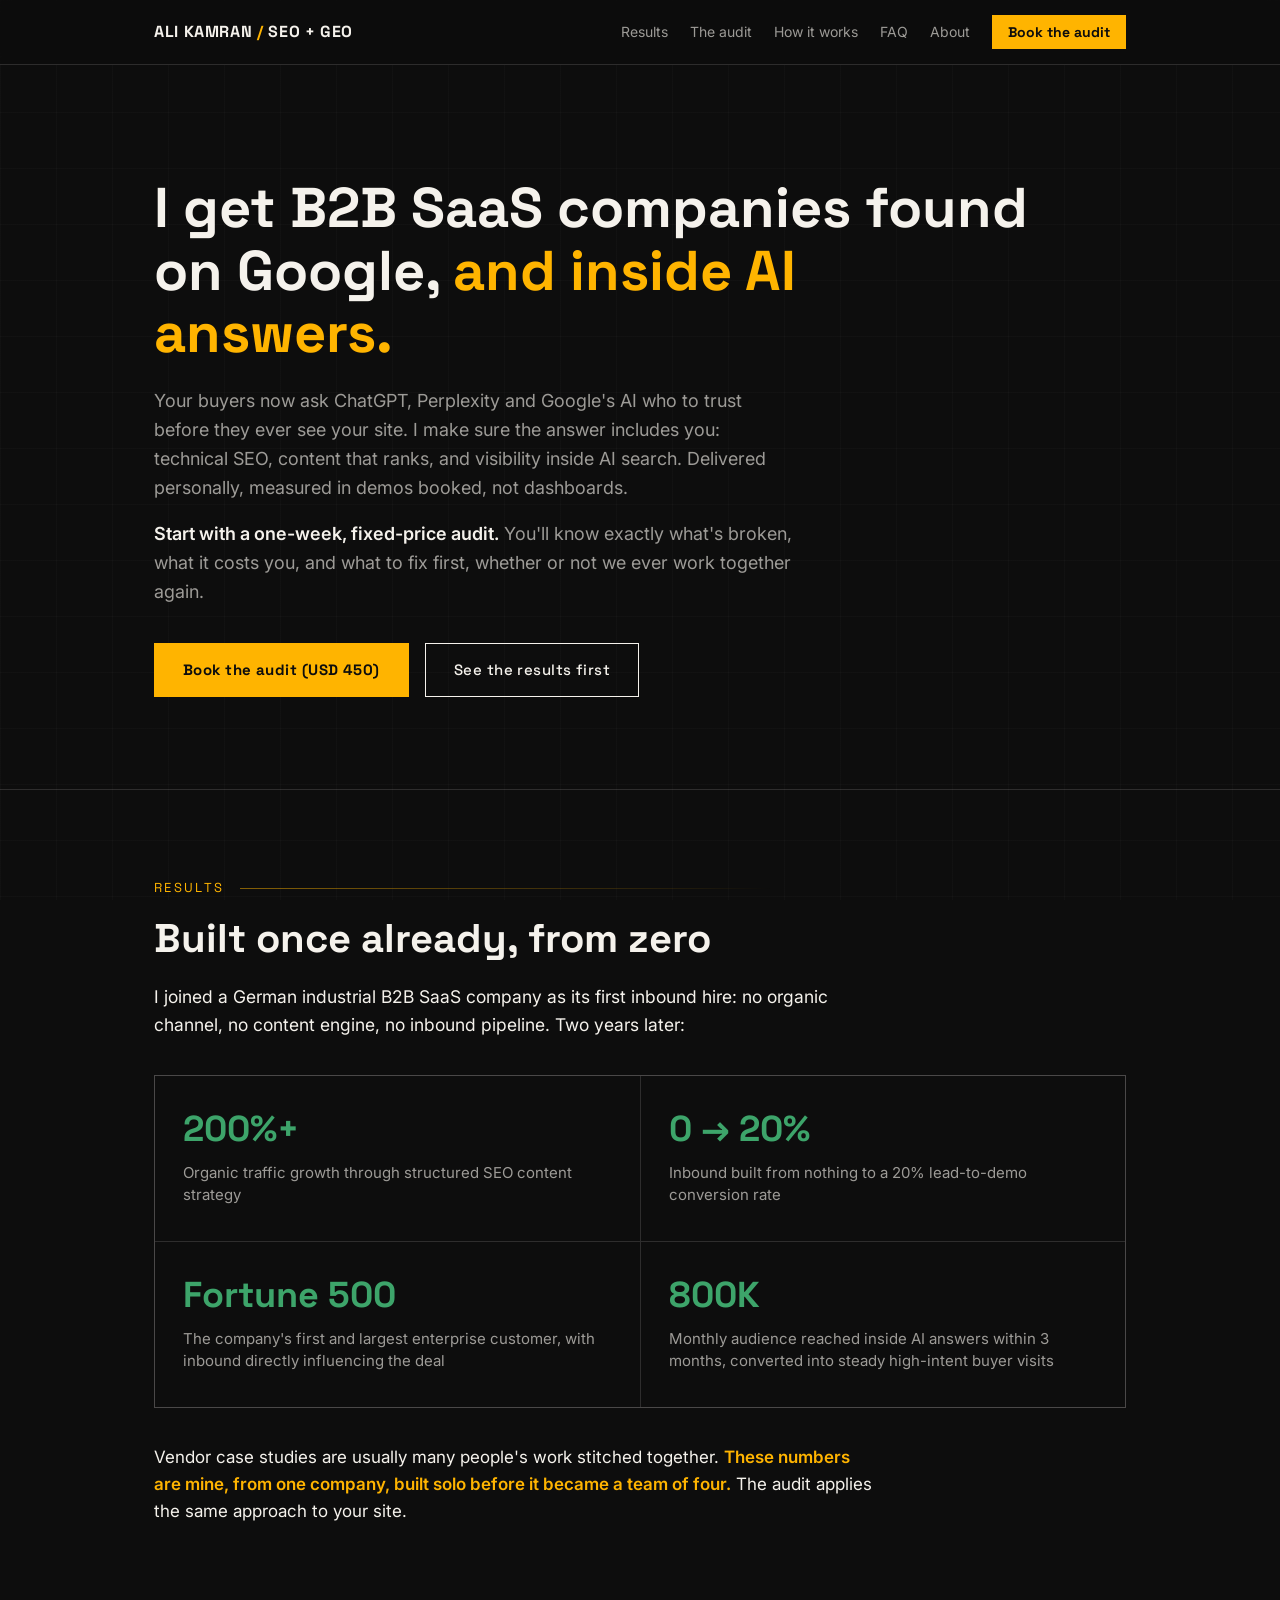
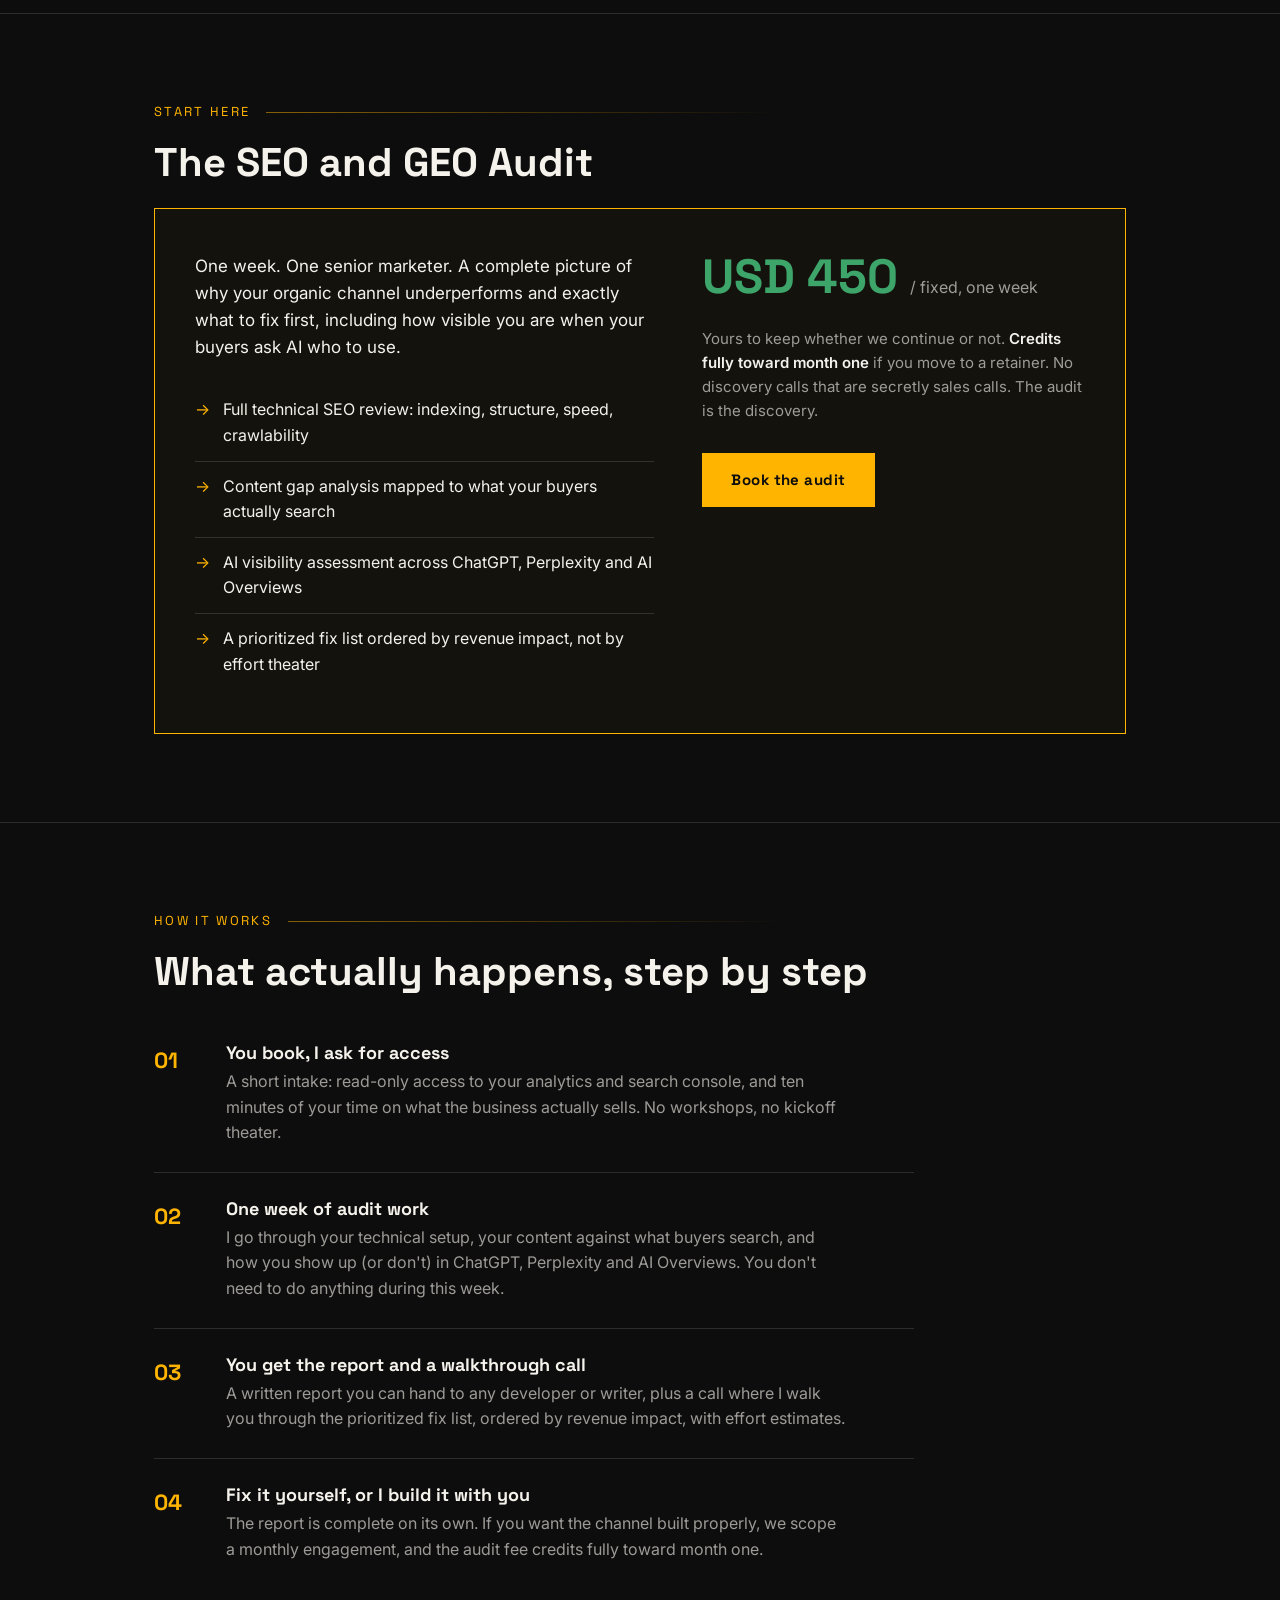
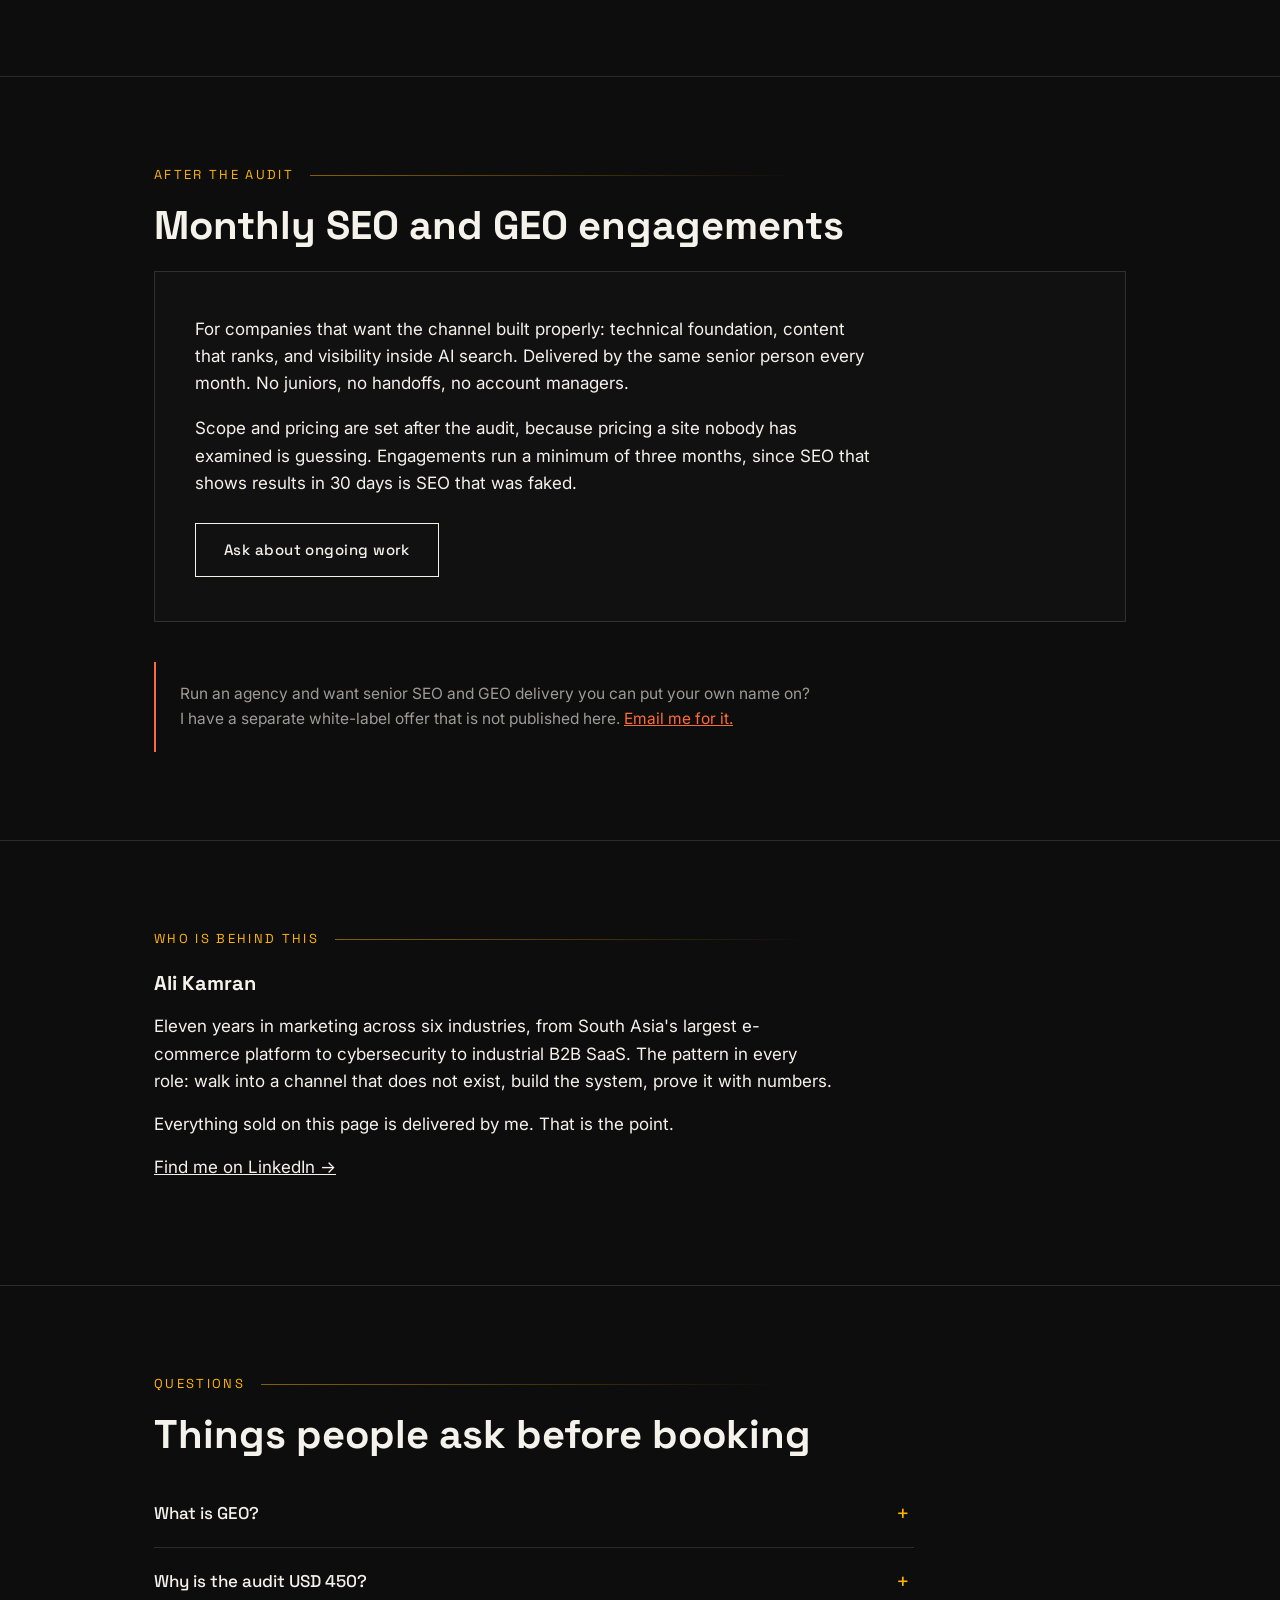
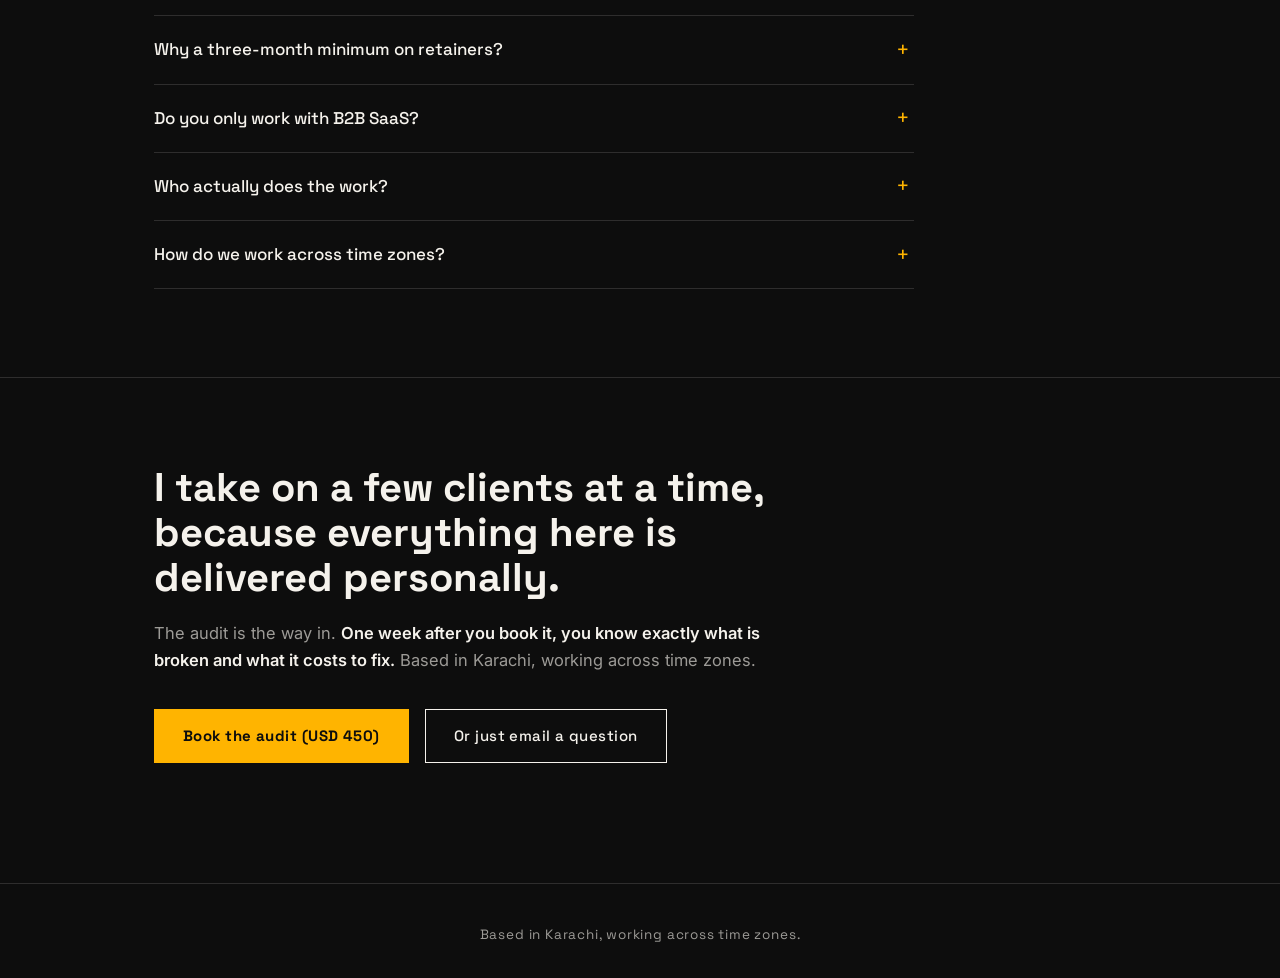
==== index.html @ 59d7b86e "Point canonical URLs, sitemap, and robots.txt to ali-kamran.com Custom domain is now live on Netlify" ====
<!DOCTYPE html>
<html lang="en">
<head>
<meta charset="UTF-8">
<meta name="viewport" content="width=device-width, initial-scale=1.0">
<title>Ali Kamran | SEO & AI Search Visibility for B2B SaaS</title>
<meta name="description" content="Senior SEO and GEO consultant for B2B SaaS. Start with a fixed-price, one-week audit of your organic channel and AI-search visibility.">
<link rel="canonical" href="https://ali-kamran.com/">
<meta property="og:title" content="Ali Kamran | SEO & AI Search Visibility for B2B SaaS">
<meta property="og:description" content="SEO that ends in demos, not dashboards. Start with a fixed-price one-week audit of your organic channel and AI-search visibility.">
<meta property="og:type" content="website">
<meta property="og:url" content="https://ali-kamran.com/">
<!-- OG IMAGE: create a real 1200x630 image, host it, then uncomment
<meta property="og:image" content="https://ali-kamran.com/og-image.png">
<meta name="twitter:card" content="summary_large_image">
-->
<link rel="icon" href="data:image/svg+xml,%3Csvg xmlns='http://www.w3.org/2000/svg' viewBox='0 0 100 100'%3E%3Crect width='100' height='100' fill='%230d0d0d'/%3E%3Ctext x='50' y='68' font-family='Arial, sans-serif' font-size='52' font-weight='700' fill='%23ffb400' text-anchor='middle'%3EAK%3C/text%3E%3C/svg%3E">
<link rel="preconnect" href="https://fonts.googleapis.com">
<link rel="preconnect" href="https://fonts.gstatic.com" crossorigin>
<link href="https://fonts.googleapis.com/css2?family=Space+Grotesk:wght@400;500;700&family=Inter:wght@400;500;600&display=swap" rel="stylesheet">
<link rel="stylesheet" href="styles.css">
<script async src="https://www.googletagmanager.com/gtag/js?id=G-4B6W08Q974"></script>
<script>
  window.dataLayer = window.dataLayer || [];
  function gtag(){dataLayer.push(arguments);}
  gtag('js', new Date());
  gtag('config', 'G-4B6W08Q974');
</script>
<script type="application/ld+json">
{
  "@context": "https://schema.org",
  "@graph": [
    {
      "@type": "Person",
      "name": "Ali Kamran",
      "url": "https://ali-kamran.com/",
      "jobTitle": "SEO and GEO Consultant",
      "email": "mailto:ali.kamran035@gmail.com",
      "sameAs": ["https://www.linkedin.com/in/ali-kamran-/"],
      "address": {"@type": "PostalAddress", "addressLocality": "Karachi", "addressCountry": "PK"}
    },
    {
      "@type": "Service",
      "name": "SEO and GEO Audit",
      "url": "https://ali-kamran.com/#audit",
      "provider": {"@type": "Person", "name": "Ali Kamran"},
      "description": "One-week fixed-price audit covering technical SEO, content gaps, and AI-search visibility across ChatGPT, Perplexity and Google AI Overviews.",
      "offers": {"@type": "Offer", "price": "450", "priceCurrency": "USD"}
    },
    {
      "@type": "FAQPage",
      "mainEntity": [
        {
          "@type": "Question",
          "name": "What is GEO?",
          "acceptedAnswer": {"@type": "Answer", "text": "GEO (Generative Engine Optimization) is the practice of making your company visible and cited when buyers ask AI tools like ChatGPT, Perplexity, and Google AI Overviews for recommendations. It overlaps with SEO but has its own ranking factors: how your content is structured, where you are mentioned, and whether AI systems treat your site as a source worth citing."}
        },
        {
          "@type": "Question",
          "name": "Why does the audit cost 450 US dollars?",
          "acceptedAnswer": {"@type": "Answer", "text": "It is priced so the decision is easy, not so the work is shallow. It is a full week of senior work, the findings are yours to keep either way, and the fee credits fully toward your first month if you continue into a retainer."}
        },
        {
          "@type": "Question",
          "name": "Why is there a three-month minimum on retainers?",
          "acceptedAnswer": {"@type": "Answer", "text": "Because honest SEO takes that long to show real movement. Anyone promising ranking results in 30 days is measuring something that does not matter or faking something that does."}
        },
        {
          "@type": "Question",
          "name": "Do you only work with B2B SaaS?",
          "acceptedAnswer": {"@type": "Answer", "text": "B2B SaaS is the main lane because that is where the proof is, but the approach works for any growing business whose buyers research before they buy. If your customers search or ask AI before choosing, this applies to you."}
        },
        {
          "@type": "Question",
          "name": "Who actually does the work?",
          "acceptedAnswer": {"@type": "Answer", "text": "Ali Kamran, personally. No juniors, no handoffs, no account managers. That is the reason capacity is limited to a few clients at a time."}
        },
        {
          "@type": "Question",
          "name": "How do we work across time zones?",
          "acceptedAnswer": {"@type": "Answer", "text": "From Karachi, mostly async: written updates you can read on your schedule, plus scheduled calls in your working hours. Clients in Europe and North America both get real overlap."}
        }
      ]
    }
  ]
}
</script>
</head>
<body>
<header>
  <div class="wrap nav">
    <a class="brand" href="#top">ALI KAMRAN <span>/</span> SEO + GEO</a>
    <ul class="nav-links">
      <li><a href="#results">Results</a></li>
      <li><a href="#audit">The audit</a></li>
      <li><a href="#process">How it works</a></li>
      <li><a href="#faq">FAQ</a></li>
      <li><a href="#about">About</a></li>
      <li class="nav-cta-item"><a class="nav-cta" href="https://calendly.com/ali-kamran035/30min" target="_blank" rel="noopener">Book the audit</a></li>
    </ul>
  </div>
</header>

<main id="top">

  <!-- HERO -->
  <section class="hero">
    <div class="wrap">
      <h1>I get B2B SaaS companies found on Google, <em>and inside AI answers.</em></h1>
      <p class="lede">Your buyers now ask ChatGPT, Perplexity and Google's AI who to trust before they ever see your site. I make sure the answer includes you: technical SEO, content that ranks, and visibility inside AI search. Delivered personally, measured in demos booked, not dashboards.</p>
      <p class="lede"><b>Start with a one-week, fixed-price audit.</b> You'll know exactly what's broken, what it costs you, and what to fix first, whether or not we ever work together again.</p>
      <div class="cta-row">
        <a class="btn gold" href="https://calendly.com/ali-kamran035/30min" target="_blank" rel="noopener">Book the audit (USD 450)</a>
        <a class="btn ghost" href="#results">See the results first</a>
      </div>
    </div>
  </section>

  <!-- RESULTS / PROOF -->
  <section id="results" class="results">
    <div class="wrap">
      <div class="sec-label">Results</div>
      <h2 class="sec-title">Built once already, from zero</h2>
      <!-- PROOF: when confirmed you can name the company, replace "a German industrial B2B SaaS company" with the actual name -->
      <p class="context">I joined a German industrial B2B SaaS company as its first inbound hire: no organic channel, no content engine, no inbound pipeline. Two years later:</p>
      <div class="stats">
        <div class="stat"><div class="n">200%+</div><div class="l">Organic traffic growth through structured SEO content strategy</div></div>
        <div class="stat"><div class="n">0 → 20%</div><div class="l">Inbound built from nothing to a 20% lead-to-demo conversion rate</div></div>
        <div class="stat"><div class="n">Fortune 500</div><div class="l">The company's first and largest enterprise customer, with inbound directly influencing the deal</div></div>
        <div class="stat"><div class="n">800K</div><div class="l">Monthly audience reached inside AI answers within 3 months, converted into steady high-intent buyer visits</div></div>
      </div>
      <!-- PROOF: add anonymized analytics screenshots here when ready, e.g.
      <figure><img src="img/organic-growth.png" alt="Anonymized organic traffic chart showing growth over two years" loading="lazy"><figcaption>Organic sessions, 24 months (anonymized)</figcaption></figure>
      -->
      <p class="kicker">Vendor case studies are usually many people's work stitched together. <strong>These numbers are mine, from one company, built solo before it became a team of four.</strong> The audit applies the same approach to your site.</p>
    </div>
  </section>

  <!-- THE AUDIT -->
  <section id="audit">
    <div class="wrap">
      <div class="sec-label">Start here</div>
      <h2 class="sec-title">The SEO and GEO Audit</h2>
      <div class="audit-card">
        <div class="audit-grid">
          <div>
            <p>One week. One senior marketer. A complete picture of why your organic channel underperforms and exactly what to fix first, including how visible you are when your buyers ask AI who to use.</p>
            <ul class="audit-list">
              <li>Full technical SEO review: indexing, structure, speed, crawlability</li>
              <li>Content gap analysis mapped to what your buyers actually search</li>
              <li>AI visibility assessment across ChatGPT, Perplexity and AI Overviews</li>
              <li>A prioritized fix list ordered by revenue impact, not by effort theater</li>
            </ul>
          </div>
          <div>
            <div class="price">USD 450 <small>/ fixed, one week</small></div>
            <p class="audit-meta">Yours to keep whether we continue or not. <b>Credits fully toward month one</b> if you move to a retainer. No discovery calls that are secretly sales calls. The audit is the discovery.</p>
            <div class="audit-cta">
              <a class="btn gold" href="https://calendly.com/ali-kamran035/30min" target="_blank" rel="noopener">Book the audit</a>
            </div>
          </div>
        </div>
      </div>
    </div>
  </section>

  <!-- HOW IT WORKS -->
  <section id="process">
    <div class="wrap">
      <div class="sec-label">How it works</div>
      <h2 class="sec-title">What actually happens, step by step</h2>
      <ol class="steps">
        <li>
          <h3>You book, I ask for access</h3>
          <p>A short intake: read-only access to your analytics and search console, and ten minutes of your time on what the business actually sells. No workshops, no kickoff theater.</p>
        </li>
        <li>
          <h3>One week of audit work</h3>
          <p>I go through your technical setup, your content against what buyers search, and how you show up (or don't) in ChatGPT, Perplexity and AI Overviews. You don't need to do anything during this week.</p>
        </li>
        <li>
          <h3>You get the report and a walkthrough call</h3>
          <p>A written report you can hand to any developer or writer, plus a call where I walk you through the prioritized fix list, ordered by revenue impact, with effort estimates.</p>
        </li>
        <li>
          <h3>Fix it yourself, or I build it with you</h3>
          <p>The report is complete on its own. If you want the channel built properly, we scope a monthly engagement, and the audit fee credits fully toward month one.</p>
        </li>
      </ol>
    </div>
  </section>

  <!-- ONGOING WORK -->
  <section id="retainers" class="retainer">
    <div class="wrap">
      <div class="sec-label">After the audit</div>
      <h2 class="sec-title">Monthly SEO and GEO engagements</h2>
      <div class="work-card">
        <p>For companies that want the channel built properly: technical foundation, content that ranks, and visibility inside AI search. Delivered by the same senior person every month. No juniors, no handoffs, no account managers.</p>
        <p>Scope and pricing are set after the audit, because pricing a site nobody has examined is guessing. Engagements run a minimum of three months, since SEO that shows results in 30 days is SEO that was faked.</p>
        <div class="cta-row">
          <a class="btn ghost" href="mailto:ali.kamran035@gmail.com?subject=Ongoing%20SEO%20and%20GEO%20work">Ask about ongoing work</a>
        </div>
      </div>
      <div class="agency-note">
        Run an agency and want senior SEO and GEO delivery you can put your own name on? I have a separate white-label offer that is not published here. <a href="mailto:ali.kamran035@gmail.com?subject=White%20label%20SEO%20delivery">Email me for it.</a>
      </div>
    </div>
  </section>

  <!-- TESTIMONIALS: uncomment and fill with REAL quotes from your LinkedIn recommendations.
       Do not paraphrase — copy the actual words and attribute with name, role, company.
  <section id="testimonials">
    <div class="wrap">
      <div class="sec-label">What colleagues say</div>
      <h2 class="sec-title">On the record</h2>
      <div class="quotes">
        <div class="quote">
          <blockquote>"QUOTE TEXT HERE"</blockquote>
          <cite><b>Full Name</b> — Role, Company</cite>
        </div>
      </div>
    </div>
  </section>
  -->

  <!-- ABOUT -->
  <section id="about" class="who">
    <div class="wrap">
      <div class="sec-label">Who is behind this</div>
      <div class="name">Ali Kamran</div>
      <p>Eleven years in marketing across six industries, from South Asia's largest e-commerce platform to cybersecurity to industrial B2B SaaS. The pattern in every role: walk into a channel that does not exist, build the system, prove it with numbers.</p>
      <p>Everything sold on this page is delivered by me. That is the point.</p>
      <p><a href="https://www.linkedin.com/in/ali-kamran-/" target="_blank" rel="noopener">Find me on LinkedIn →</a></p>
    </div>
  </section>

  <!-- FAQ -->
  <section id="faq">
    <div class="wrap">
      <div class="sec-label">Questions</div>
      <h2 class="sec-title">Things people ask before booking</h2>
      <div class="faq">
        <details>
          <summary>What is GEO?</summary>
          <div class="answer">Generative Engine Optimization: making your company visible and cited when buyers ask AI tools (ChatGPT, Perplexity, Google AI Overviews) for recommendations. It overlaps with SEO but has its own rules: how your content is structured, where you're mentioned, and whether AI systems treat your site as a source worth citing.</div>
        </details>
        <details>
          <summary>Why is the audit USD 450?</summary>
          <div class="answer">It's priced so the decision is easy, not so the work is shallow. It's a full week of senior work, the findings are yours to keep either way, and <b>the fee credits fully toward month one</b> if you continue into a retainer. Think of it as paid discovery that replaces the sales call.</div>
        </details>
        <details>
          <summary>Why a three-month minimum on retainers?</summary>
          <div class="answer">Because honest SEO takes that long to show real movement. Anyone promising ranking results in 30 days is measuring something that doesn't matter or faking something that does.</div>
        </details>
        <details>
          <summary>Do you only work with B2B SaaS?</summary>
          <div class="answer">SaaS is the main lane because that's where the proof is, but the approach works for any growing business whose customers research before they buy. If your buyers search or ask AI before choosing, this applies to you.</div>
        </details>
        <details>
          <summary>Who actually does the work?</summary>
          <div class="answer">Me, personally. No juniors, no handoffs, no account managers. That's also why capacity is limited to a few clients at a time.</div>
        </details>
        <details>
          <summary>How do we work across time zones?</summary>
          <div class="answer">From Karachi, mostly async: written updates you read on your schedule, plus calls booked in your working hours. Clients in Europe and North America both get real overlap.</div>
        </details>
      </div>
    </div>
  </section>

  <!-- CONTACT -->
  <section id="contact" class="contact">
    <div class="wrap">
      <h2>I take on a few clients at a time, because everything here is delivered personally.</h2>
      <p class="status">The audit is the way in. <b>One week after you book it, you know exactly what is broken and what it costs to fix.</b> Based in Karachi, working across time zones.</p>
      <div class="cta-row">
        <a class="btn gold" href="https://calendly.com/ali-kamran035/30min" target="_blank" rel="noopener">Book the audit (USD 450)</a>
        <a class="btn ghost" href="mailto:ali.kamran035@gmail.com?subject=Question%20before%20booking">Or just email a question</a>
      </div>
    </div>
  </section>

</main>

<footer>
  <div class="wrap">
    <div class="foot-line">Based in Karachi, working across time zones.</div>
  </div>
</footer>
</body>
</html>
---- styles.css ----
:root{
  --ink:#0D0D0D;
  --paper:#F5F2EC;
  --gold:#FFB400;
  --green-bright:#3DA46A;
  --orange:#FF6B35;
  --line:rgba(245,242,236,0.14);
  --dim:rgba(245,242,236,0.62);
  --maxw:1020px;
}
*{margin:0;padding:0;box-sizing:border-box;}
html{scroll-behavior:smooth;}
@media (prefers-reduced-motion: reduce){
  html{scroll-behavior:auto;}
  *,*::before,*::after{animation:none!important;transition:none!important;}
}
body{
  background:var(--ink);
  color:var(--paper);
  font-family:'Inter',system-ui,sans-serif;
  font-size:17px;
  line-height:1.6;
  -webkit-font-smoothing:antialiased;
}
body::before{
  content:"";
  position:fixed;inset:0;
  background-image:
    linear-gradient(rgba(245,242,236,0.025) 1px, transparent 1px),
    linear-gradient(90deg, rgba(245,242,236,0.025) 1px, transparent 1px);
  background-size:56px 56px;
  pointer-events:none;
  z-index:0;
}
main{position:relative;z-index:1;}
h1,h2,h3{font-family:'Space Grotesk',sans-serif;line-height:1.12;}
a{color:inherit;}
a:focus-visible,button:focus-visible{outline:2px solid var(--gold);outline-offset:3px;}
.wrap{max-width:var(--maxw);margin:0 auto;padding:0 24px;}
section{padding:88px 0;border-top:1px solid var(--line);}

.sec-label{
  font-family:'Space Grotesk',sans-serif;
  font-size:13px;letter-spacing:0.18em;text-transform:uppercase;
  color:var(--gold);
  display:flex;align-items:center;gap:16px;
  margin-bottom:18px;
}
.sec-label::after{content:"";height:1px;flex:1;background:linear-gradient(90deg,var(--gold),transparent 60%);opacity:0.5;}
.sec-title{font-size:clamp(28px,4.2vw,40px);font-weight:700;margin-bottom:22px;}

header{
  position:sticky;top:0;z-index:10;
  background:rgba(13,13,13,0.88);
  backdrop-filter:blur(8px);
  border-bottom:1px solid var(--line);
}
.nav{display:flex;justify-content:space-between;align-items:center;height:64px;gap:16px;}
.brand{font-family:'Space Grotesk',sans-serif;font-weight:700;font-size:16px;letter-spacing:0.04em;text-decoration:none;white-space:nowrap;}
.brand span{color:var(--gold);}
.nav-links{display:flex;gap:22px;list-style:none;align-items:center;}
.nav-links a{font-size:14px;color:var(--dim);text-decoration:none;transition:color .15s;}
.nav-links a:hover{color:var(--paper);}
.nav-links a.nav-cta{
  font-family:'Space Grotesk',sans-serif;font-weight:700;
  color:var(--ink);background:var(--gold);
  padding:8px 16px;
}
.nav-links a.nav-cta:hover{background:#ffc433;color:var(--ink);}
@media(max-width:820px){.nav-links li:not(.nav-cta-item){display:none;}}
@media(max-width:480px){
  .brand{font-size:13px;}
  .nav-links a.nav-cta{padding:8px 12px;font-size:14px;}
  .wrap{padding:0 18px;}
}

.hero{padding:112px 0 92px;border-top:none;}
.hero h1{
  font-size:clamp(34px,5.6vw,56px);
  font-weight:700;
  max-width:880px;
  margin-bottom:22px;
}
.hero h1 em{font-style:normal;color:var(--gold);}
.hero p.lede{max-width:640px;color:var(--dim);font-size:18px;margin-bottom:18px;}
.hero p.lede b{color:var(--paper);font-weight:600;}
.hero .cta-row{margin-top:36px;}
.cta-row{display:flex;gap:16px;flex-wrap:wrap;align-items:center;}
.cta-note{font-size:14px;color:var(--dim);}
.btn{
  font-family:'Space Grotesk',sans-serif;
  font-size:15px;font-weight:500;letter-spacing:0.03em;
  padding:14px 28px;text-decoration:none;
  border:1px solid var(--paper);
  transition:all .15s;
  display:inline-block;
}
.btn.gold{background:var(--gold);border-color:var(--gold);color:var(--ink);font-weight:700;}
.btn.gold:hover{background:#ffc433;border-color:#ffc433;}
.btn.ghost:hover{border-color:var(--gold);color:var(--gold);}

/* Results */
.results .context{max-width:720px;font-size:17.5px;margin-bottom:8px;}
.stats{display:grid;grid-template-columns:repeat(2,1fr);gap:1px;background:var(--line);border:1px solid var(--line);margin:36px 0;}
@media(max-width:640px){.stats{grid-template-columns:1fr;}}
.stat{background:var(--ink);padding:34px 28px;}
.stat .n{font-family:'Space Grotesk',sans-serif;font-size:clamp(26px,3.6vw,36px);font-weight:700;color:var(--green-bright);line-height:1.1;}
.stat .l{margin-top:12px;color:var(--dim);font-size:15px;line-height:1.5;}
.results .kicker{max-width:720px;}
.results .kicker strong{color:var(--gold);font-weight:600;}

/* Audit offer */
.audit-card{
  border:1px solid var(--gold);
  padding:44px 40px;
  background:rgba(255,180,0,0.03);
}
@media(max-width:600px){.audit-card{padding:32px 24px;}}
.audit-card .price{
  font-family:'Space Grotesk',sans-serif;
  font-size:clamp(34px,5vw,48px);font-weight:700;color:var(--green-bright);
  line-height:1;
}
.audit-card .price small{font-size:16px;color:var(--dim);font-weight:400;font-family:'Inter',sans-serif;}
.audit-grid{display:grid;grid-template-columns:1.2fr 1fr;gap:48px;align-items:start;}
@media(max-width:800px){.audit-grid{grid-template-columns:1fr;}}
.audit-list{list-style:none;margin:24px 0 0;}
.audit-list li{
  padding:12px 0 12px 28px;position:relative;
  border-bottom:1px solid var(--line);
  font-size:16px;
}
.audit-list li:last-child{border-bottom:none;}
.audit-list li::before{content:"→";position:absolute;left:0;color:var(--gold);}
.audit-meta{margin-top:26px;color:var(--dim);font-size:15px;}
.audit-meta b{color:var(--paper);font-weight:600;}
.audit-cta{margin-top:30px;}

/* Process steps */
.steps{list-style:none;counter-reset:step;max-width:760px;margin-top:8px;}
.steps li{
  counter-increment:step;
  position:relative;
  padding:26px 0 26px 72px;
  border-bottom:1px solid var(--line);
}
.steps li:last-child{border-bottom:none;}
.steps li::before{
  content:counter(step,decimal-leading-zero);
  position:absolute;left:0;top:26px;
  font-family:'Space Grotesk',sans-serif;
  font-size:22px;font-weight:700;color:var(--gold);
}
.steps h3{font-size:18px;font-weight:700;margin-bottom:6px;}
.steps p{color:var(--dim);font-size:16px;max-width:620px;}

/* Retainer */
.retainer p{max-width:680px;margin-bottom:18px;}
.work-card{
  border:1px solid var(--line);
  padding:44px 40px;
  background:rgba(245,242,236,0.02);
}
@media(max-width:600px){.work-card{padding:32px 24px;}}
.work-card .cta-row{margin-top:26px;}
.agency-note{
  margin-top:40px;padding:20px 24px;
  border-left:2px solid var(--orange);
  color:var(--dim);font-size:15.5px;max-width:680px;
}
.agency-note a{color:var(--orange);}

/* Testimonials (activate when real quotes are added) */
.quotes{display:grid;gap:24px;max-width:760px;}
.quote{
  border-left:2px solid var(--gold);
  padding:8px 0 8px 24px;
}
.quote blockquote{font-size:17.5px;margin-bottom:12px;}
.quote cite{font-style:normal;color:var(--dim);font-size:15px;}
.quote cite b{color:var(--paper);font-weight:600;}

/* About */
.who p{max-width:680px;margin-bottom:16px;}
.who .name{font-family:'Space Grotesk',sans-serif;font-size:20px;font-weight:700;margin-bottom:14px;}

/* FAQ */
.faq{max-width:760px;}
.faq details{border-bottom:1px solid var(--line);}
.faq summary{
  cursor:pointer;
  font-family:'Space Grotesk',sans-serif;
  font-size:17px;font-weight:500;
  padding:20px 32px 20px 0;
  position:relative;
  list-style:none;
}
.faq summary::-webkit-details-marker{display:none;}
.faq summary::after{
  content:"+";position:absolute;right:4px;top:50%;transform:translateY(-50%);
  color:var(--gold);font-size:22px;font-weight:400;
}
.faq details[open] summary::after{content:"–";}
.faq .answer{padding:0 0 22px;color:var(--dim);font-size:16px;max-width:680px;}
.faq .answer b{color:var(--paper);font-weight:600;}

/* Contact */
.contact{padding-bottom:120px;}
.contact h2{font-size:clamp(28px,4.2vw,40px);margin-bottom:20px;max-width:700px;}
.status{color:var(--dim);font-size:16.5px;max-width:620px;margin-bottom:36px;}
.status b{color:var(--paper);font-weight:600;}

footer{border-top:1px solid var(--line);padding:40px 0 32px;}
.foot-line{
  color:var(--dim);font-size:13.5px;letter-spacing:0.06em;
  font-family:'Space Grotesk',sans-serif;
  text-align:center;
}
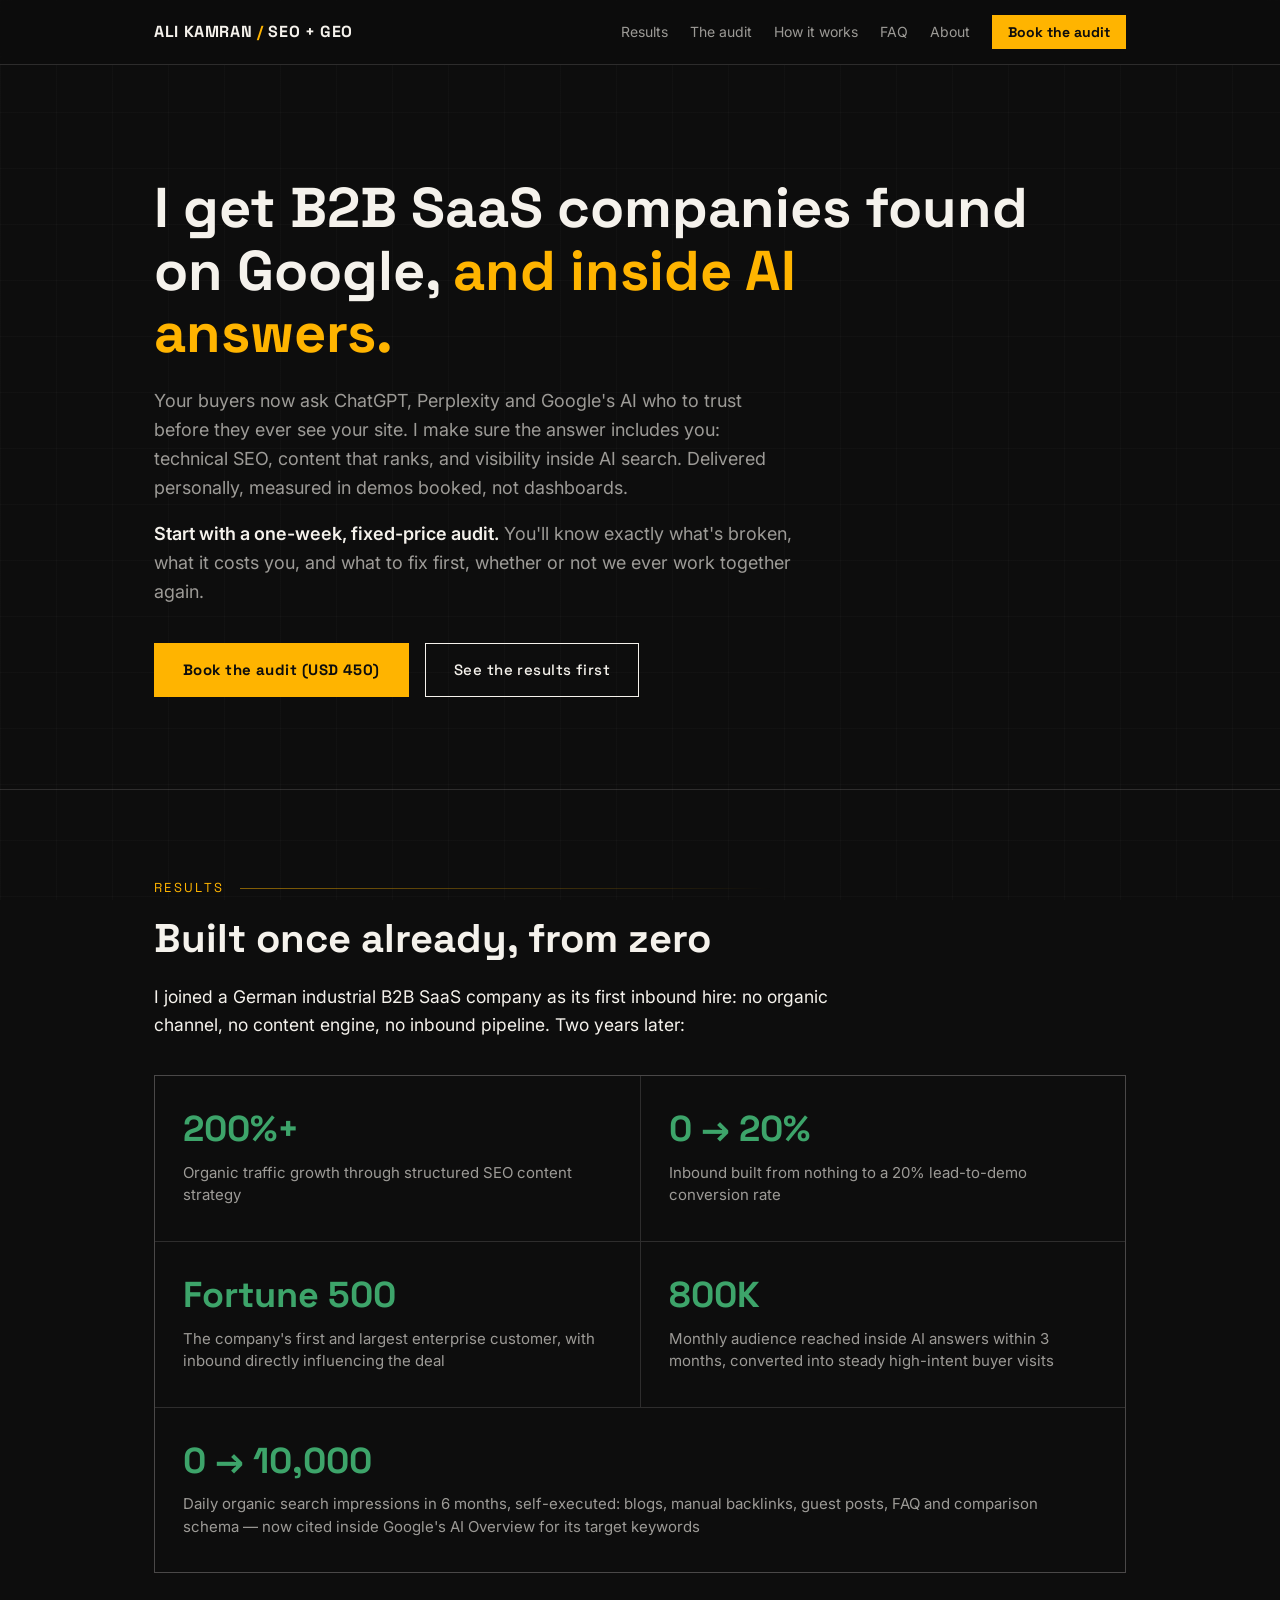
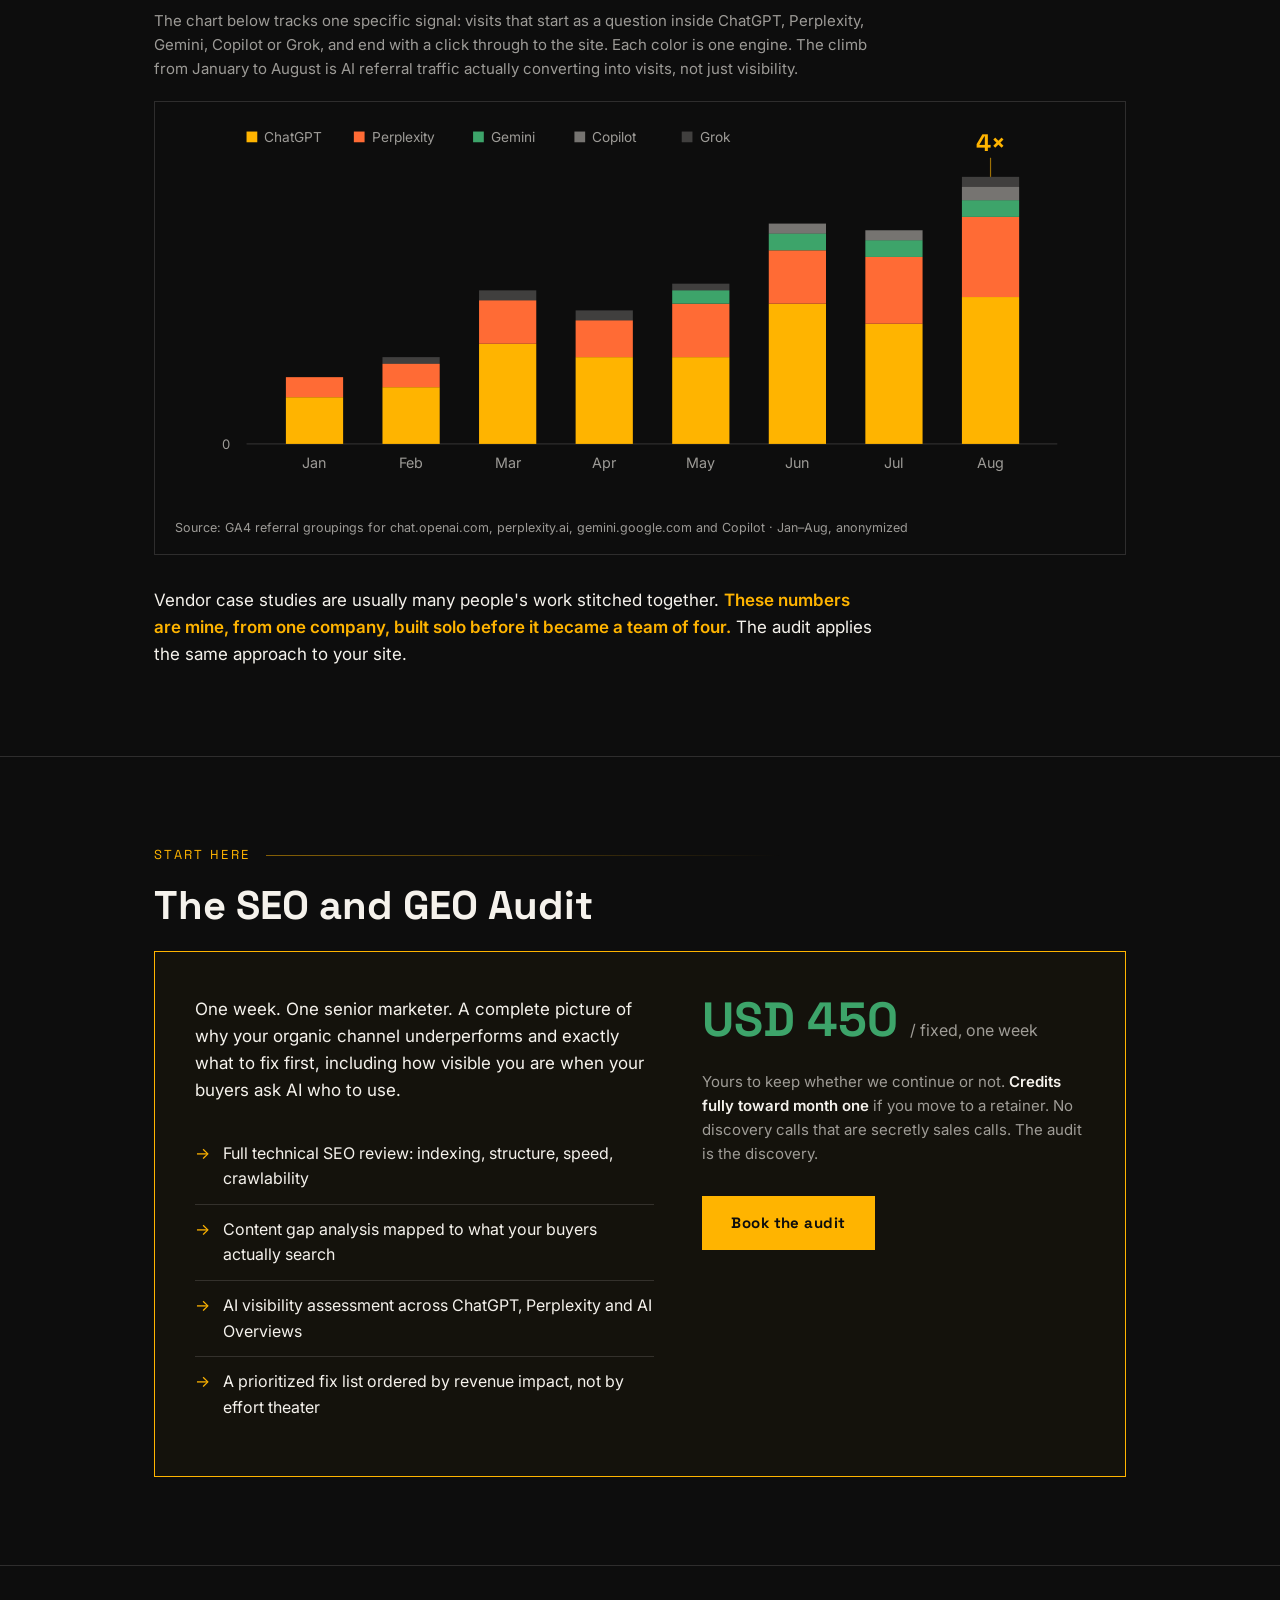
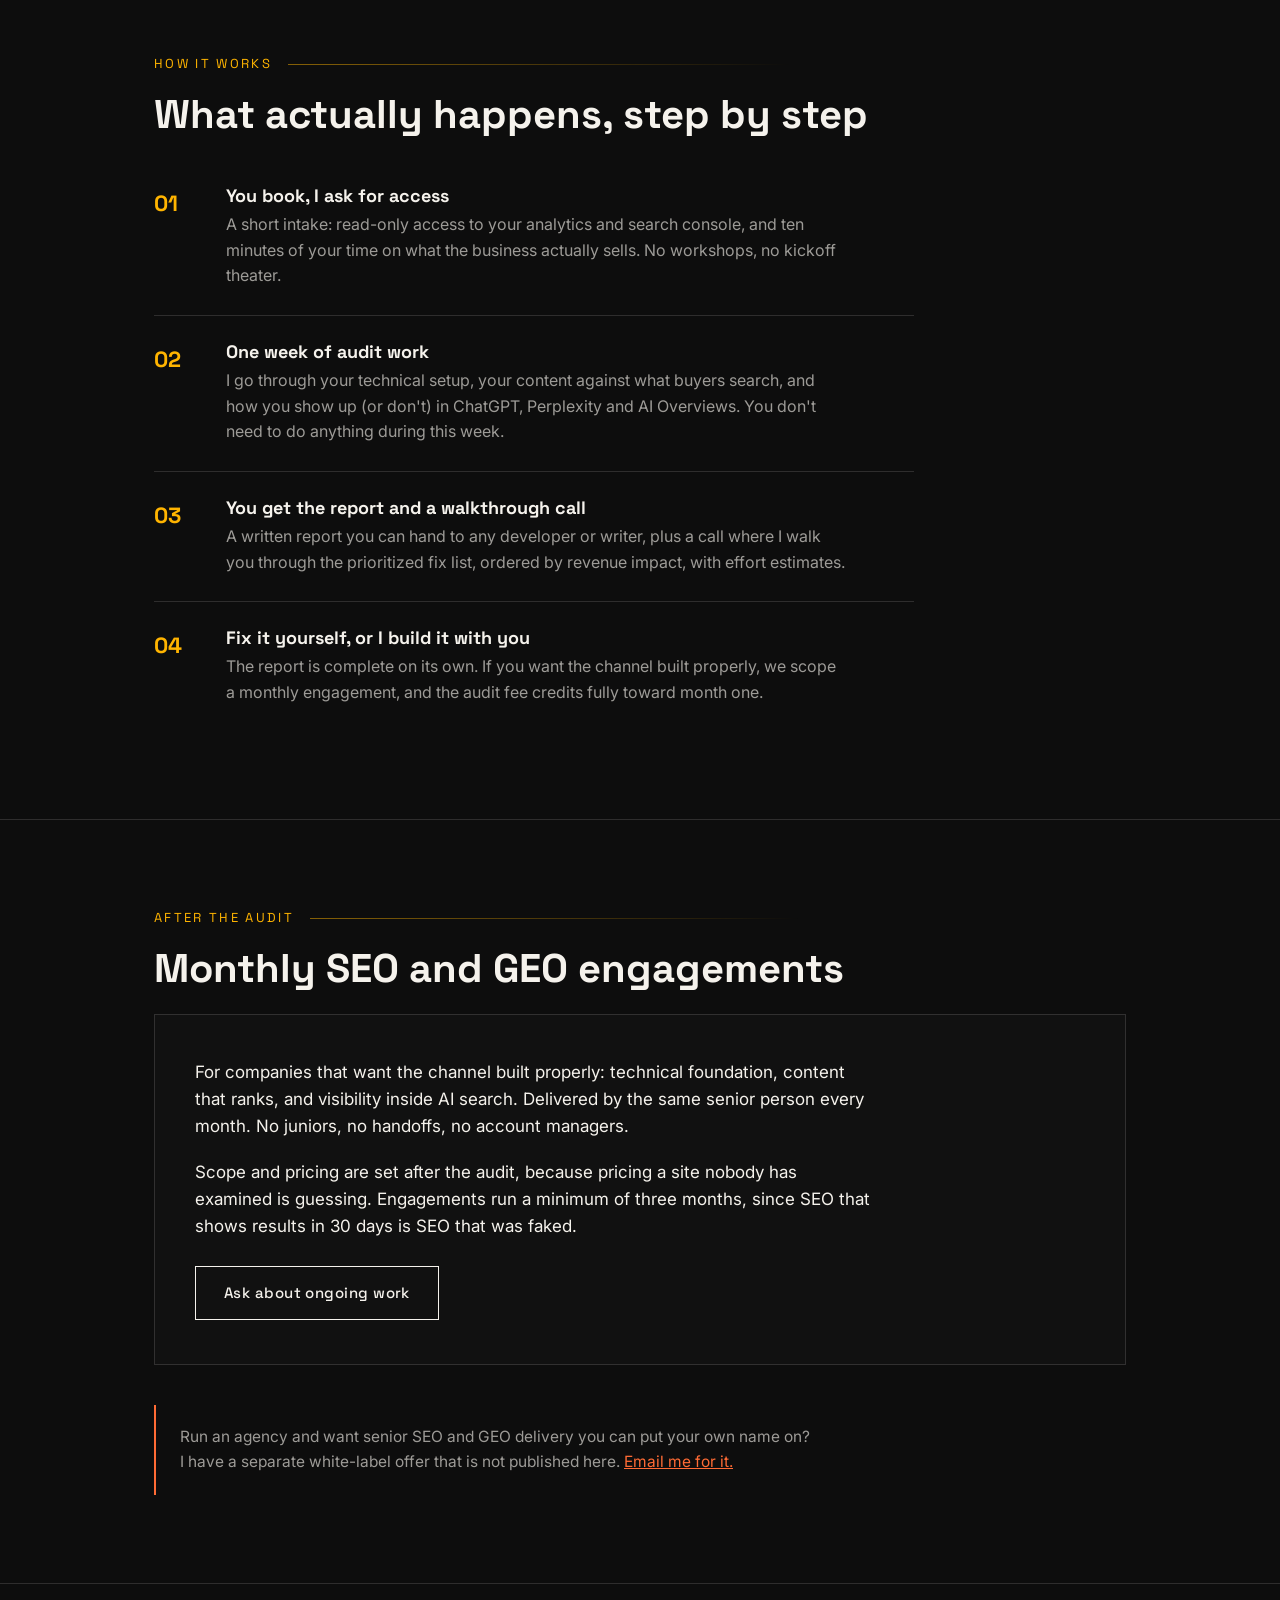
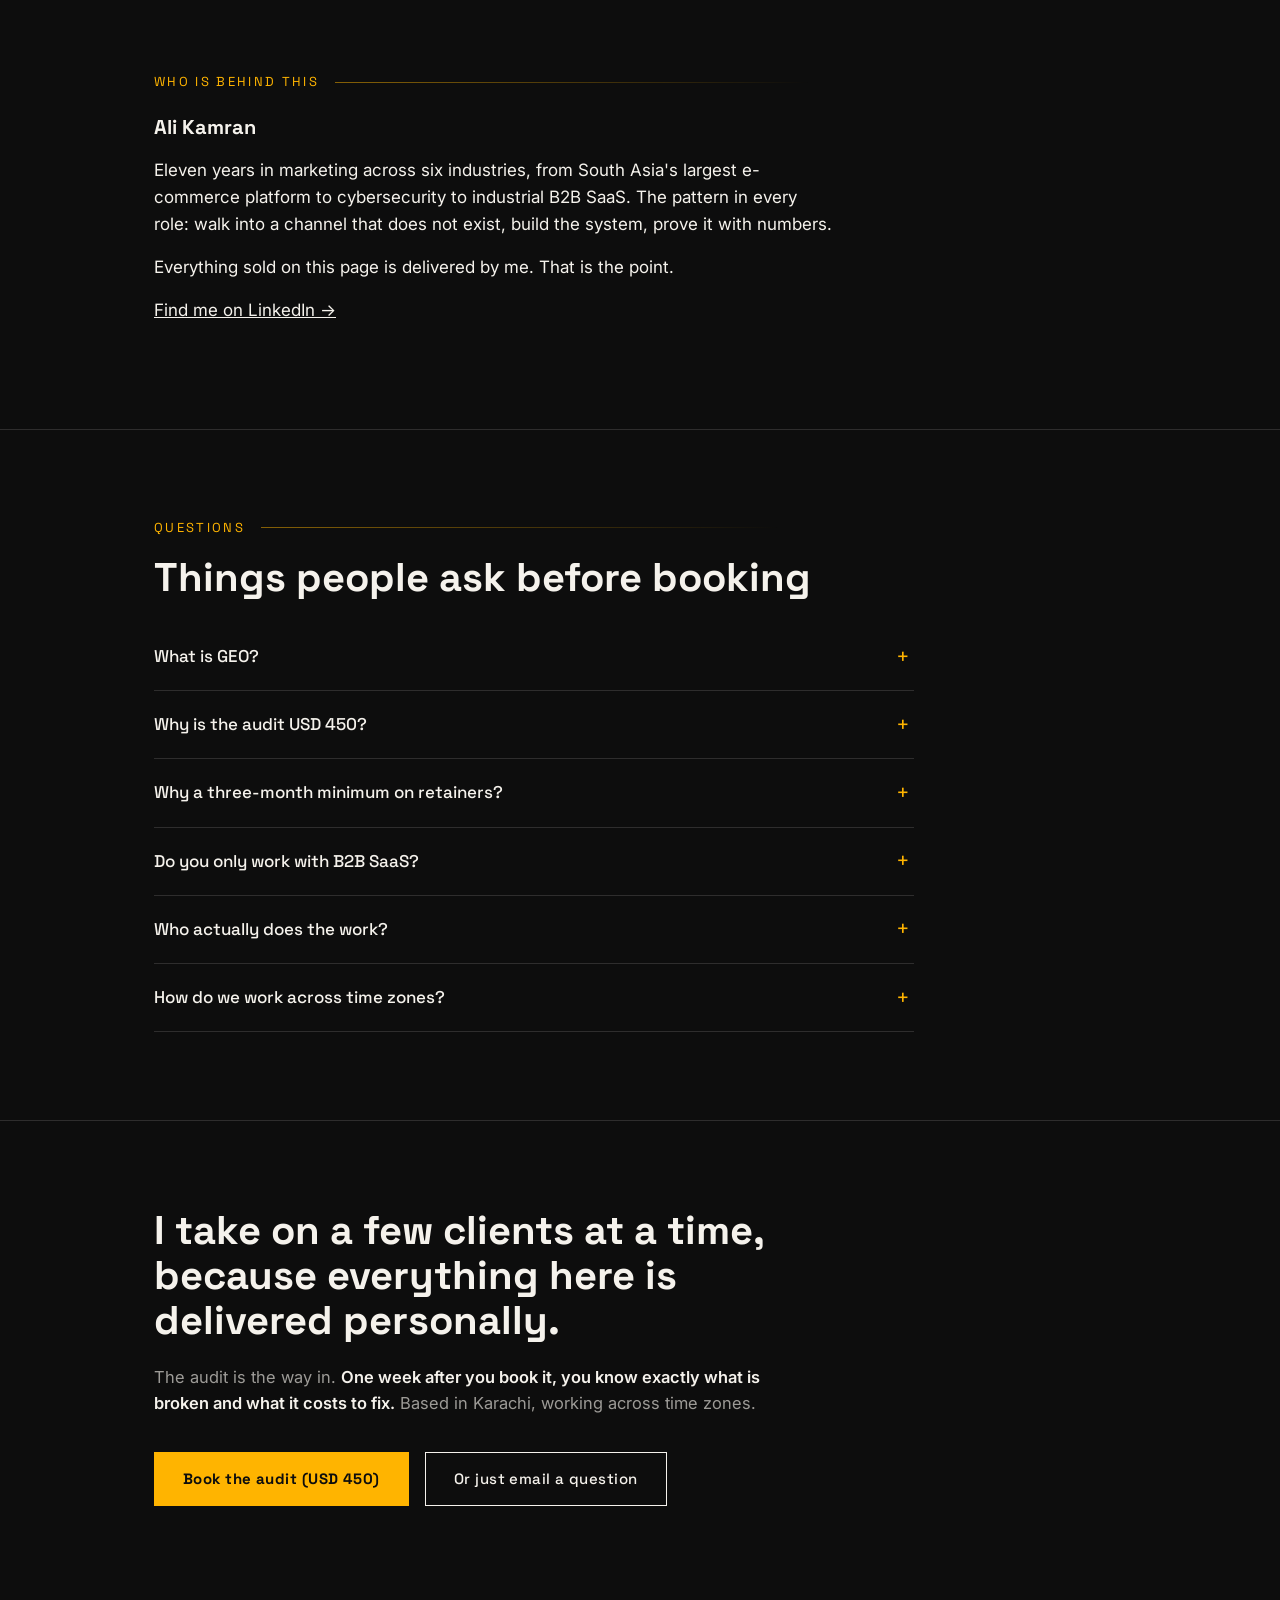
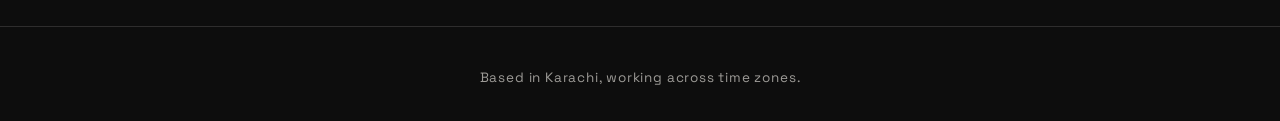
==== commit fa0f149b: "Add AI referral chart and 10K impressions stat to Results section Redraws the AI referral traffic ch" ====
--- a/index.html
+++ b/index.html
@@ -10,10 +10,11 @@
 <meta property="og:description" content="SEO that ends in demos, not dashboards. Start with a fixed-price one-week audit of your organic channel and AI-search visibility.">
 <meta property="og:type" content="website">
 <meta property="og:url" content="https://ali-kamran.com/">
-<!-- OG IMAGE: create a real 1200x630 image, host it, then uncomment
 <meta property="og:image" content="https://ali-kamran.com/og-image.png">
+<meta property="og:image:width" content="1200">
+<meta property="og:image:height" content="630">
 <meta name="twitter:card" content="summary_large_image">
--->
+<meta name="twitter:image" content="https://ali-kamran.com/og-image.png">
 <link rel="icon" href="data:image/svg+xml,%3Csvg xmlns='http://www.w3.org/2000/svg' viewBox='0 0 100 100'%3E%3Crect width='100' height='100' fill='%230d0d0d'/%3E%3Ctext x='50' y='68' font-family='Arial, sans-serif' font-size='52' font-weight='700' fill='%23ffb400' text-anchor='middle'%3EAK%3C/text%3E%3C/svg%3E">
 <link rel="preconnect" href="https://fonts.googleapis.com">
 <link rel="preconnect" href="https://fonts.gstatic.com" crossorigin>
@@ -128,10 +129,71 @@
         <div class="stat"><div class="n">0 → 20%</div><div class="l">Inbound built from nothing to a 20% lead-to-demo conversion rate</div></div>
         <div class="stat"><div class="n">Fortune 500</div><div class="l">The company's first and largest enterprise customer, with inbound directly influencing the deal</div></div>
         <div class="stat"><div class="n">800K</div><div class="l">Monthly audience reached inside AI answers within 3 months, converted into steady high-intent buyer visits</div></div>
-      </div>
-      <!-- PROOF: add anonymized analytics screenshots here when ready, e.g.
-      <figure><img src="img/organic-growth.png" alt="Anonymized organic traffic chart showing growth over two years" loading="lazy"><figcaption>Organic sessions, 24 months (anonymized)</figcaption></figure>
-      -->
+        <div class="stat stat-wide"><div class="n">0 → 10,000</div><div class="l">Daily organic search impressions in 6 months, self-executed: blogs, manual backlinks, guest posts, FAQ and comparison schema — now cited inside Google's AI Overview for its target keywords</div></div>
+      </div>
+      <p class="chart-intro">The chart below tracks one specific signal: visits that start as a question inside ChatGPT, Perplexity, Gemini, Copilot or Grok, and end with a click through to the site. Each color is one engine. The climb from January to August is AI referral traffic actually converting into visits, not just visibility.</p>
+      <figure class="proof-chart">
+        <svg viewBox="0 0 780 320" role="img" aria-labelledby="aiRefTitle aiRefDesc">
+          <title id="aiRefTitle">AI referral traffic by engine, January to August</title>
+          <desc id="aiRefDesc">Stacked bar chart showing AI referral traffic growing roughly 4x from January to August, led by ChatGPT and Perplexity, with Gemini, Copilot and Grok emerging later.</desc>
+          <line x1="60" y1="270" x2="740" y2="270" stroke="var(--line)" stroke-width="1"/>
+          <text x="46" y="274" font-family="Inter,sans-serif" font-size="11" fill="var(--dim)" text-anchor="end">0</text>
+
+          <!-- Jan -->
+          <rect x="93" y="230.8" width="48" height="39.2" fill="var(--gold)"/>
+          <rect x="93" y="214.0" width="48" height="16.8" fill="var(--orange)"/>
+          <!-- Feb -->
+          <rect x="174" y="222.4" width="48" height="47.6" fill="var(--gold)"/>
+          <rect x="174" y="202.8" width="48" height="19.6" fill="var(--orange)"/>
+          <rect x="174" y="197.2" width="48" height="5.6" fill="rgba(245,242,236,0.22)"/>
+          <!-- Mar -->
+          <rect x="255" y="186.0" width="48" height="84.0" fill="var(--gold)"/>
+          <rect x="255" y="149.6" width="48" height="36.4" fill="var(--orange)"/>
+          <rect x="255" y="141.2" width="48" height="8.4" fill="rgba(245,242,236,0.22)"/>
+          <!-- Apr -->
+          <rect x="336" y="197.2" width="48" height="72.8" fill="var(--gold)"/>
+          <rect x="336" y="166.4" width="48" height="30.8" fill="var(--orange)"/>
+          <rect x="336" y="158.0" width="48" height="8.4" fill="rgba(245,242,236,0.22)"/>
+          <!-- May -->
+          <rect x="417" y="197.2" width="48" height="72.8" fill="var(--gold)"/>
+          <rect x="417" y="152.4" width="48" height="44.8" fill="var(--orange)"/>
+          <rect x="417" y="141.2" width="48" height="11.2" fill="var(--green-bright)"/>
+          <rect x="417" y="135.6" width="48" height="5.6" fill="rgba(245,242,236,0.22)"/>
+          <!-- Jun -->
+          <rect x="498" y="152.4" width="48" height="117.6" fill="var(--gold)"/>
+          <rect x="498" y="107.6" width="48" height="44.8" fill="var(--orange)"/>
+          <rect x="498" y="93.6" width="48" height="14.0" fill="var(--green-bright)"/>
+          <rect x="498" y="85.2" width="48" height="8.4" fill="rgba(245,242,236,0.45)"/>
+          <!-- Jul -->
+          <rect x="579" y="169.2" width="48" height="100.8" fill="var(--gold)"/>
+          <rect x="579" y="113.2" width="48" height="56.0" fill="var(--orange)"/>
+          <rect x="579" y="99.2" width="48" height="14.0" fill="var(--green-bright)"/>
+          <rect x="579" y="90.8" width="48" height="8.4" fill="rgba(245,242,236,0.45)"/>
+          <!-- Aug -->
+          <rect x="660" y="146.8" width="48" height="123.2" fill="var(--gold)"/>
+          <rect x="660" y="79.6" width="48" height="67.2" fill="var(--orange)"/>
+          <rect x="660" y="65.6" width="48" height="14.0" fill="var(--green-bright)"/>
+          <rect x="660" y="54.4" width="48" height="11.2" fill="rgba(245,242,236,0.45)"/>
+          <rect x="660" y="46.0" width="48" height="8.4" fill="rgba(245,242,236,0.22)"/>
+
+          <g font-family="Inter,sans-serif" font-size="12" fill="var(--dim)" text-anchor="middle">
+            <text x="117" y="290">Jan</text><text x="198" y="290">Feb</text><text x="279" y="290">Mar</text><text x="360" y="290">Apr</text>
+            <text x="441" y="290">May</text><text x="522" y="290">Jun</text><text x="603" y="290">Jul</text><text x="684" y="290">Aug</text>
+          </g>
+
+          <line x1="684" y1="46" x2="684" y2="30" stroke="var(--gold)" stroke-width="1" opacity="0.6"/>
+          <text x="684" y="24" font-family="Space Grotesk,sans-serif" font-size="20" font-weight="700" fill="var(--gold)" text-anchor="middle">4×</text>
+
+          <g font-family="Inter,sans-serif" font-size="11.5" fill="var(--dim)">
+            <rect x="60" y="8" width="9" height="9" fill="var(--gold)"/><text x="75" y="16.5">ChatGPT</text>
+            <rect x="150" y="8" width="9" height="9" fill="var(--orange)"/><text x="165" y="16.5">Perplexity</text>
+            <rect x="250" y="8" width="9" height="9" fill="var(--green-bright)"/><text x="265" y="16.5">Gemini</text>
+            <rect x="335" y="8" width="9" height="9" fill="rgba(245,242,236,0.45)"/><text x="350" y="16.5">Copilot</text>
+            <rect x="425" y="8" width="9" height="9" fill="rgba(245,242,236,0.22)"/><text x="440" y="16.5">Grok</text>
+          </g>
+        </svg>
+        <figcaption>Source: GA4 referral groupings for chat.openai.com, perplexity.ai, gemini.google.com and Copilot &middot; Jan–Aug, anonymized</figcaption>
+      </figure>
       <p class="kicker">Vendor case studies are usually many people's work stitched together. <strong>These numbers are mine, from one company, built solo before it became a team of four.</strong> The audit applies the same approach to your site.</p>
     </div>
   </section>
--- a/styles.css
+++ b/styles.css
@@ -106,8 +106,14 @@
 .stat{background:var(--ink);padding:34px 28px;}
 .stat .n{font-family:'Space Grotesk',sans-serif;font-size:clamp(26px,3.6vw,36px);font-weight:700;color:var(--green-bright);line-height:1.1;}
 .stat .l{margin-top:12px;color:var(--dim);font-size:15px;line-height:1.5;}
+.stat-wide{grid-column:1 / -1;}
 .results .kicker{max-width:720px;}
 .results .kicker strong{color:var(--gold);font-weight:600;}
+
+.chart-intro{max-width:720px;color:var(--dim);font-size:15px;line-height:1.6;margin:0 0 20px;}
+.proof-chart{margin:0 0 32px;border:1px solid var(--line);padding:20px 20px 16px;}
+.proof-chart svg{width:100%;height:auto;display:block;}
+.proof-chart figcaption{margin-top:14px;font-size:12.5px;color:var(--dim);}
 
 /* Audit offer */
 .audit-card{
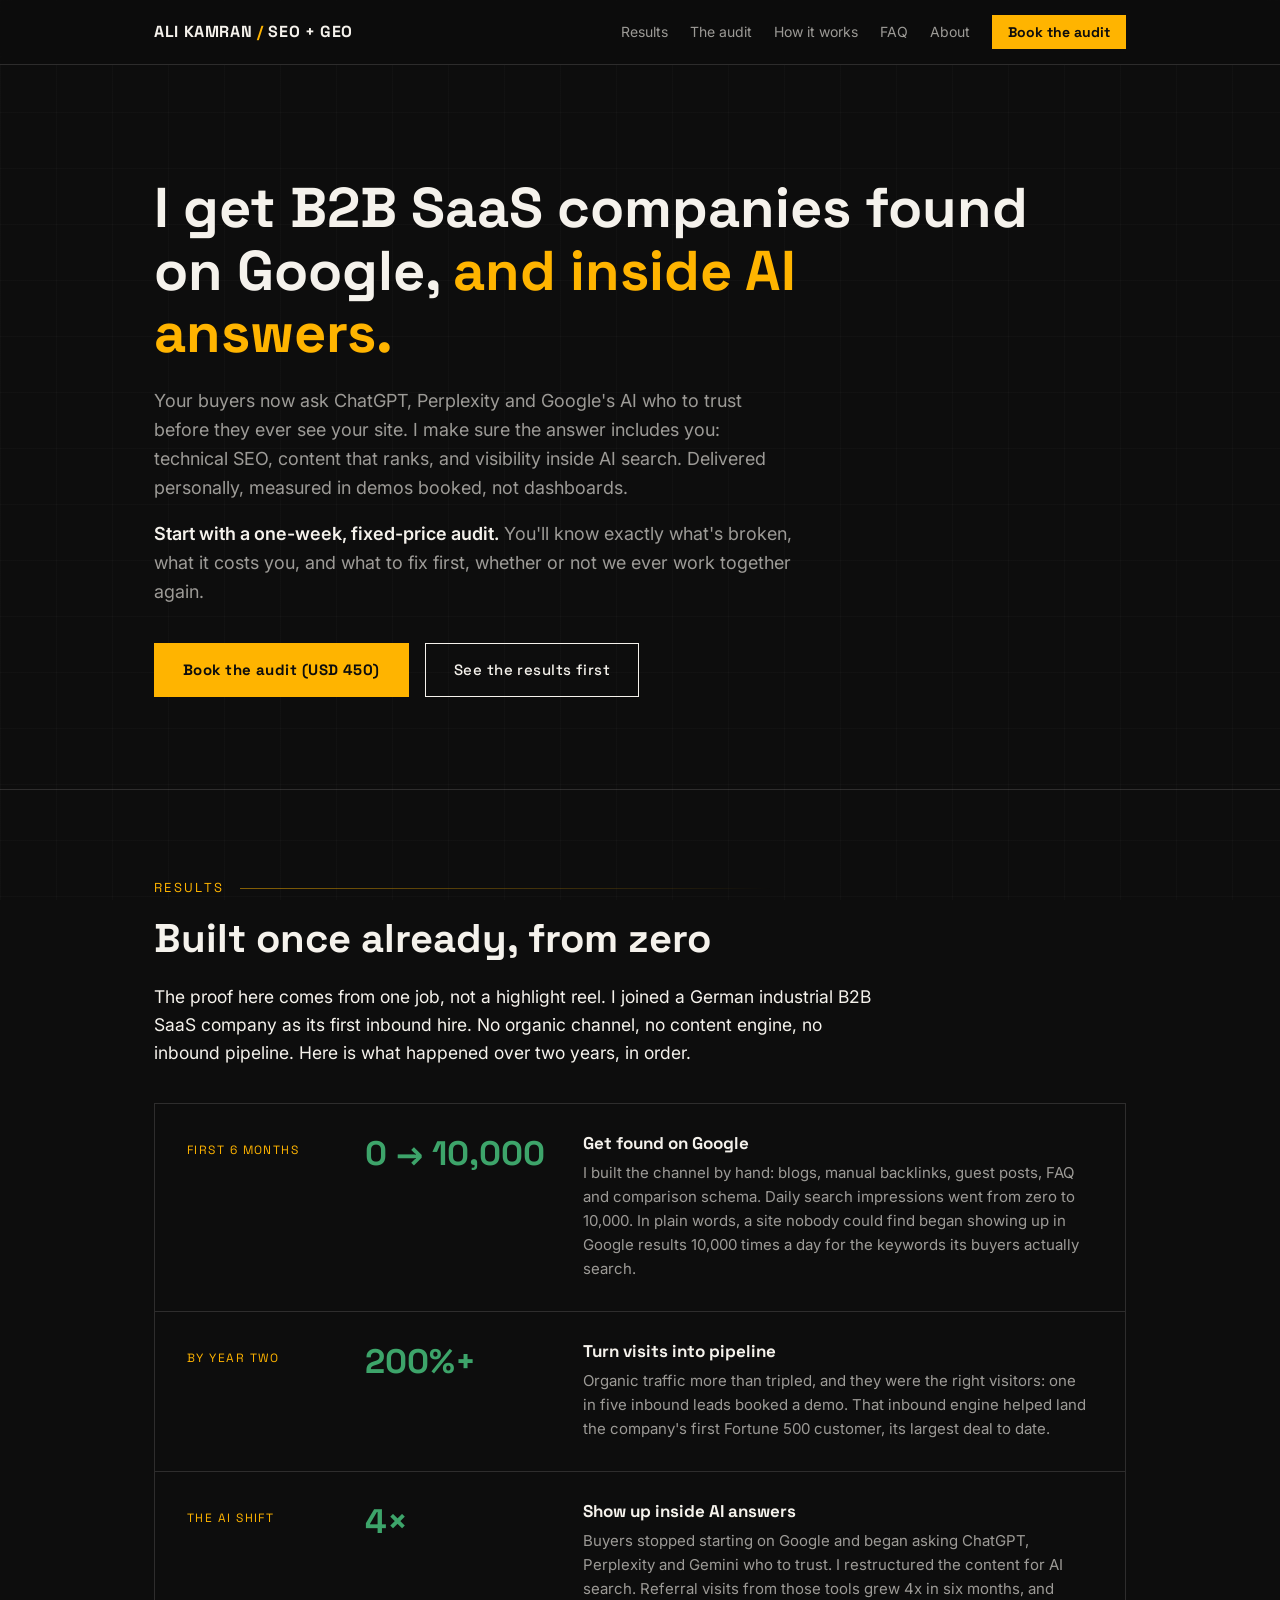
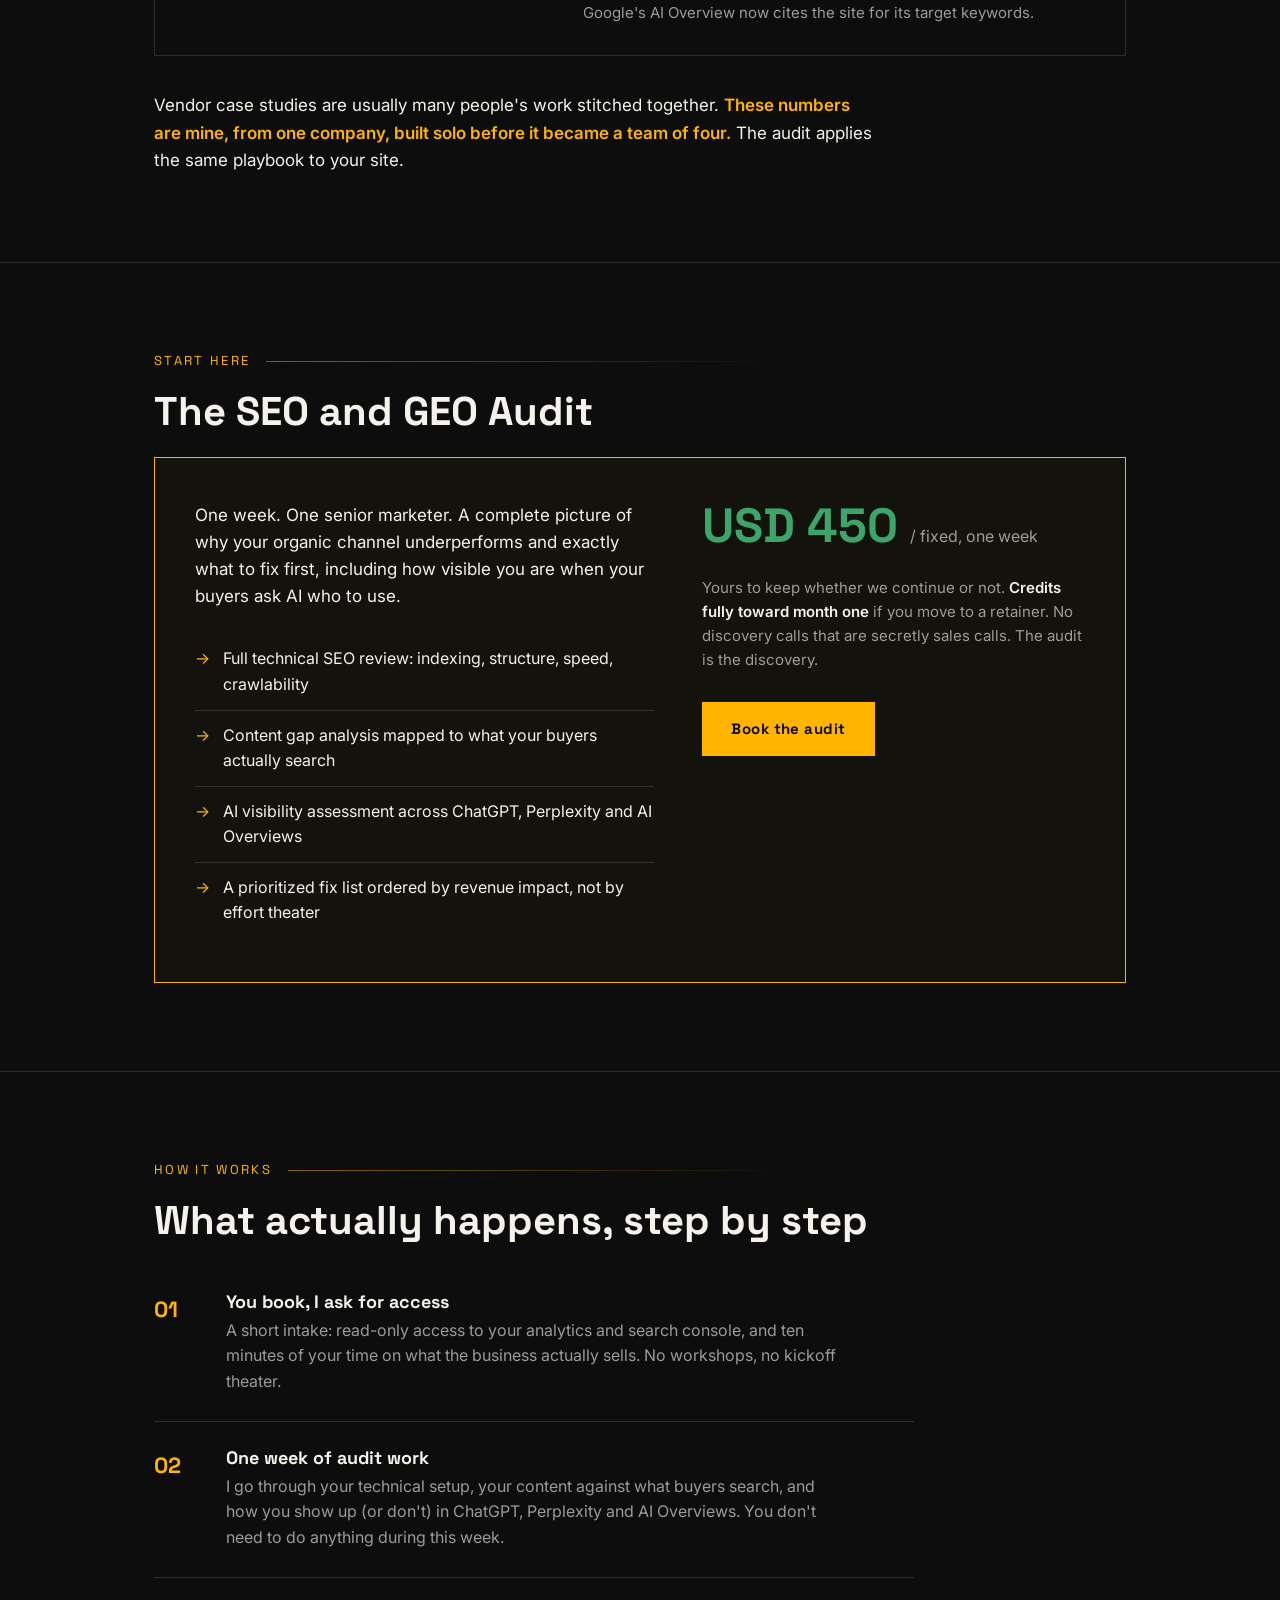
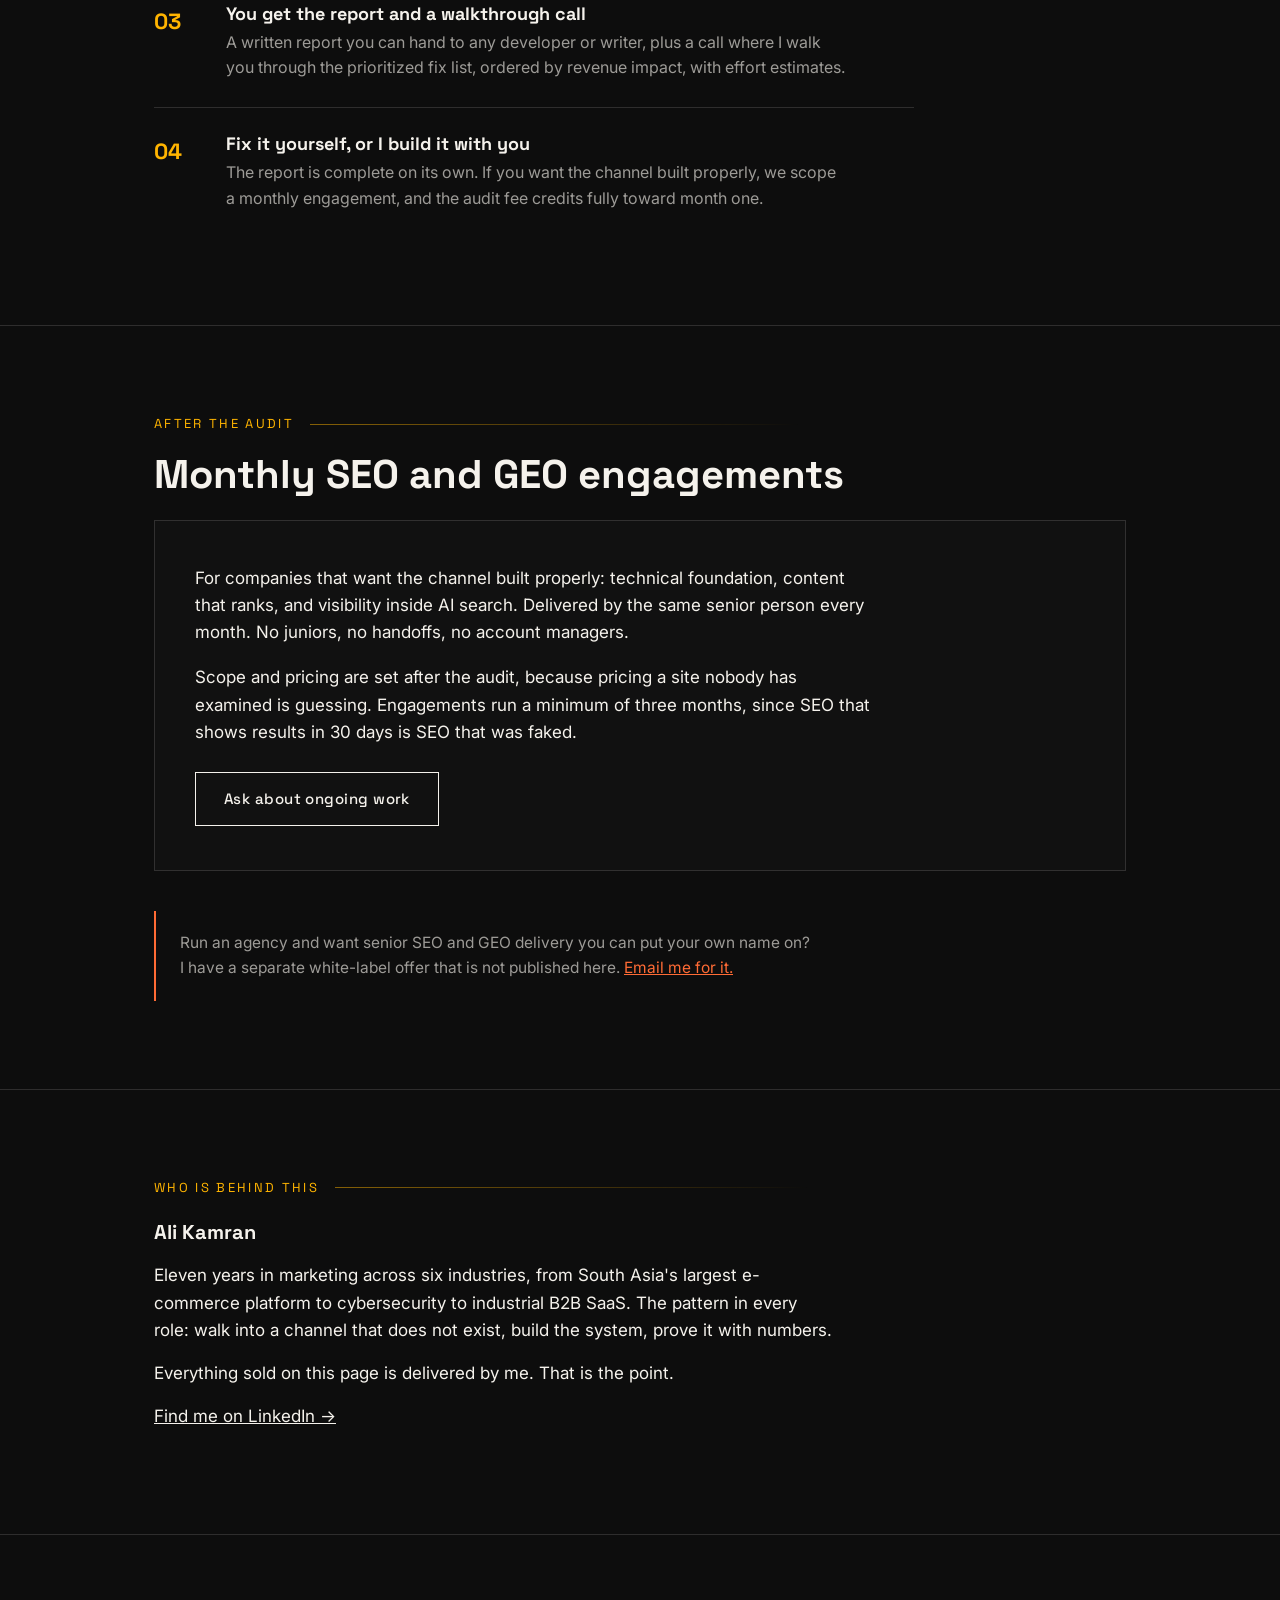
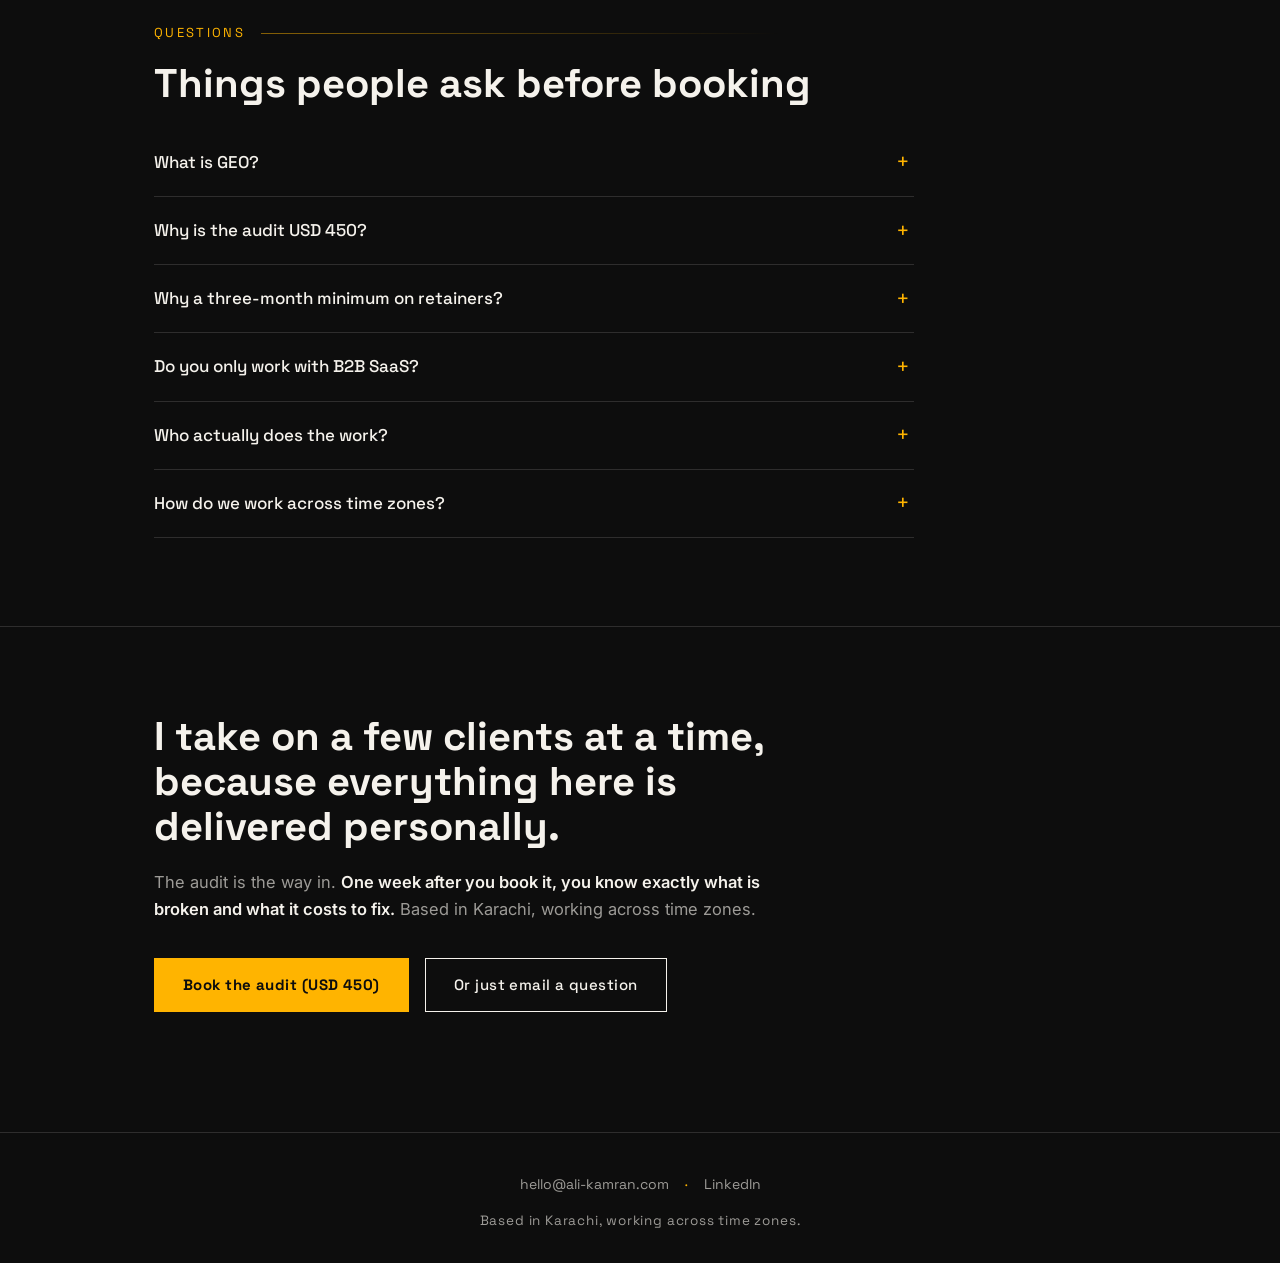
==== commit 451a0c25: "Switch contact email to hello@ali-kamran.com and simplify results section Replace the personal Gmail" ====
--- a/index.html
+++ b/index.html
@@ -36,7 +36,7 @@
       "name": "Ali Kamran",
       "url": "https://ali-kamran.com/",
       "jobTitle": "SEO and GEO Consultant",
-      "email": "mailto:ali.kamran035@gmail.com",
+      "email": "mailto:hello@ali-kamran.com",
       "sameAs": ["https://www.linkedin.com/in/ali-kamran-/"],
       "address": {"@type": "PostalAddress", "addressLocality": "Karachi", "addressCountry": "PK"}
     },
@@ -123,78 +123,36 @@
       <div class="sec-label">Results</div>
       <h2 class="sec-title">Built once already, from zero</h2>
       <!-- PROOF: when confirmed you can name the company, replace "a German industrial B2B SaaS company" with the actual name -->
-      <p class="context">I joined a German industrial B2B SaaS company as its first inbound hire: no organic channel, no content engine, no inbound pipeline. Two years later:</p>
-      <div class="stats">
-        <div class="stat"><div class="n">200%+</div><div class="l">Organic traffic growth through structured SEO content strategy</div></div>
-        <div class="stat"><div class="n">0 → 20%</div><div class="l">Inbound built from nothing to a 20% lead-to-demo conversion rate</div></div>
-        <div class="stat"><div class="n">Fortune 500</div><div class="l">The company's first and largest enterprise customer, with inbound directly influencing the deal</div></div>
-        <div class="stat"><div class="n">800K</div><div class="l">Monthly audience reached inside AI answers within 3 months, converted into steady high-intent buyer visits</div></div>
-        <div class="stat stat-wide"><div class="n">0 → 10,000</div><div class="l">Daily organic search impressions in 6 months, self-executed: blogs, manual backlinks, guest posts, FAQ and comparison schema — now cited inside Google's AI Overview for its target keywords</div></div>
-      </div>
-      <p class="chart-intro">The chart below tracks one specific signal: visits that start as a question inside ChatGPT, Perplexity, Gemini, Copilot or Grok, and end with a click through to the site. Each color is one engine. The climb from January to August is AI referral traffic actually converting into visits, not just visibility.</p>
-      <figure class="proof-chart">
-        <svg viewBox="0 0 780 320" role="img" aria-labelledby="aiRefTitle aiRefDesc">
-          <title id="aiRefTitle">AI referral traffic by engine, January to August</title>
-          <desc id="aiRefDesc">Stacked bar chart showing AI referral traffic growing roughly 4x from January to August, led by ChatGPT and Perplexity, with Gemini, Copilot and Grok emerging later.</desc>
-          <line x1="60" y1="270" x2="740" y2="270" stroke="var(--line)" stroke-width="1"/>
-          <text x="46" y="274" font-family="Inter,sans-serif" font-size="11" fill="var(--dim)" text-anchor="end">0</text>
-
-          <!-- Jan -->
-          <rect x="93" y="230.8" width="48" height="39.2" fill="var(--gold)"/>
-          <rect x="93" y="214.0" width="48" height="16.8" fill="var(--orange)"/>
-          <!-- Feb -->
-          <rect x="174" y="222.4" width="48" height="47.6" fill="var(--gold)"/>
-          <rect x="174" y="202.8" width="48" height="19.6" fill="var(--orange)"/>
-          <rect x="174" y="197.2" width="48" height="5.6" fill="rgba(245,242,236,0.22)"/>
-          <!-- Mar -->
-          <rect x="255" y="186.0" width="48" height="84.0" fill="var(--gold)"/>
-          <rect x="255" y="149.6" width="48" height="36.4" fill="var(--orange)"/>
-          <rect x="255" y="141.2" width="48" height="8.4" fill="rgba(245,242,236,0.22)"/>
-          <!-- Apr -->
-          <rect x="336" y="197.2" width="48" height="72.8" fill="var(--gold)"/>
-          <rect x="336" y="166.4" width="48" height="30.8" fill="var(--orange)"/>
-          <rect x="336" y="158.0" width="48" height="8.4" fill="rgba(245,242,236,0.22)"/>
-          <!-- May -->
-          <rect x="417" y="197.2" width="48" height="72.8" fill="var(--gold)"/>
-          <rect x="417" y="152.4" width="48" height="44.8" fill="var(--orange)"/>
-          <rect x="417" y="141.2" width="48" height="11.2" fill="var(--green-bright)"/>
-          <rect x="417" y="135.6" width="48" height="5.6" fill="rgba(245,242,236,0.22)"/>
-          <!-- Jun -->
-          <rect x="498" y="152.4" width="48" height="117.6" fill="var(--gold)"/>
-          <rect x="498" y="107.6" width="48" height="44.8" fill="var(--orange)"/>
-          <rect x="498" y="93.6" width="48" height="14.0" fill="var(--green-bright)"/>
-          <rect x="498" y="85.2" width="48" height="8.4" fill="rgba(245,242,236,0.45)"/>
-          <!-- Jul -->
-          <rect x="579" y="169.2" width="48" height="100.8" fill="var(--gold)"/>
-          <rect x="579" y="113.2" width="48" height="56.0" fill="var(--orange)"/>
-          <rect x="579" y="99.2" width="48" height="14.0" fill="var(--green-bright)"/>
-          <rect x="579" y="90.8" width="48" height="8.4" fill="rgba(245,242,236,0.45)"/>
-          <!-- Aug -->
-          <rect x="660" y="146.8" width="48" height="123.2" fill="var(--gold)"/>
-          <rect x="660" y="79.6" width="48" height="67.2" fill="var(--orange)"/>
-          <rect x="660" y="65.6" width="48" height="14.0" fill="var(--green-bright)"/>
-          <rect x="660" y="54.4" width="48" height="11.2" fill="rgba(245,242,236,0.45)"/>
-          <rect x="660" y="46.0" width="48" height="8.4" fill="rgba(245,242,236,0.22)"/>
-
-          <g font-family="Inter,sans-serif" font-size="12" fill="var(--dim)" text-anchor="middle">
-            <text x="117" y="290">Jan</text><text x="198" y="290">Feb</text><text x="279" y="290">Mar</text><text x="360" y="290">Apr</text>
-            <text x="441" y="290">May</text><text x="522" y="290">Jun</text><text x="603" y="290">Jul</text><text x="684" y="290">Aug</text>
-          </g>
-
-          <line x1="684" y1="46" x2="684" y2="30" stroke="var(--gold)" stroke-width="1" opacity="0.6"/>
-          <text x="684" y="24" font-family="Space Grotesk,sans-serif" font-size="20" font-weight="700" fill="var(--gold)" text-anchor="middle">4×</text>
-
-          <g font-family="Inter,sans-serif" font-size="11.5" fill="var(--dim)">
-            <rect x="60" y="8" width="9" height="9" fill="var(--gold)"/><text x="75" y="16.5">ChatGPT</text>
-            <rect x="150" y="8" width="9" height="9" fill="var(--orange)"/><text x="165" y="16.5">Perplexity</text>
-            <rect x="250" y="8" width="9" height="9" fill="var(--green-bright)"/><text x="265" y="16.5">Gemini</text>
-            <rect x="335" y="8" width="9" height="9" fill="rgba(245,242,236,0.45)"/><text x="350" y="16.5">Copilot</text>
-            <rect x="425" y="8" width="9" height="9" fill="rgba(245,242,236,0.22)"/><text x="440" y="16.5">Grok</text>
-          </g>
-        </svg>
-        <figcaption>Source: GA4 referral groupings for chat.openai.com, perplexity.ai, gemini.google.com and Copilot &middot; Jan–Aug, anonymized</figcaption>
-      </figure>
-      <p class="kicker">Vendor case studies are usually many people's work stitched together. <strong>These numbers are mine, from one company, built solo before it became a team of four.</strong> The audit applies the same approach to your site.</p>
+      <p class="context">The proof here comes from one job, not a highlight reel. I joined a German industrial B2B SaaS company as its first inbound hire. No organic channel, no content engine, no inbound pipeline. Here is what happened over two years, in order.</p>
+
+      <div class="arc">
+        <div class="arc-step">
+          <div class="arc-when">First 6 months</div>
+          <div class="arc-n">0 → 10,000</div>
+          <div class="arc-body">
+            <h3>Get found on Google</h3>
+            <p>I built the channel by hand: blogs, manual backlinks, guest posts, FAQ and comparison schema. Daily search impressions went from zero to 10,000. In plain words, a site nobody could find began showing up in Google results 10,000 times a day for the keywords its buyers actually search.</p>
+          </div>
+        </div>
+        <div class="arc-step">
+          <div class="arc-when">By year two</div>
+          <div class="arc-n">200%+</div>
+          <div class="arc-body">
+            <h3>Turn visits into pipeline</h3>
+            <p>Organic traffic more than tripled, and they were the right visitors: one in five inbound leads booked a demo. That inbound engine helped land the company's first Fortune 500 customer, its largest deal to date.</p>
+          </div>
+        </div>
+        <div class="arc-step">
+          <div class="arc-when">The AI shift</div>
+          <div class="arc-n">4&times;</div>
+          <div class="arc-body">
+            <h3>Show up inside AI answers</h3>
+            <p>Buyers stopped starting on Google and began asking ChatGPT, Perplexity and Gemini who to trust. I restructured the content for AI search. Referral visits from those tools grew 4x in six months, and Google's AI Overview now cites the site for its target keywords.</p>
+          </div>
+        </div>
+      </div>
+
+      <p class="kicker">Vendor case studies are usually many people's work stitched together. <strong>These numbers are mine, from one company, built solo before it became a team of four.</strong> The audit applies the same playbook to your site.</p>
     </div>
   </section>
 
@@ -261,17 +219,17 @@
         <p>For companies that want the channel built properly: technical foundation, content that ranks, and visibility inside AI search. Delivered by the same senior person every month. No juniors, no handoffs, no account managers.</p>
         <p>Scope and pricing are set after the audit, because pricing a site nobody has examined is guessing. Engagements run a minimum of three months, since SEO that shows results in 30 days is SEO that was faked.</p>
         <div class="cta-row">
-          <a class="btn ghost" href="mailto:ali.kamran035@gmail.com?subject=Ongoing%20SEO%20and%20GEO%20work">Ask about ongoing work</a>
+          <a class="btn ghost" href="mailto:hello@ali-kamran.com?subject=Ongoing%20SEO%20and%20GEO%20work">Ask about ongoing work</a>
         </div>
       </div>
       <div class="agency-note">
-        Run an agency and want senior SEO and GEO delivery you can put your own name on? I have a separate white-label offer that is not published here. <a href="mailto:ali.kamran035@gmail.com?subject=White%20label%20SEO%20delivery">Email me for it.</a>
+        Run an agency and want senior SEO and GEO delivery you can put your own name on? I have a separate white-label offer that is not published here. <a href="mailto:hello@ali-kamran.com?subject=White%20label%20SEO%20delivery">Email me for it.</a>
       </div>
     </div>
   </section>
 
   <!-- TESTIMONIALS: uncomment and fill with REAL quotes from your LinkedIn recommendations.
-       Do not paraphrase — copy the actual words and attribute with name, role, company.
+       Do not paraphrase. Copy the actual words and attribute with name, role, company.
   <section id="testimonials">
     <div class="wrap">
       <div class="sec-label">What colleagues say</div>
@@ -279,7 +237,7 @@
       <div class="quotes">
         <div class="quote">
           <blockquote>"QUOTE TEXT HERE"</blockquote>
-          <cite><b>Full Name</b> — Role, Company</cite>
+          <cite><b>Full Name</b>, Role, Company</cite>
         </div>
       </div>
     </div>
@@ -338,7 +296,7 @@
       <p class="status">The audit is the way in. <b>One week after you book it, you know exactly what is broken and what it costs to fix.</b> Based in Karachi, working across time zones.</p>
       <div class="cta-row">
         <a class="btn gold" href="https://calendly.com/ali-kamran035/30min" target="_blank" rel="noopener">Book the audit (USD 450)</a>
-        <a class="btn ghost" href="mailto:ali.kamran035@gmail.com?subject=Question%20before%20booking">Or just email a question</a>
+        <a class="btn ghost" href="mailto:hello@ali-kamran.com?subject=Question%20before%20booking">Or just email a question</a>
       </div>
     </div>
   </section>
@@ -347,6 +305,11 @@
 
 <footer>
   <div class="wrap">
+    <nav class="foot-links" aria-label="Contact">
+      <a href="mailto:hello@ali-kamran.com">hello@ali-kamran.com</a>
+      <span class="foot-sep">&middot;</span>
+      <a href="https://www.linkedin.com/in/ali-kamran-/" target="_blank" rel="noopener">LinkedIn</a>
+    </nav>
     <div class="foot-line">Based in Karachi, working across time zones.</div>
   </div>
 </footer>
--- a/styles.css
+++ b/styles.css
@@ -101,19 +101,25 @@
 
 /* Results */
 .results .context{max-width:720px;font-size:17.5px;margin-bottom:8px;}
-.stats{display:grid;grid-template-columns:repeat(2,1fr);gap:1px;background:var(--line);border:1px solid var(--line);margin:36px 0;}
-@media(max-width:640px){.stats{grid-template-columns:1fr;}}
-.stat{background:var(--ink);padding:34px 28px;}
-.stat .n{font-family:'Space Grotesk',sans-serif;font-size:clamp(26px,3.6vw,36px);font-weight:700;color:var(--green-bright);line-height:1.1;}
-.stat .l{margin-top:12px;color:var(--dim);font-size:15px;line-height:1.5;}
-.stat-wide{grid-column:1 / -1;}
+.arc{border:1px solid var(--line);margin:36px 0;}
+.arc-step{
+  display:grid;grid-template-columns:150px 190px 1fr;gap:28px;
+  padding:30px 32px;border-top:1px solid var(--line);align-items:start;
+}
+.arc-step:first-child{border-top:none;}
+.arc-when{
+  font-family:'Space Grotesk',sans-serif;font-size:12px;letter-spacing:0.12em;
+  text-transform:uppercase;color:var(--gold);padding-top:7px;
+}
+.arc-n{
+  font-family:'Space Grotesk',sans-serif;font-weight:700;
+  font-size:clamp(26px,3.4vw,34px);color:var(--green-bright);line-height:1.15;
+}
+.arc-body h3{font-size:17px;margin-bottom:8px;}
+.arc-body p{color:var(--dim);font-size:15px;line-height:1.6;max-width:56ch;}
+@media(max-width:760px){.arc-step{grid-template-columns:1fr;gap:10px;padding:26px 24px;}}
 .results .kicker{max-width:720px;}
 .results .kicker strong{color:var(--gold);font-weight:600;}
-
-.chart-intro{max-width:720px;color:var(--dim);font-size:15px;line-height:1.6;margin:0 0 20px;}
-.proof-chart{margin:0 0 32px;border:1px solid var(--line);padding:20px 20px 16px;}
-.proof-chart svg{width:100%;height:auto;display:block;}
-.proof-chart figcaption{margin-top:14px;font-size:12.5px;color:var(--dim);}
 
 /* Audit offer */
 .audit-card{
@@ -217,6 +223,13 @@
 .status b{color:var(--paper);font-weight:600;}
 
 footer{border-top:1px solid var(--line);padding:40px 0 32px;}
+.foot-links{
+  text-align:center;margin-bottom:14px;
+  font-family:'Space Grotesk',sans-serif;font-size:14px;
+}
+.foot-links a{color:var(--dim);text-decoration:none;transition:color .15s;}
+.foot-links a:hover{color:var(--gold);}
+.foot-sep{color:var(--gold);margin:0 12px;}
 .foot-line{
   color:var(--dim);font-size:13.5px;letter-spacing:0.06em;
   font-family:'Space Grotesk',sans-serif;
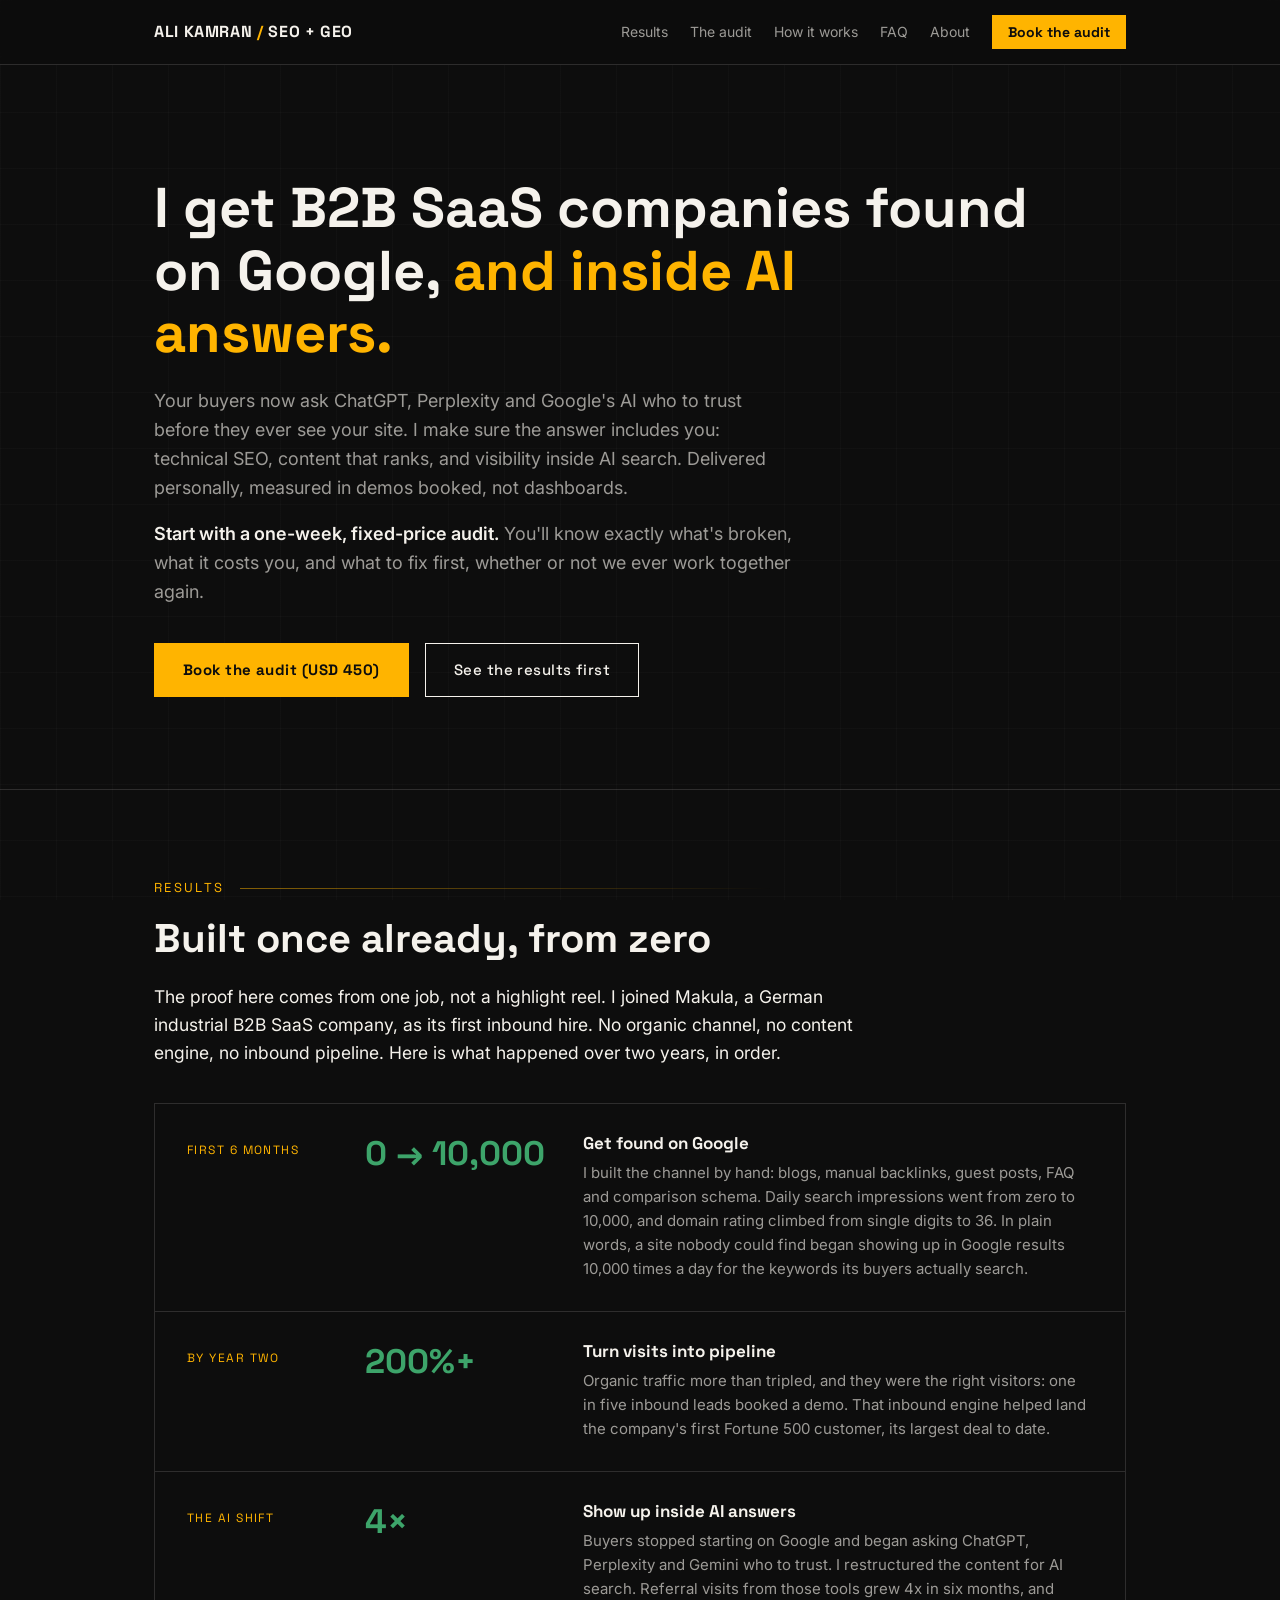
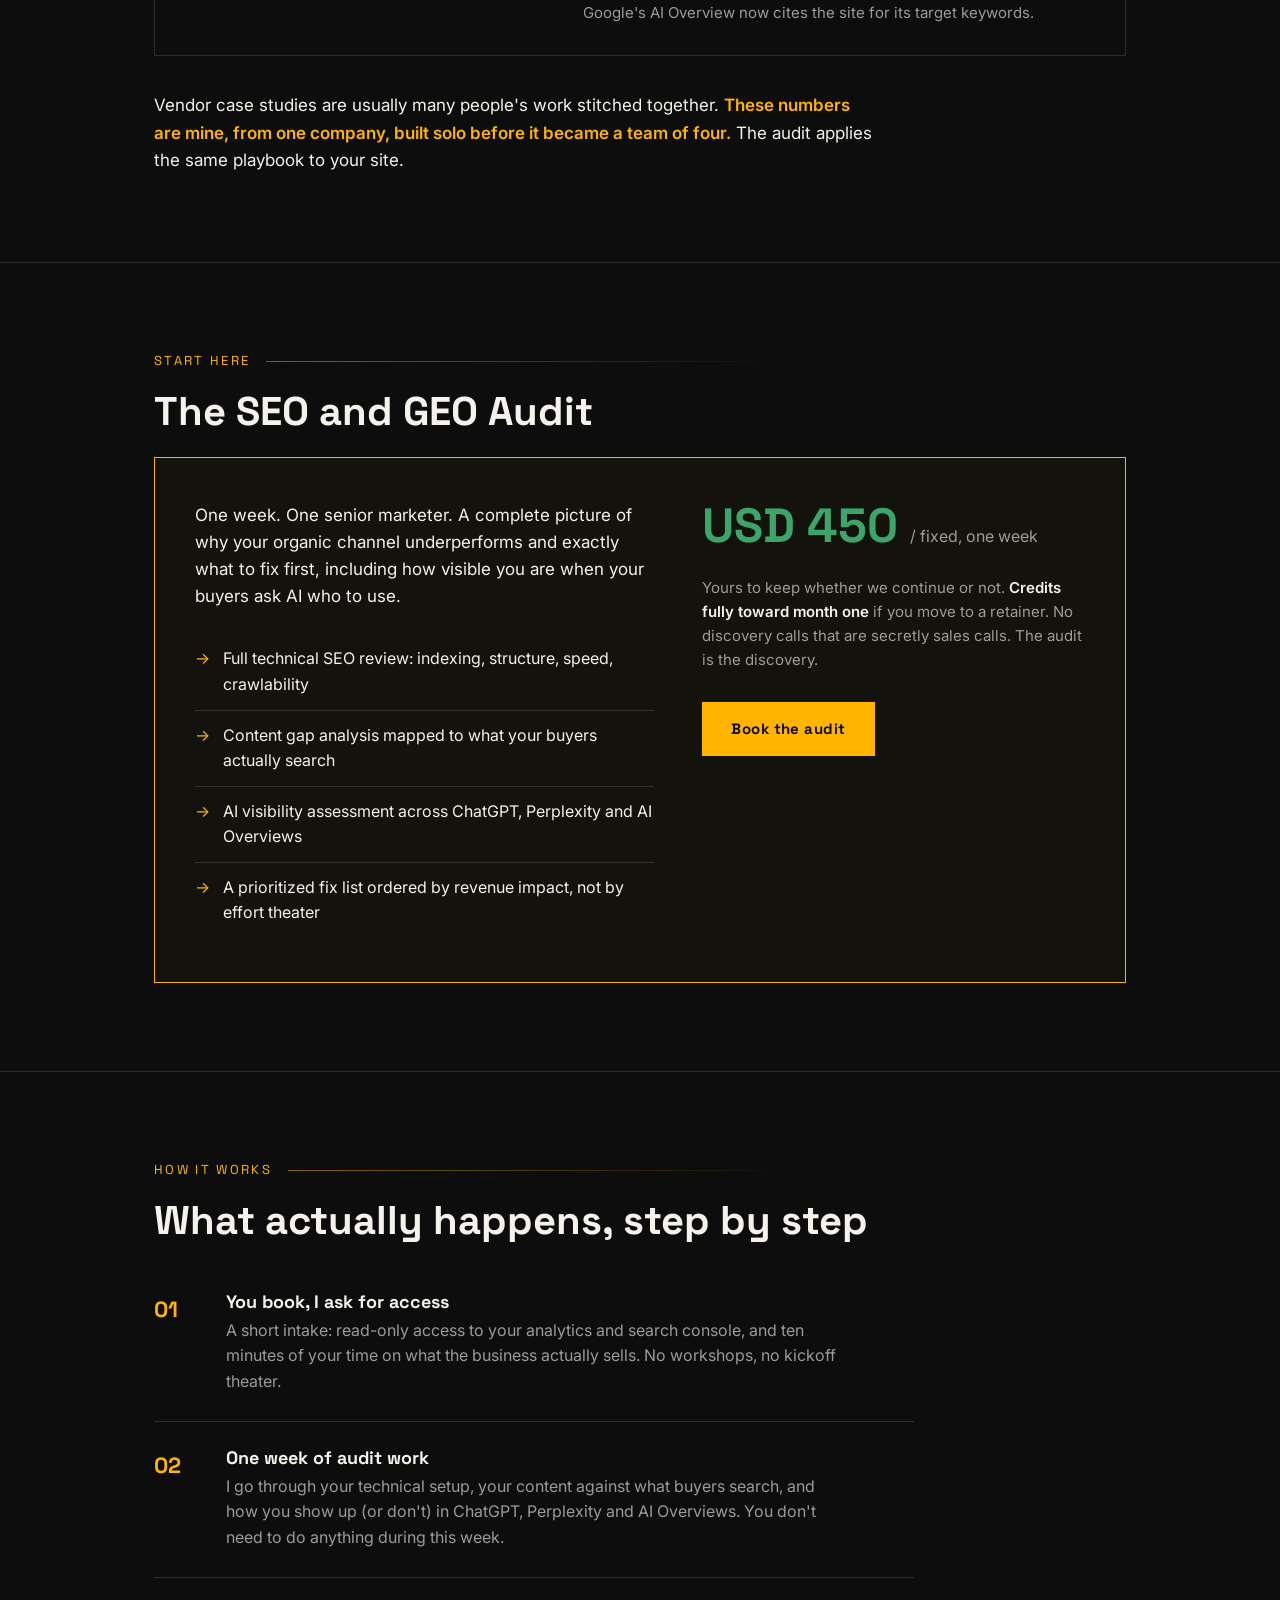
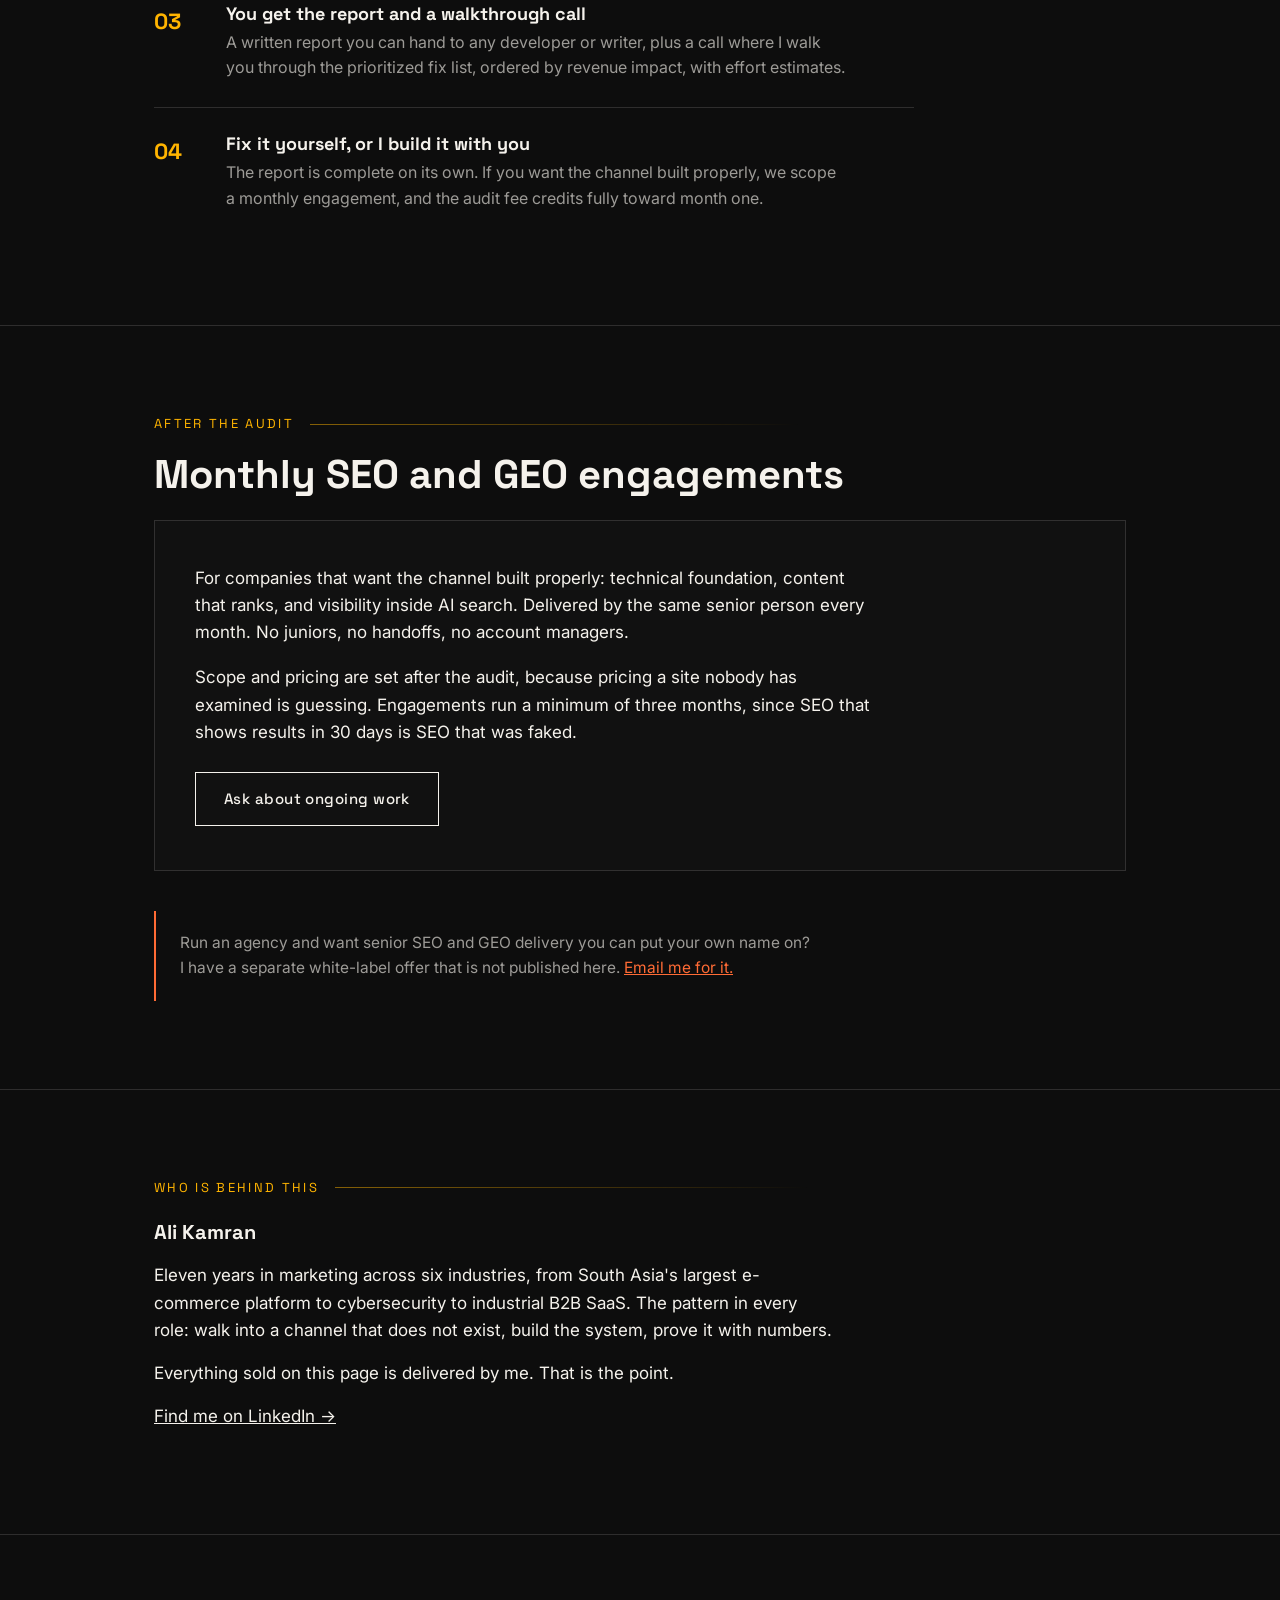
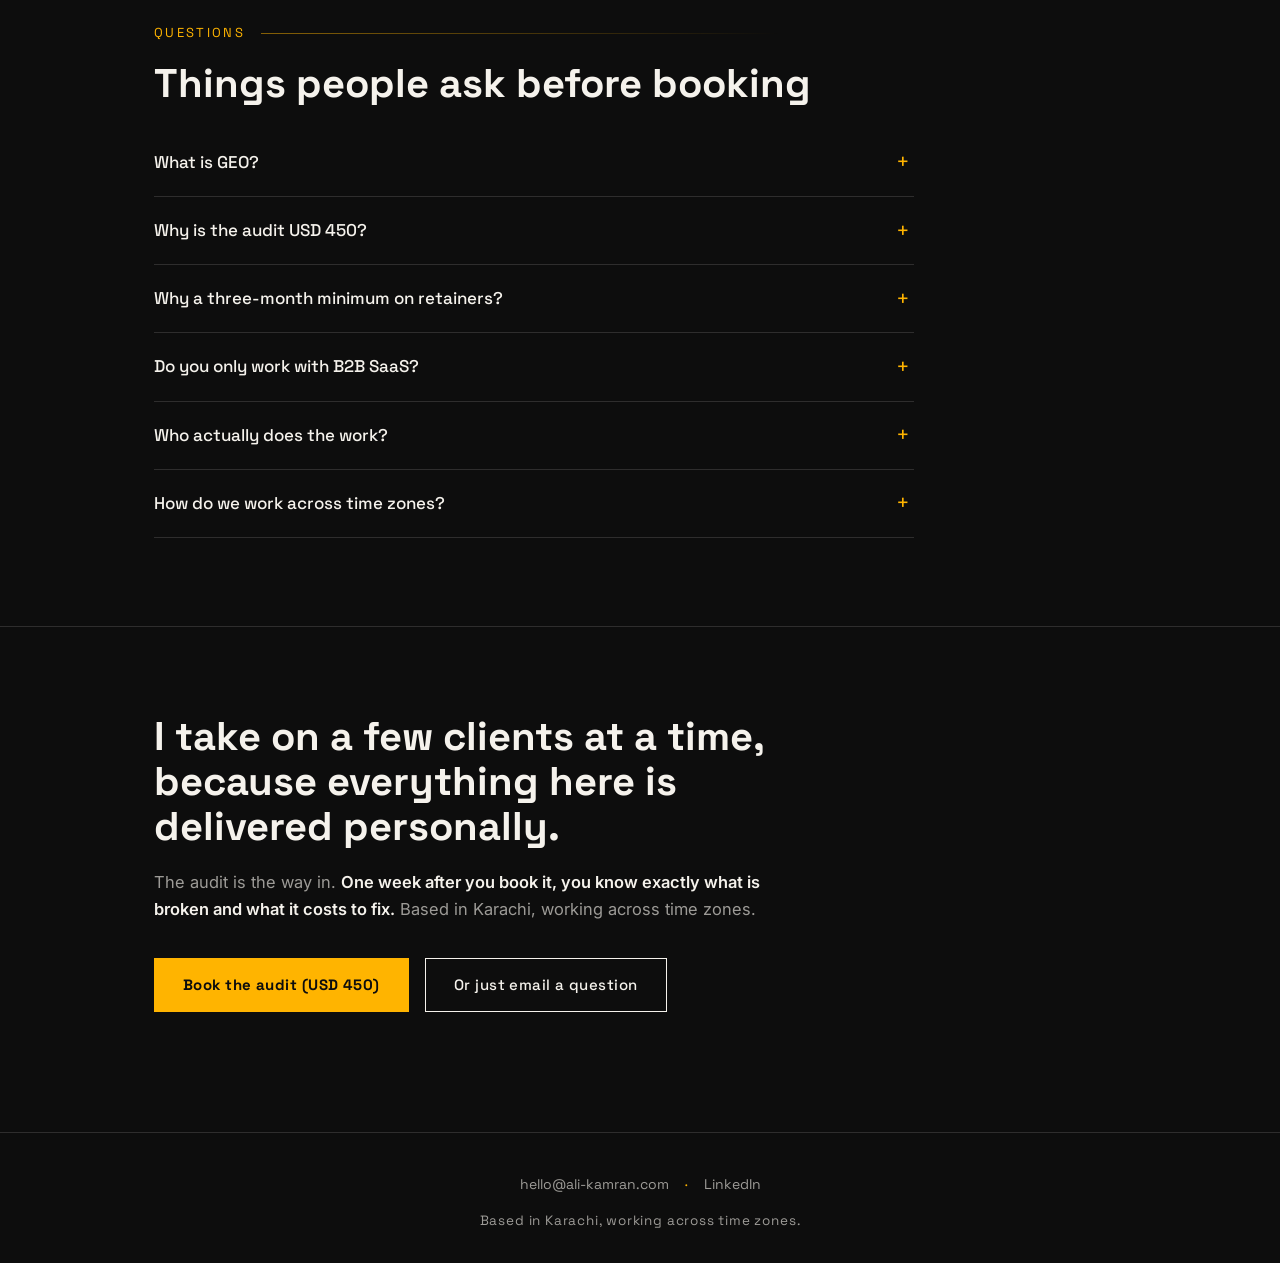
==== commit 92ee989b: "Add Microsoft Clarity tracking script and reveal Makula case study name Co-Authored-By: Claude Sonne" ====
--- a/index.html
+++ b/index.html
@@ -1,6 +1,13 @@
 <!DOCTYPE html>
 <html lang="en">
 <head>
+<script type="text/javascript">
+    (function(c,l,a,r,i,t,y){
+        c[a]=c[a]||function(){(c[a].q=c[a].q||[]).push(arguments)};
+        t=l.createElement(r);t.async=1;t.src="https://www.clarity.ms/tag/"+i;
+        y=l.getElementsByTagName(r)[0];y.parentNode.insertBefore(t,y);
+    })(window, document, "clarity", "script", "xpgxrgj1ap");
+</script>
 <meta charset="UTF-8">
 <meta name="viewport" content="width=device-width, initial-scale=1.0">
 <title>Ali Kamran | SEO & AI Search Visibility for B2B SaaS</title>
@@ -122,8 +129,7 @@
     <div class="wrap">
       <div class="sec-label">Results</div>
       <h2 class="sec-title">Built once already, from zero</h2>
-      <!-- PROOF: when confirmed you can name the company, replace "a German industrial B2B SaaS company" with the actual name -->
-      <p class="context">The proof here comes from one job, not a highlight reel. I joined a German industrial B2B SaaS company as its first inbound hire. No organic channel, no content engine, no inbound pipeline. Here is what happened over two years, in order.</p>
+      <p class="context">The proof here comes from one job, not a highlight reel. I joined Makula, a German industrial B2B SaaS company, as its first inbound hire. No organic channel, no content engine, no inbound pipeline. Here is what happened over two years, in order.</p>
 
       <div class="arc">
         <div class="arc-step">
@@ -131,7 +137,7 @@
           <div class="arc-n">0 → 10,000</div>
           <div class="arc-body">
             <h3>Get found on Google</h3>
-            <p>I built the channel by hand: blogs, manual backlinks, guest posts, FAQ and comparison schema. Daily search impressions went from zero to 10,000. In plain words, a site nobody could find began showing up in Google results 10,000 times a day for the keywords its buyers actually search.</p>
+            <p>I built the channel by hand: blogs, manual backlinks, guest posts, FAQ and comparison schema. Daily search impressions went from zero to 10,000, and domain rating climbed from single digits to 36. In plain words, a site nobody could find began showing up in Google results 10,000 times a day for the keywords its buyers actually search.</p>
           </div>
         </div>
         <div class="arc-step">
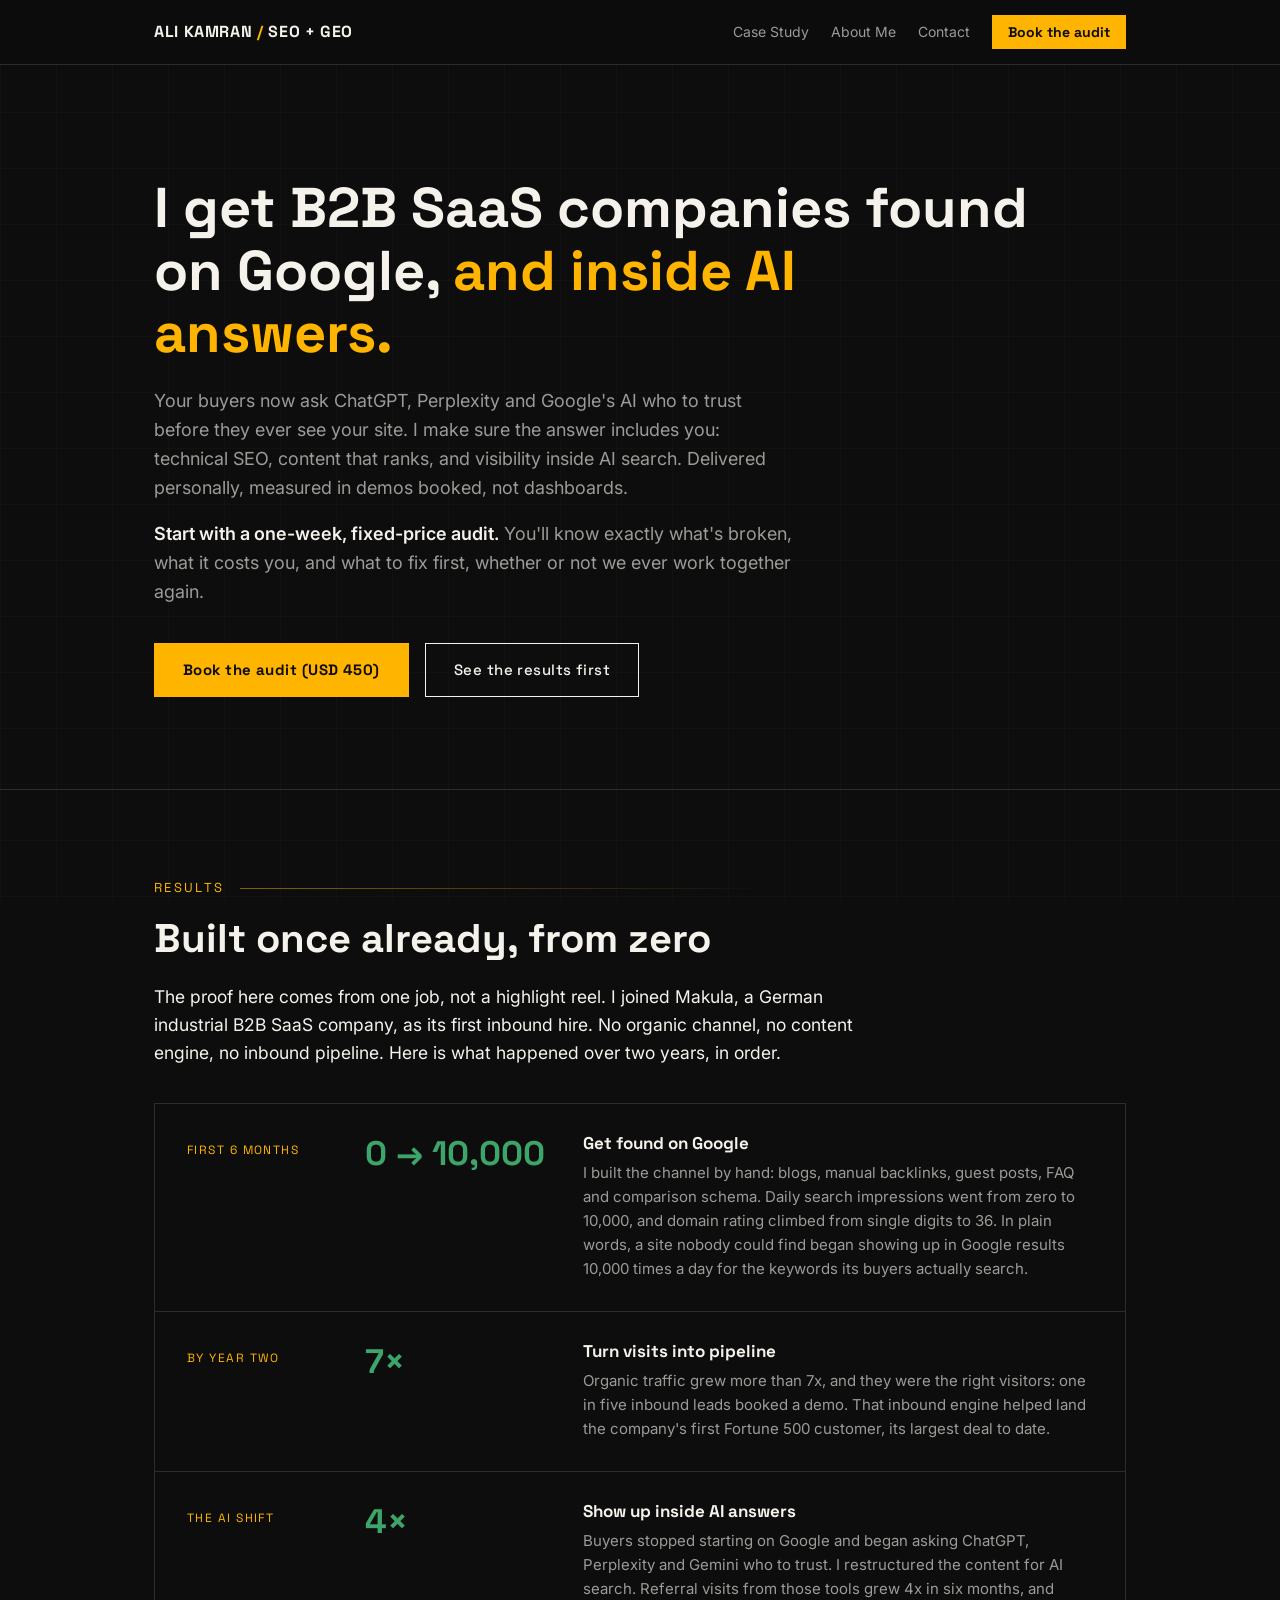
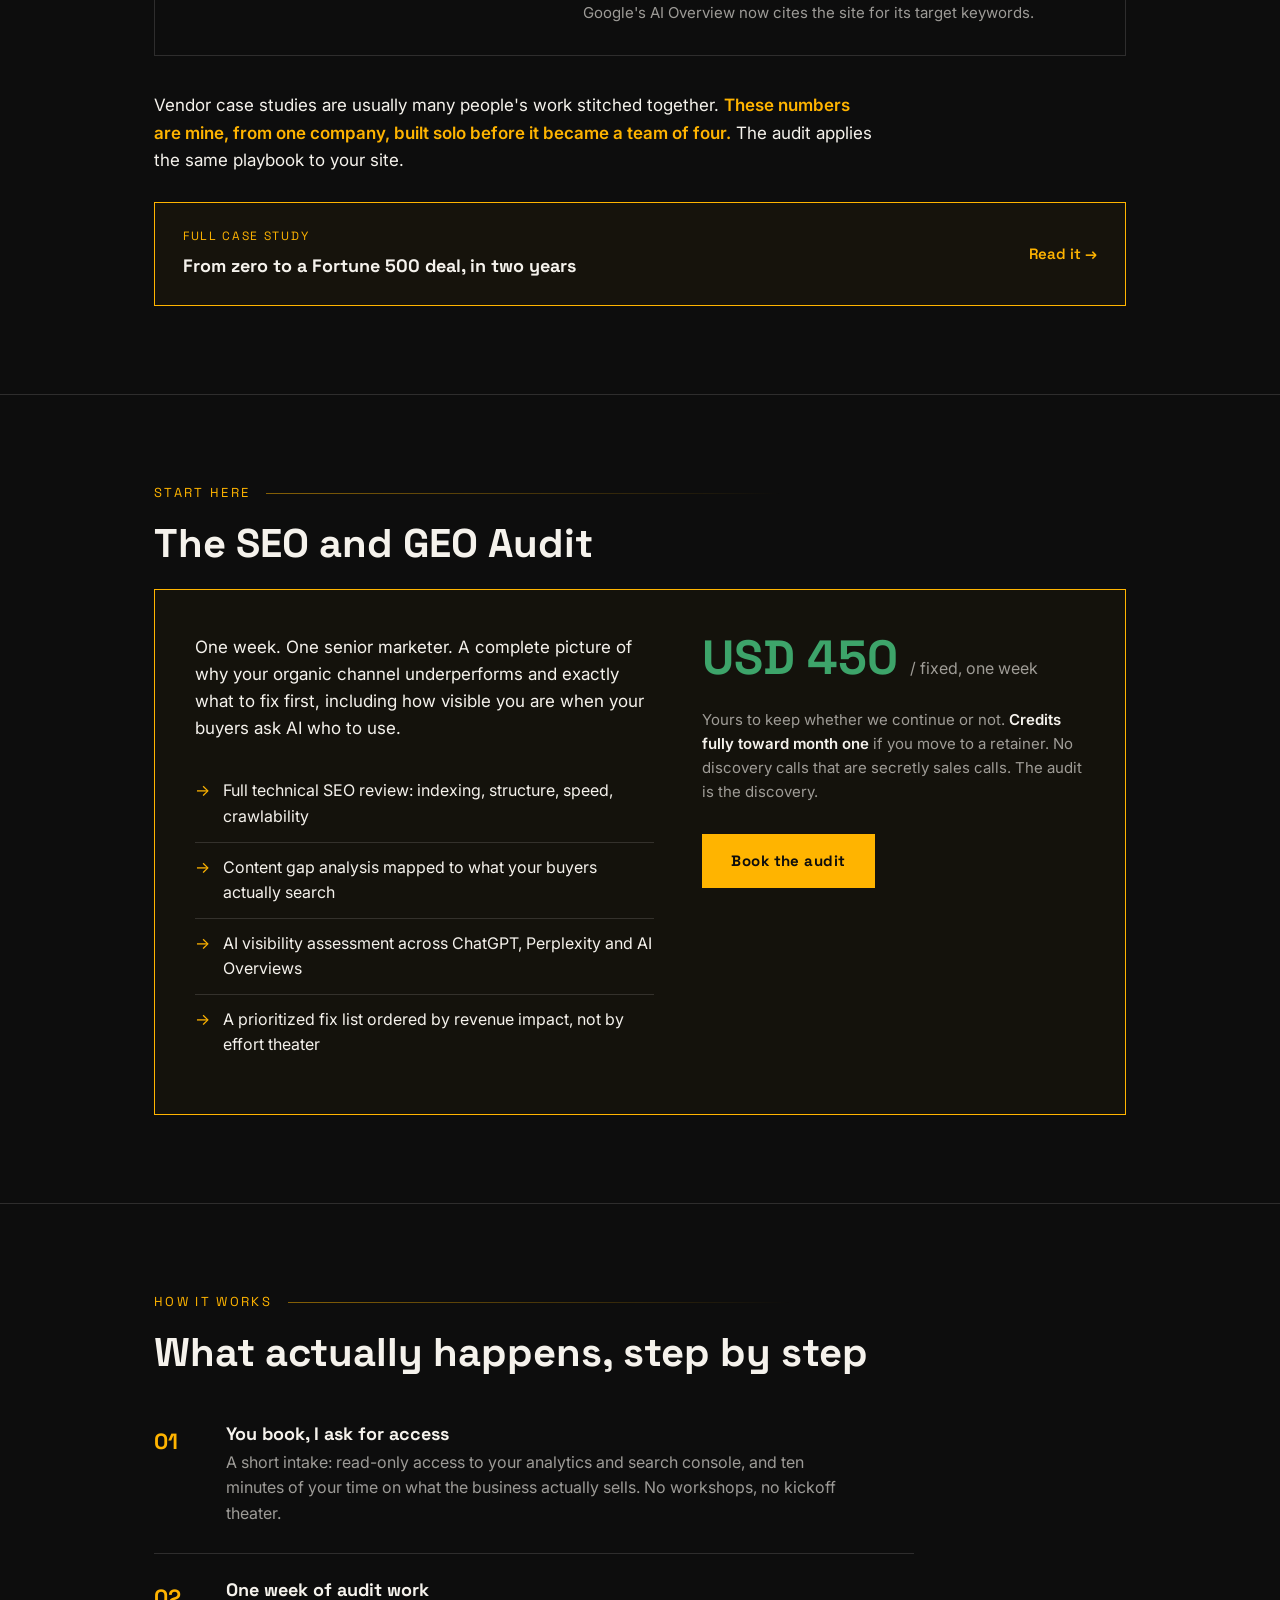
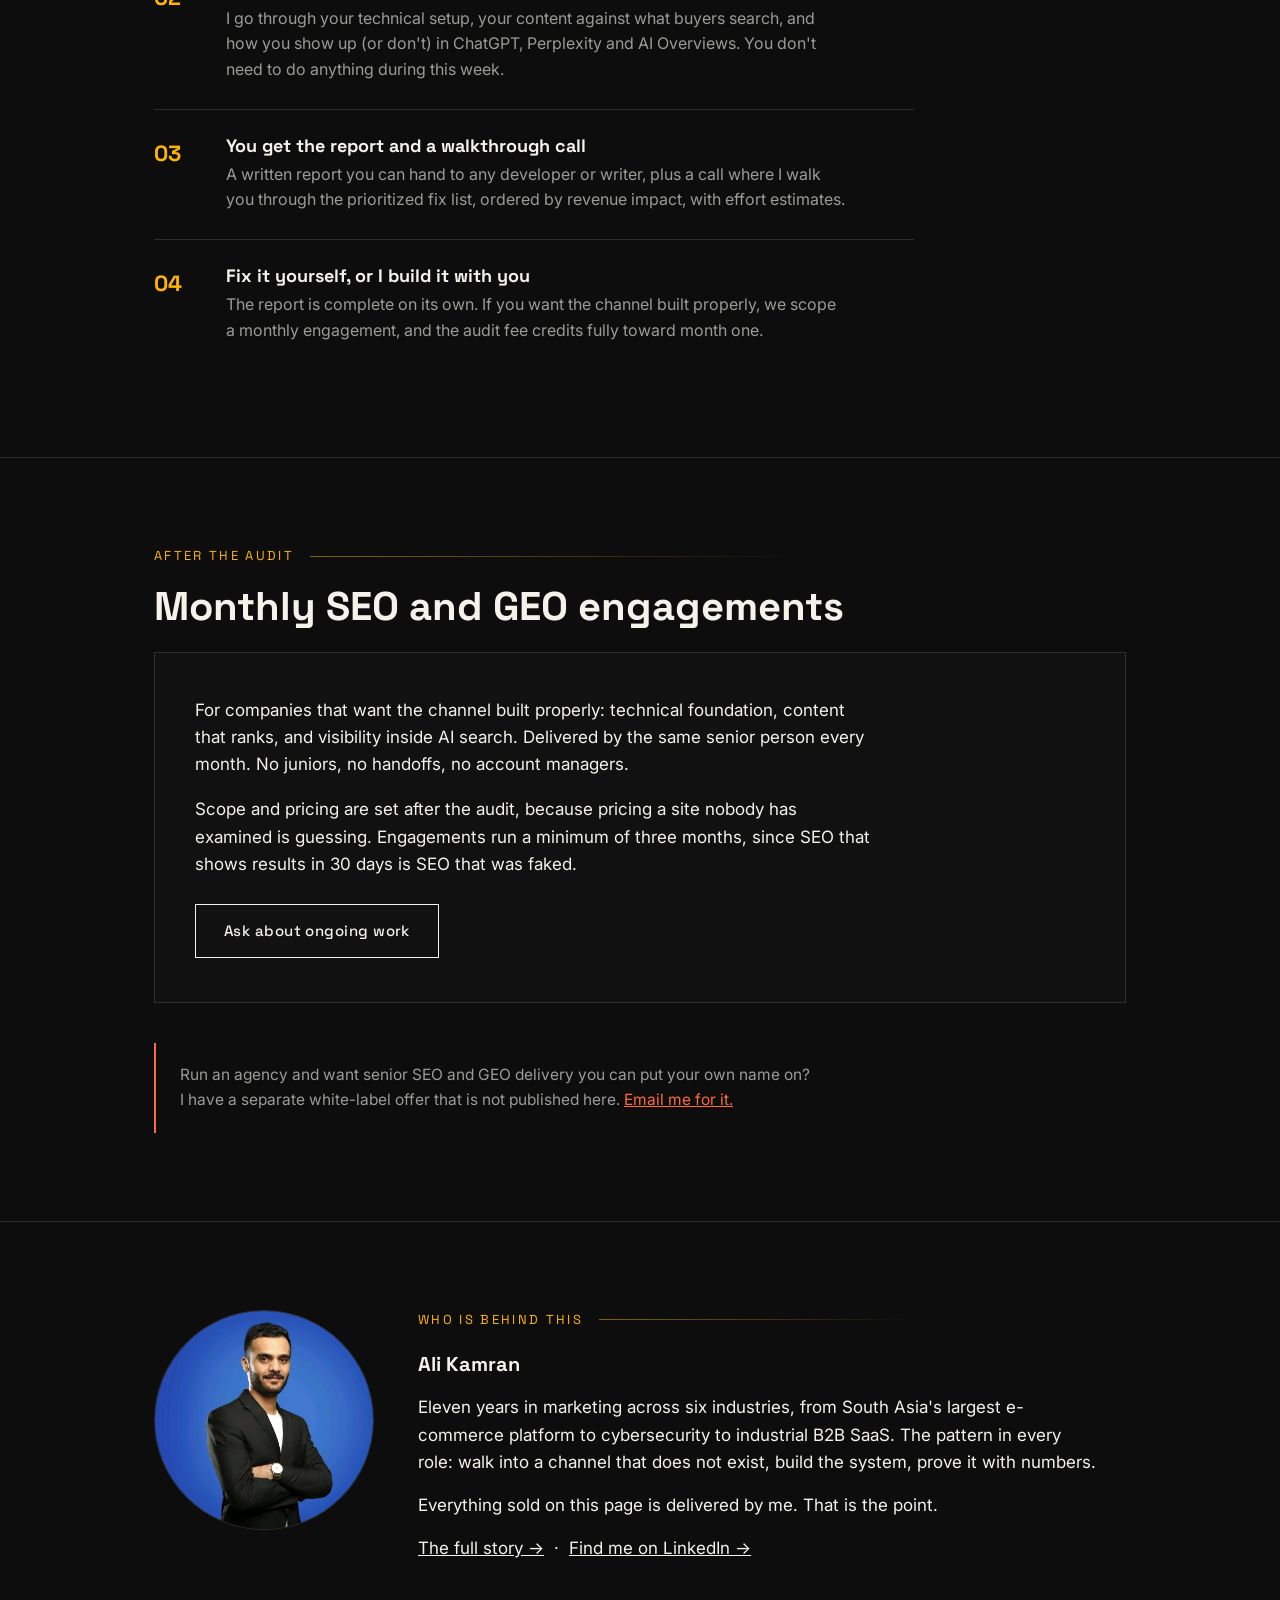
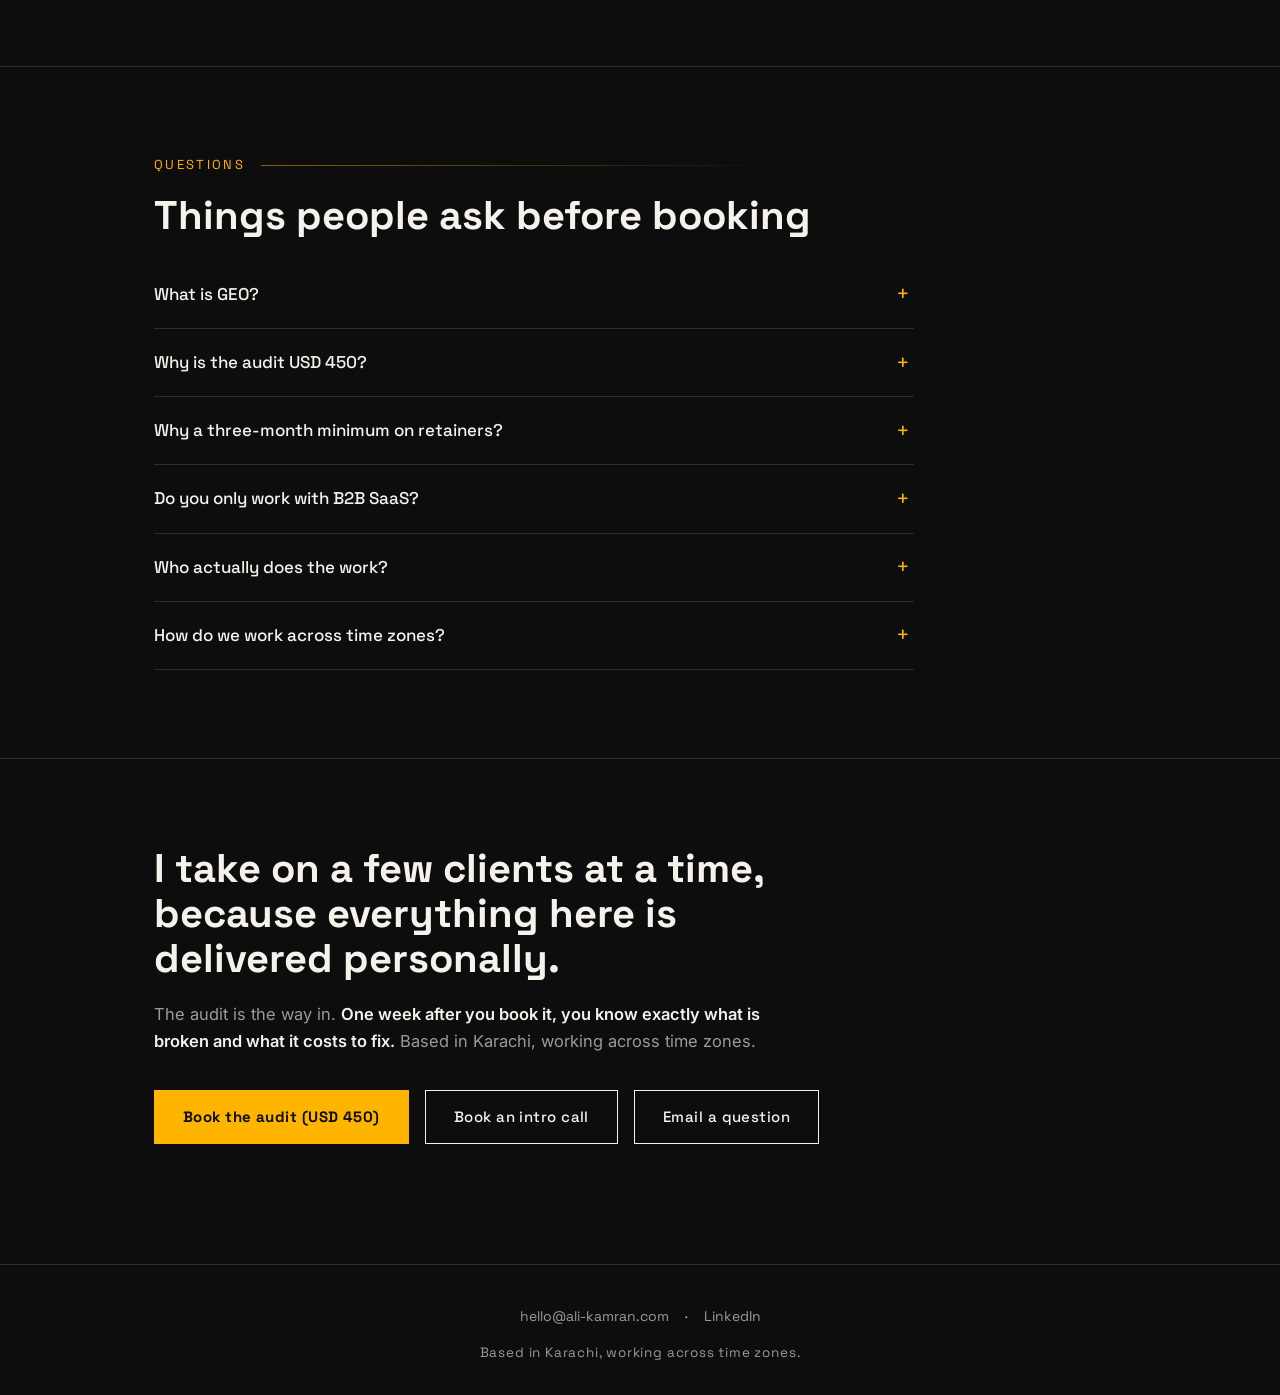
==== commit 2960ce6c: "Add About and case study pages, headshot, and homepage nav/CTA updates Adds a full About page (Daraz" ====
--- a/index.html
+++ b/index.html
@@ -44,6 +44,7 @@
       "url": "https://ali-kamran.com/",
       "jobTitle": "SEO and GEO Consultant",
       "email": "mailto:hello@ali-kamran.com",
+      "image": "https://ali-kamran.com/headshot.jpeg",
       "sameAs": ["https://www.linkedin.com/in/ali-kamran-/"],
       "address": {"@type": "PostalAddress", "addressLocality": "Karachi", "addressCountry": "PK"}
     },
@@ -99,11 +100,9 @@
   <div class="wrap nav">
     <a class="brand" href="#top">ALI KAMRAN <span>/</span> SEO + GEO</a>
     <ul class="nav-links">
-      <li><a href="#results">Results</a></li>
-      <li><a href="#audit">The audit</a></li>
-      <li><a href="#process">How it works</a></li>
-      <li><a href="#faq">FAQ</a></li>
-      <li><a href="#about">About</a></li>
+      <li><a href="case-study.html">Case Study</a></li>
+      <li><a href="about.html">About Me</a></li>
+      <li><a href="#contact">Contact</a></li>
       <li class="nav-cta-item"><a class="nav-cta" href="https://calendly.com/ali-kamran035/30min" target="_blank" rel="noopener">Book the audit</a></li>
     </ul>
   </div>
@@ -142,10 +141,10 @@
         </div>
         <div class="arc-step">
           <div class="arc-when">By year two</div>
-          <div class="arc-n">200%+</div>
+          <div class="arc-n">7&times;</div>
           <div class="arc-body">
             <h3>Turn visits into pipeline</h3>
-            <p>Organic traffic more than tripled, and they were the right visitors: one in five inbound leads booked a demo. That inbound engine helped land the company's first Fortune 500 customer, its largest deal to date.</p>
+            <p>Organic traffic grew more than 7x, and they were the right visitors: one in five inbound leads booked a demo. That inbound engine helped land the company's first Fortune 500 customer, its largest deal to date.</p>
           </div>
         </div>
         <div class="arc-step">
@@ -159,6 +158,13 @@
       </div>
 
       <p class="kicker">Vendor case studies are usually many people's work stitched together. <strong>These numbers are mine, from one company, built solo before it became a team of four.</strong> The audit applies the same playbook to your site.</p>
+      <a class="case-box" href="case-study.html">
+        <div>
+          <div class="case-box-label">Full case study</div>
+          <div class="case-box-title">From zero to a Fortune 500 deal, in two years</div>
+        </div>
+        <span class="case-box-arrow">Read it &rarr;</span>
+      </a>
     </div>
   </section>
 
@@ -252,12 +258,15 @@
 
   <!-- ABOUT -->
   <section id="about" class="who">
-    <div class="wrap">
-      <div class="sec-label">Who is behind this</div>
-      <div class="name">Ali Kamran</div>
-      <p>Eleven years in marketing across six industries, from South Asia's largest e-commerce platform to cybersecurity to industrial B2B SaaS. The pattern in every role: walk into a channel that does not exist, build the system, prove it with numbers.</p>
-      <p>Everything sold on this page is delivered by me. That is the point.</p>
-      <p><a href="https://www.linkedin.com/in/ali-kamran-/" target="_blank" rel="noopener">Find me on LinkedIn →</a></p>
+    <div class="wrap who-grid">
+      <img class="who-photo" src="headshot.jpeg" alt="Ali Kamran, SEO and GEO consultant" width="220" height="220" loading="lazy">
+      <div>
+        <div class="sec-label">Who is behind this</div>
+        <div class="name">Ali Kamran</div>
+        <p>Eleven years in marketing across six industries, from South Asia's largest e-commerce platform to cybersecurity to industrial B2B SaaS. The pattern in every role: walk into a channel that does not exist, build the system, prove it with numbers.</p>
+        <p>Everything sold on this page is delivered by me. That is the point.</p>
+        <p><a href="about.html">The full story →</a> &nbsp;·&nbsp; <a href="https://www.linkedin.com/in/ali-kamran-/" target="_blank" rel="noopener">Find me on LinkedIn →</a></p>
+      </div>
     </div>
   </section>
 
@@ -302,7 +311,8 @@
       <p class="status">The audit is the way in. <b>One week after you book it, you know exactly what is broken and what it costs to fix.</b> Based in Karachi, working across time zones.</p>
       <div class="cta-row">
         <a class="btn gold" href="https://calendly.com/ali-kamran035/30min" target="_blank" rel="noopener">Book the audit (USD 450)</a>
-        <a class="btn ghost" href="mailto:hello@ali-kamran.com?subject=Question%20before%20booking">Or just email a question</a>
+        <a class="btn ghost" href="https://calendly.com/ali-kamran035/30min" target="_blank" rel="noopener">Book an intro call</a>
+        <a class="btn ghost" href="mailto:hello@ali-kamran.com?subject=Question%20before%20booking">Email a question</a>
       </div>
     </div>
   </section>
--- a/styles.css
+++ b/styles.css
@@ -120,6 +120,25 @@
 @media(max-width:760px){.arc-step{grid-template-columns:1fr;gap:10px;padding:26px 24px;}}
 .results .kicker{max-width:720px;}
 .results .kicker strong{color:var(--gold);font-weight:600;}
+.case-box{
+  display:flex;align-items:center;justify-content:space-between;gap:24px;
+  margin-top:28px;padding:24px 28px;
+  border:1px solid var(--gold);background:rgba(255,180,0,0.04);
+  text-decoration:none;transition:background .15s;
+}
+.case-box:hover{background:rgba(255,180,0,0.09);}
+.case-box-label{
+  font-family:'Space Grotesk',sans-serif;font-size:12px;letter-spacing:0.14em;
+  text-transform:uppercase;color:var(--gold);margin-bottom:6px;
+}
+.case-box-title{font-family:'Space Grotesk',sans-serif;font-weight:700;font-size:18px;color:var(--paper);}
+.case-box-arrow{
+  font-family:'Space Grotesk',sans-serif;font-weight:600;font-size:15px;
+  color:var(--gold);white-space:nowrap;
+}
+@media(max-width:560px){
+  .case-box{flex-direction:column;align-items:flex-start;gap:14px;}
+}
 
 /* Audit offer */
 .audit-card{
@@ -195,6 +214,12 @@
 /* About */
 .who p{max-width:680px;margin-bottom:16px;}
 .who .name{font-family:'Space Grotesk',sans-serif;font-size:20px;font-weight:700;margin-bottom:14px;}
+.who-grid{display:grid;grid-template-columns:220px 1fr;gap:44px;align-items:start;}
+.who-photo{width:220px;height:220px;object-fit:cover;border:1px solid var(--line);border-radius:50%;filter:grayscale(0.15);}
+@media(max-width:700px){
+  .who-grid{grid-template-columns:1fr;gap:24px;}
+  .who-photo{width:140px;height:140px;}
+}
 
 /* FAQ */
 .faq{max-width:760px;}
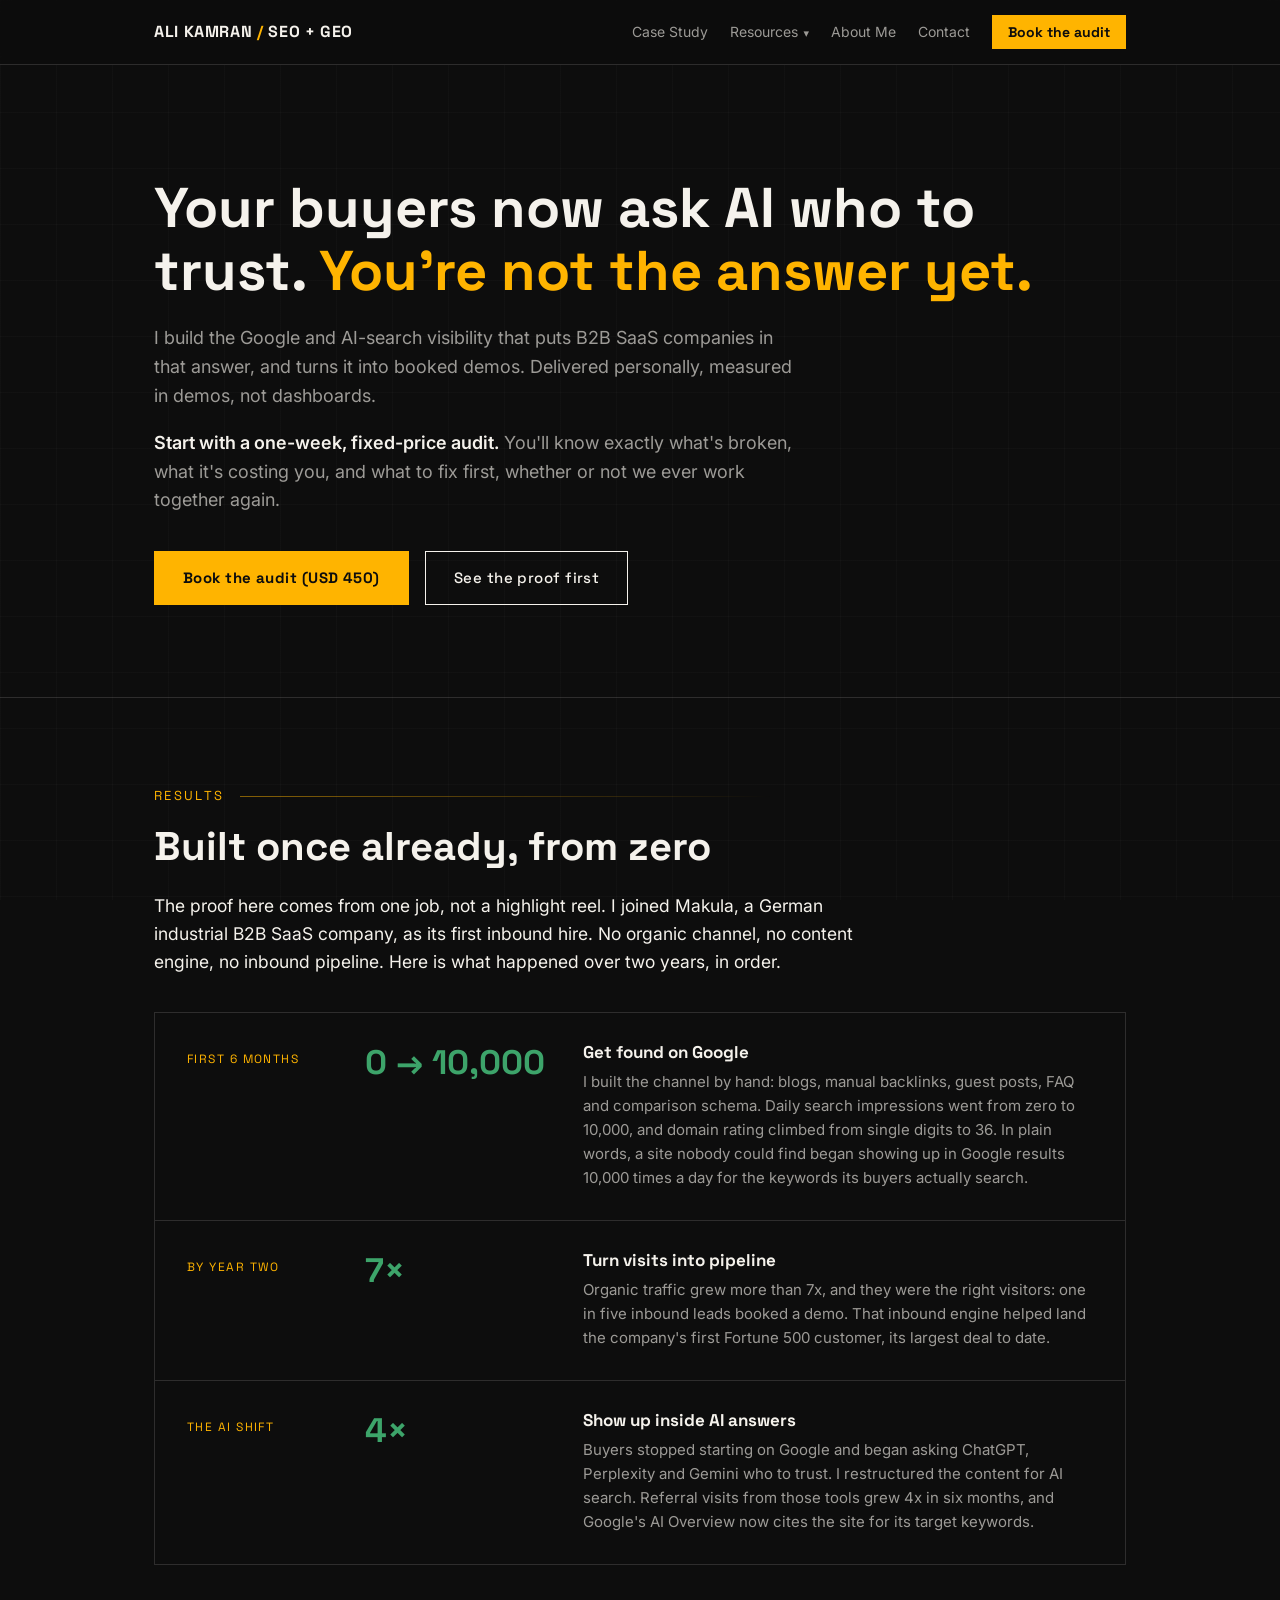
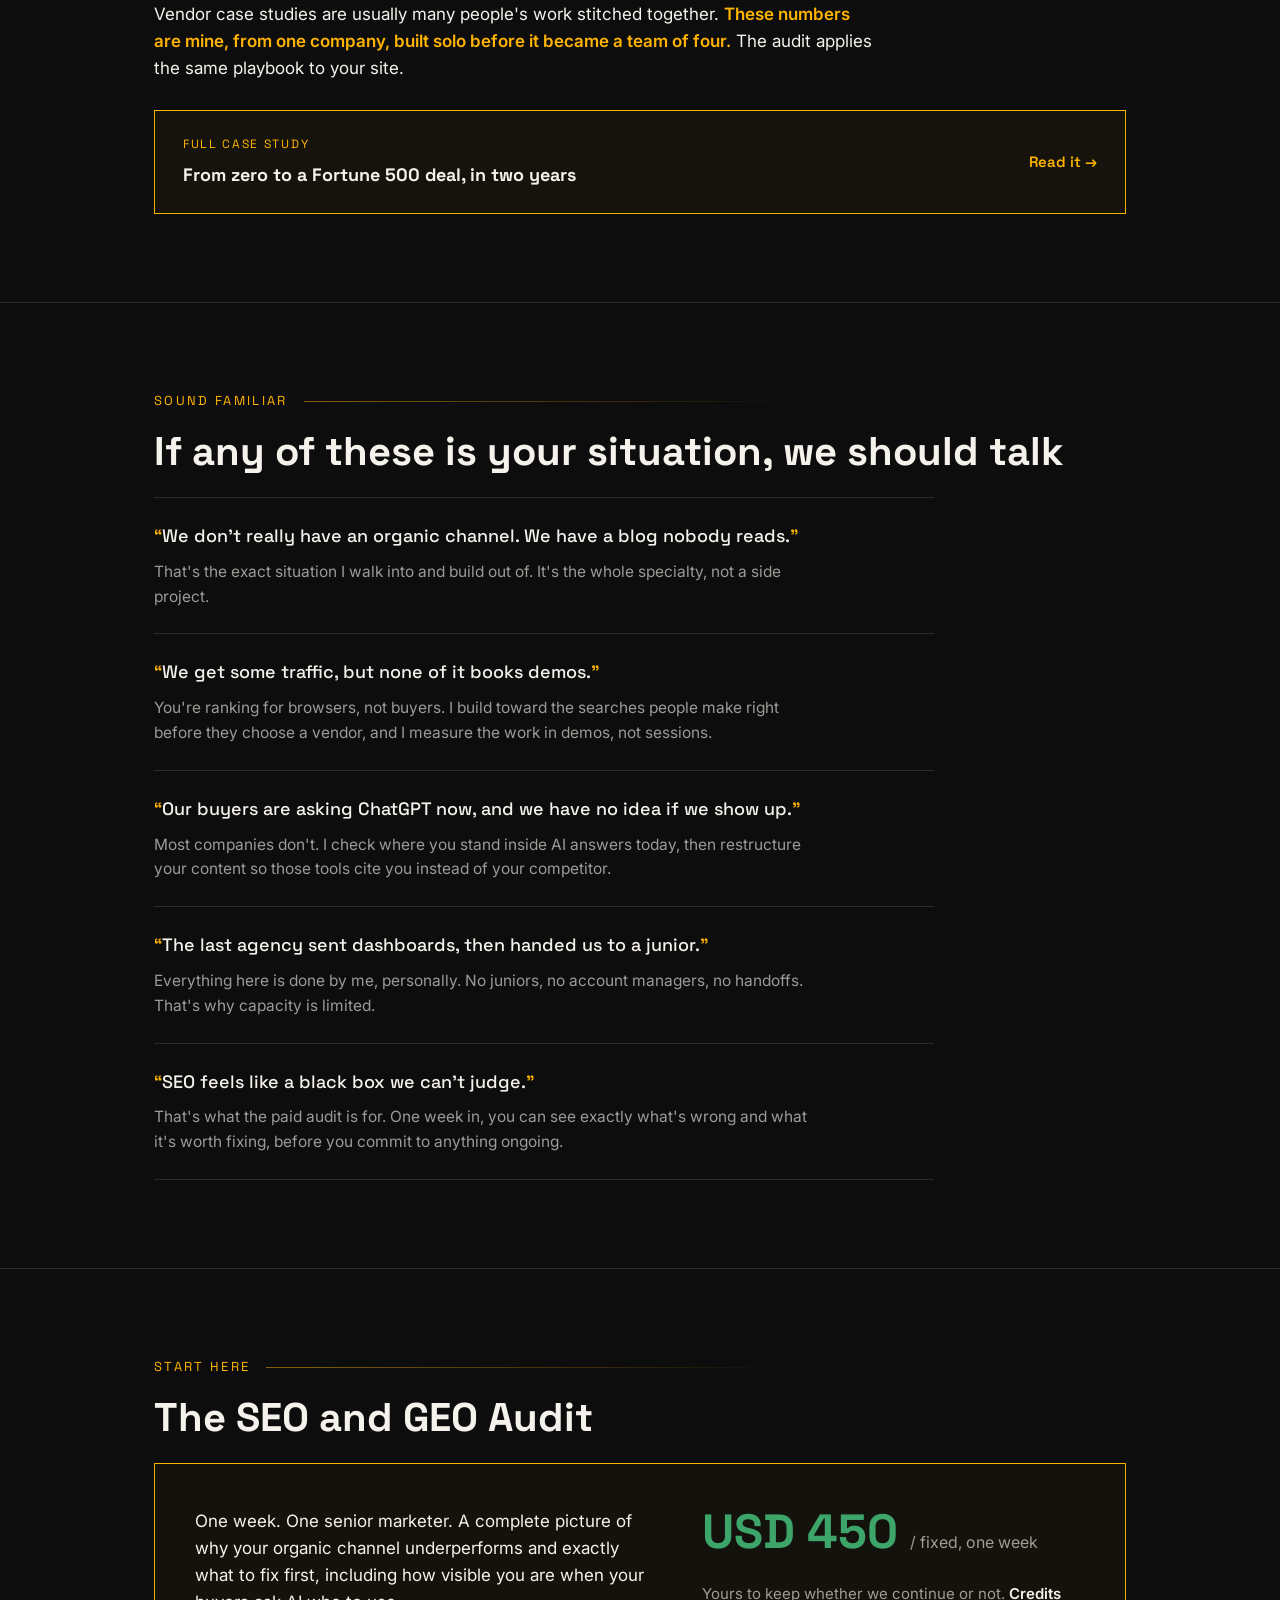
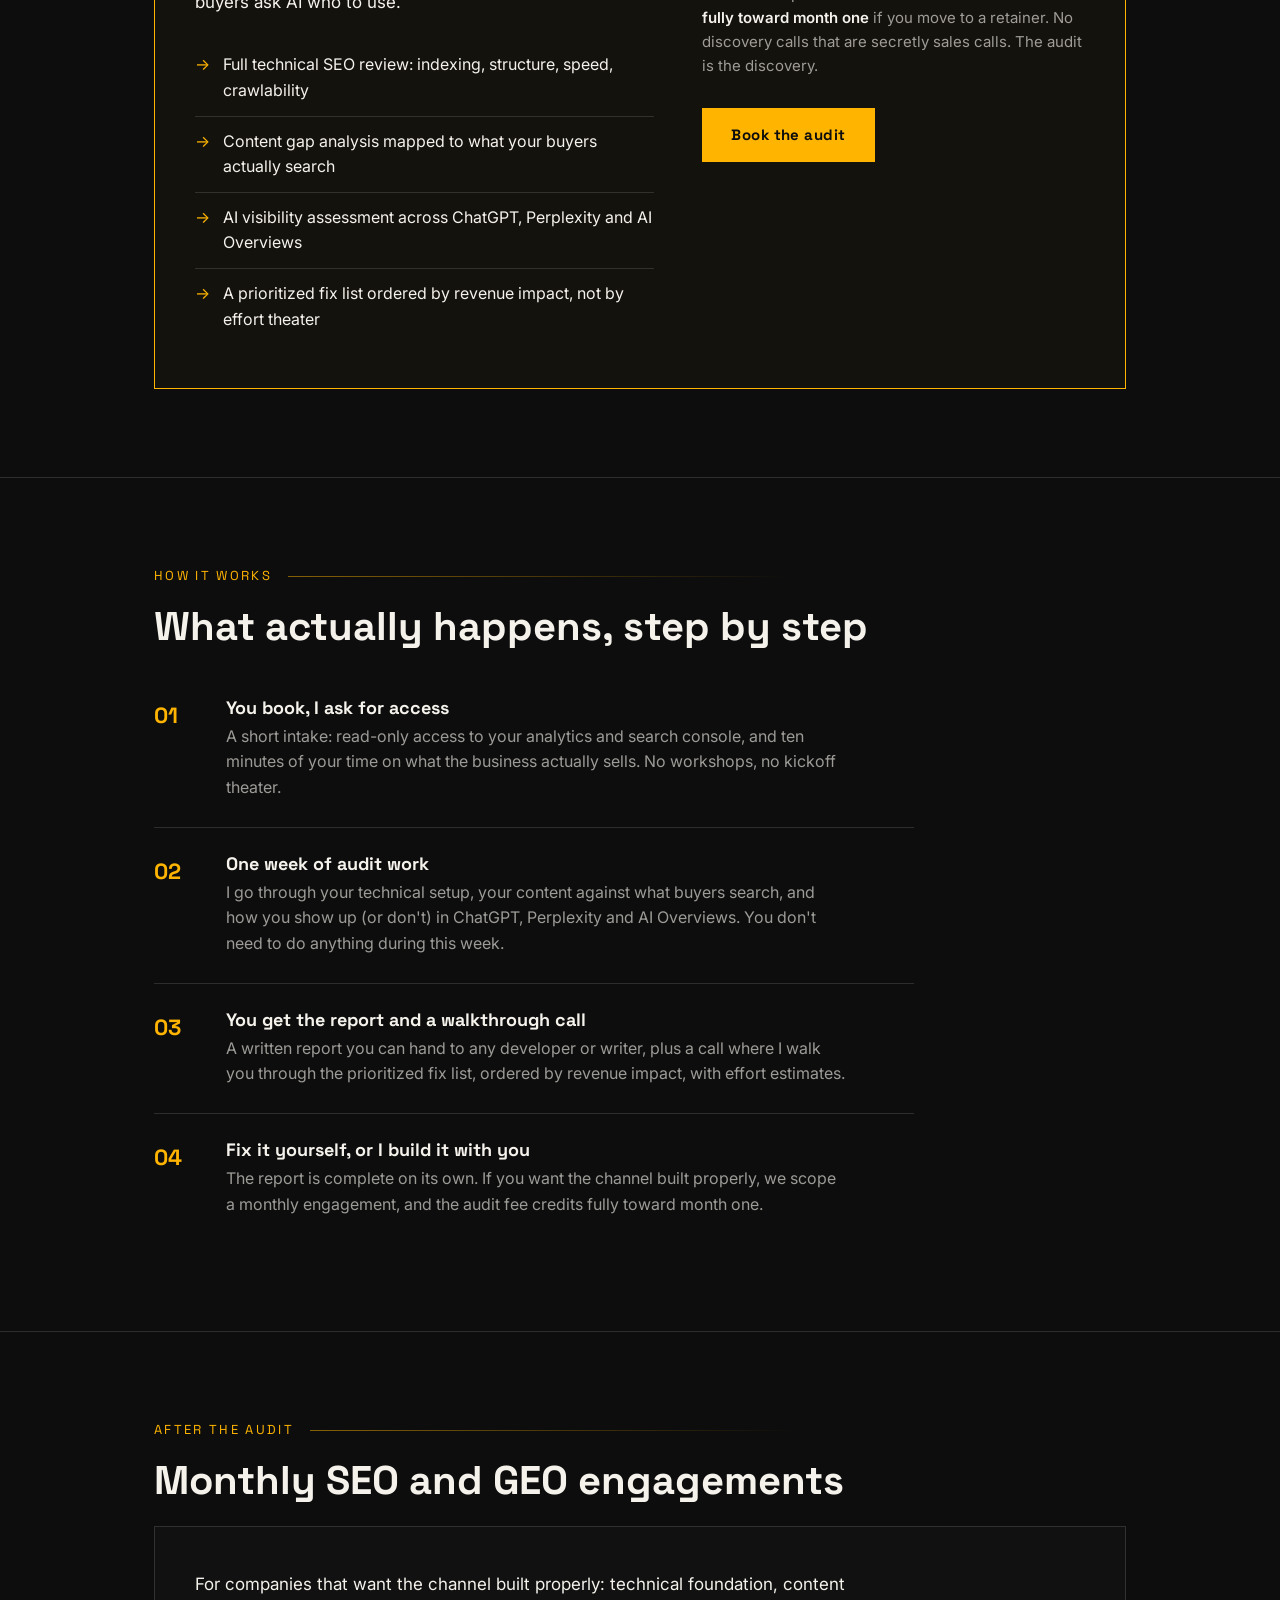
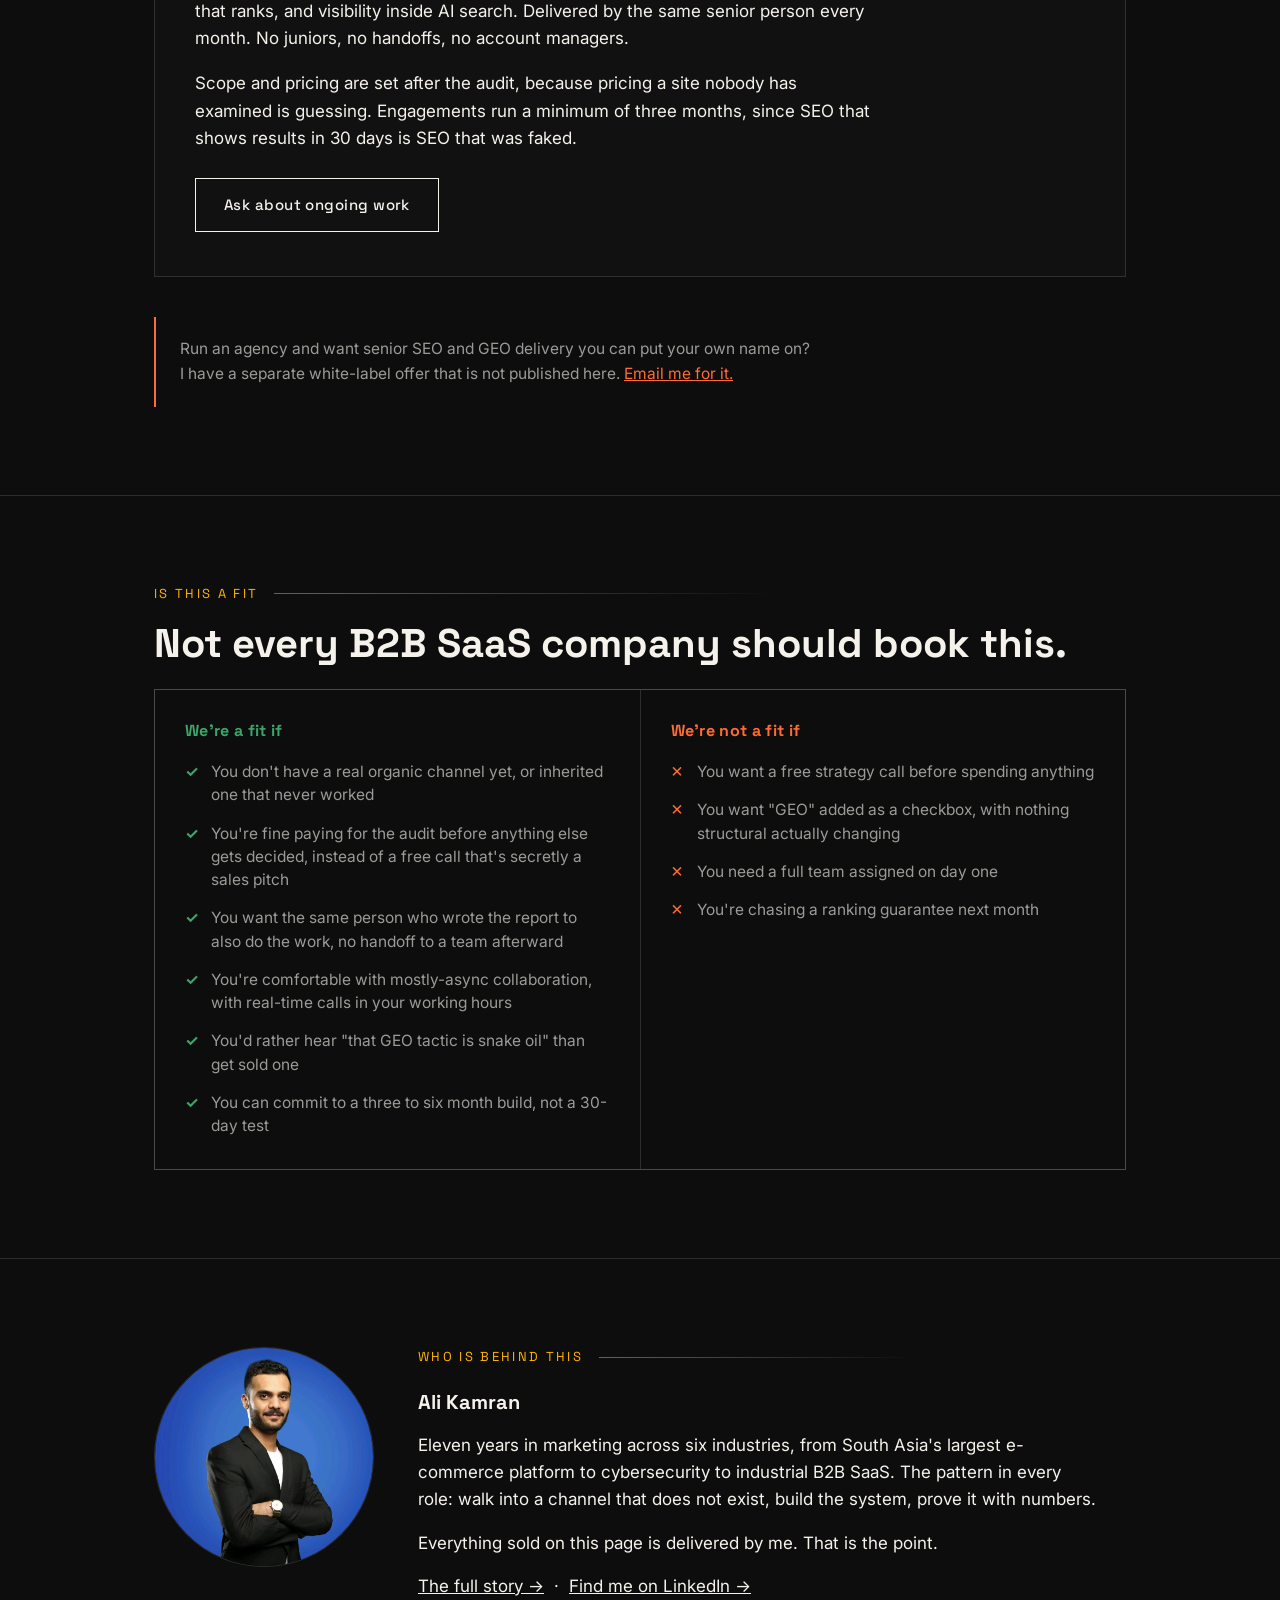
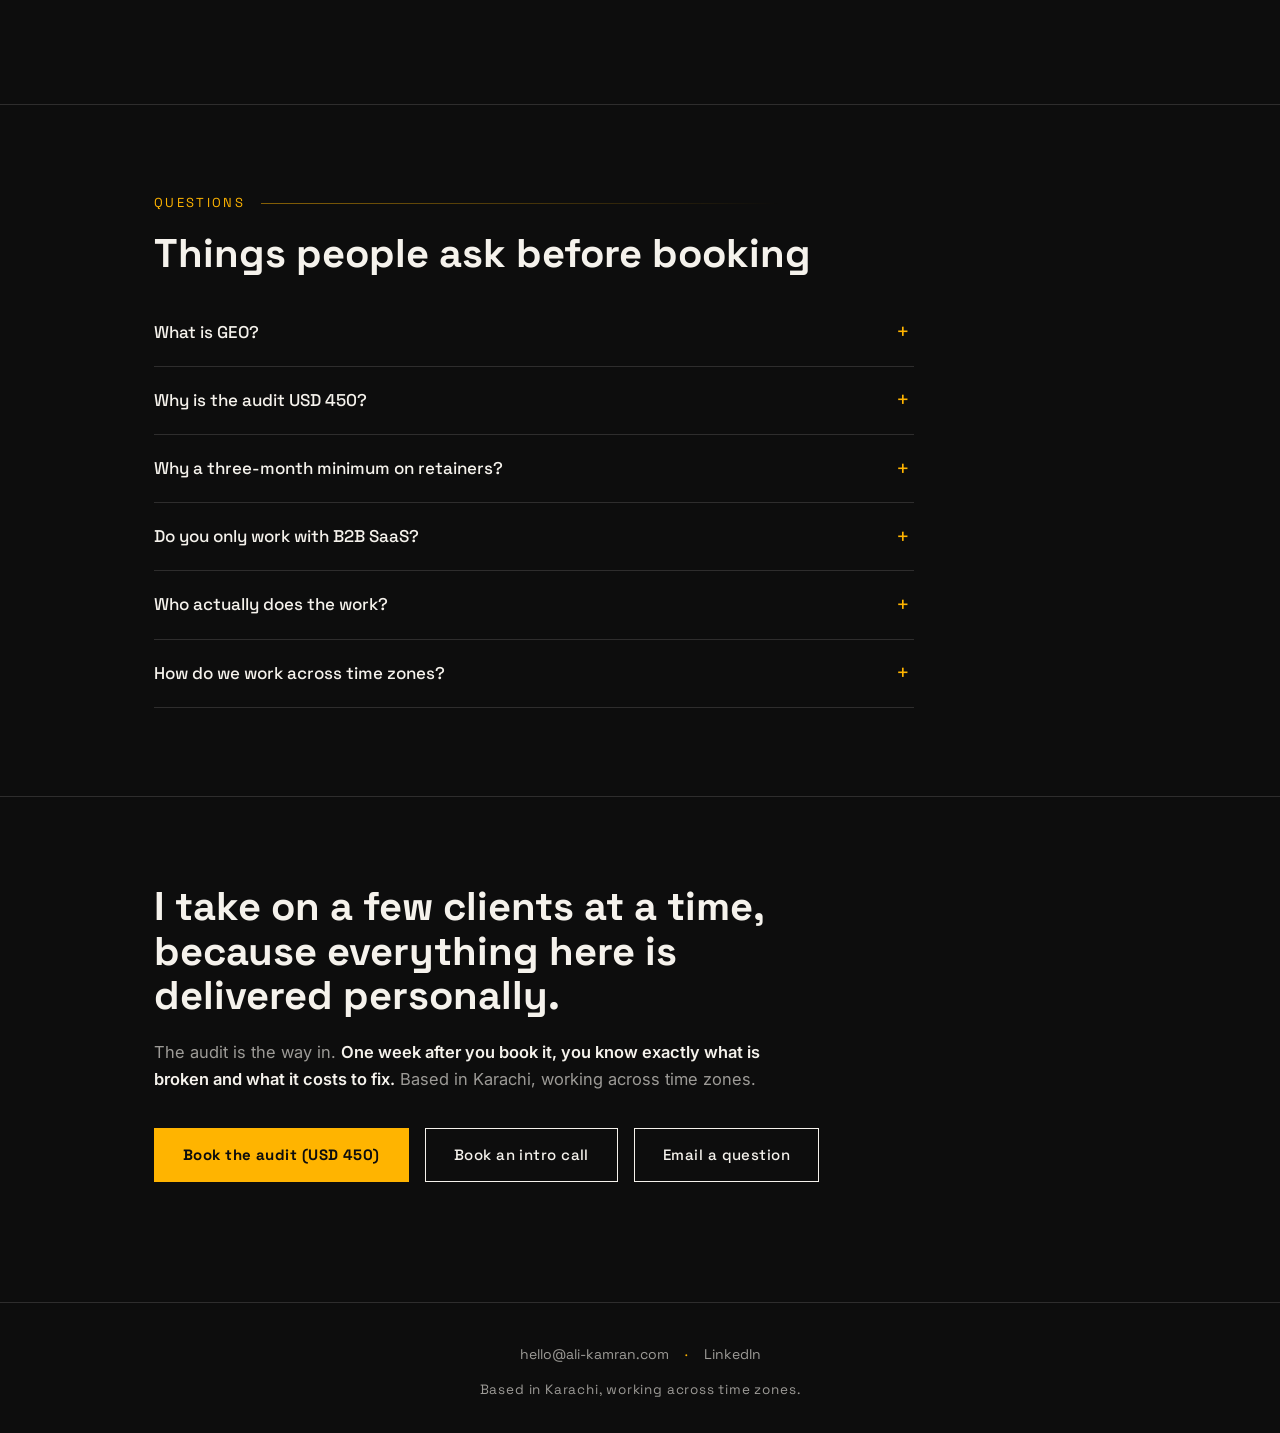
==== commit e680dca0: "Add Resources section (Blog + Guides), rework homepage/about/case-study positioning - New homepage h" ====
--- a/index.html
+++ b/index.html
@@ -99,12 +99,22 @@
 <header>
   <div class="wrap nav">
     <a class="brand" href="#top">ALI KAMRAN <span>/</span> SEO + GEO</a>
-    <ul class="nav-links">
+    <ul class="nav-links" id="navLinks">
       <li><a href="case-study.html">Case Study</a></li>
+      <li class="has-dropdown">
+        <a href="blog.html">Resources</a>
+        <ul class="dropdown">
+          <li><a href="blog.html">Blog</a></li>
+          <li><a href="guides.html">Guides</a></li>
+        </ul>
+      </li>
       <li><a href="about.html">About Me</a></li>
       <li><a href="#contact">Contact</a></li>
       <li class="nav-cta-item"><a class="nav-cta" href="https://calendly.com/ali-kamran035/30min" target="_blank" rel="noopener">Book the audit</a></li>
     </ul>
+    <button class="nav-toggle" id="navToggle" aria-label="Toggle navigation" aria-expanded="false" aria-controls="navLinks">
+      <span></span><span></span><span></span>
+    </button>
   </div>
 </header>
 
@@ -113,12 +123,12 @@
   <!-- HERO -->
   <section class="hero">
     <div class="wrap">
-      <h1>I get B2B SaaS companies found on Google, <em>and inside AI answers.</em></h1>
-      <p class="lede">Your buyers now ask ChatGPT, Perplexity and Google's AI who to trust before they ever see your site. I make sure the answer includes you: technical SEO, content that ranks, and visibility inside AI search. Delivered personally, measured in demos booked, not dashboards.</p>
-      <p class="lede"><b>Start with a one-week, fixed-price audit.</b> You'll know exactly what's broken, what it costs you, and what to fix first, whether or not we ever work together again.</p>
+      <h1>Your buyers now ask AI who to trust. <em>You're not the answer yet.</em></h1>
+      <p class="lede">I build the Google and AI-search visibility that puts B2B SaaS companies in that answer, and turns it into booked demos. Delivered personally, measured in demos, not dashboards.</p>
+      <p class="lede"><b>Start with a one-week, fixed-price audit.</b> You'll know exactly what's broken, what it's costing you, and what to fix first, whether or not we ever work together again.</p>
       <div class="cta-row">
         <a class="btn gold" href="https://calendly.com/ali-kamran035/30min" target="_blank" rel="noopener">Book the audit (USD 450)</a>
-        <a class="btn ghost" href="#results">See the results first</a>
+        <a class="btn ghost" href="#results">See the proof first</a>
       </div>
     </div>
   </section>
@@ -165,6 +175,36 @@
         </div>
         <span class="case-box-arrow">Read it &rarr;</span>
       </a>
+    </div>
+  </section>
+
+  <!-- SOUND FAMILIAR -->
+  <section id="familiar">
+    <div class="wrap">
+      <div class="sec-label">Sound familiar</div>
+      <h2 class="sec-title">If any of these is your situation, we should talk</h2>
+      <div class="pains">
+        <div class="pain">
+          <div class="pain-q">We don't really have an organic channel. We have a blog nobody reads.</div>
+          <div class="pain-a">That's the exact situation I walk into and build out of. It's the whole specialty, not a side project.</div>
+        </div>
+        <div class="pain">
+          <div class="pain-q">We get some traffic, but none of it books demos.</div>
+          <div class="pain-a">You're ranking for browsers, not buyers. I build toward the searches people make right before they choose a vendor, and I measure the work in demos, not sessions.</div>
+        </div>
+        <div class="pain">
+          <div class="pain-q">Our buyers are asking ChatGPT now, and we have no idea if we show up.</div>
+          <div class="pain-a">Most companies don't. I check where you stand inside AI answers today, then restructure your content so those tools cite you instead of your competitor.</div>
+        </div>
+        <div class="pain">
+          <div class="pain-q">The last agency sent dashboards, then handed us to a junior.</div>
+          <div class="pain-a">Everything here is done by me, personally. No juniors, no account managers, no handoffs. That's why capacity is limited.</div>
+        </div>
+        <div class="pain">
+          <div class="pain-q">SEO feels like a black box we can't judge.</div>
+          <div class="pain-a">That's what the paid audit is for. One week in, you can see exactly what's wrong and what it's worth fixing, before you commit to anything ongoing.</div>
+        </div>
+      </div>
     </div>
   </section>
 
@@ -240,6 +280,36 @@
     </div>
   </section>
 
+  <!-- FIT / NOT A FIT -->
+  <section id="fit">
+    <div class="wrap">
+      <div class="sec-label">Is this a fit</div>
+      <h2 class="sec-title">Not every B2B SaaS company should book this.</h2>
+      <div class="fit-grid">
+        <div class="fit-col good">
+          <h3>We're a fit if</h3>
+          <ul class="fit-list">
+            <li>You don't have a real organic channel yet, or inherited one that never worked</li>
+            <li>You're fine paying for the audit before anything else gets decided, instead of a free call that's secretly a sales pitch</li>
+            <li>You want the same person who wrote the report to also do the work, no handoff to a team afterward</li>
+            <li>You're comfortable with mostly-async collaboration, with real-time calls in your working hours</li>
+            <li>You'd rather hear "that GEO tactic is snake oil" than get sold one</li>
+            <li>You can commit to a three to six month build, not a 30-day test</li>
+          </ul>
+        </div>
+        <div class="fit-col bad">
+          <h3>We're not a fit if</h3>
+          <ul class="fit-list">
+            <li>You want a free strategy call before spending anything</li>
+            <li>You want "GEO" added as a checkbox, with nothing structural actually changing</li>
+            <li>You need a full team assigned on day one</li>
+            <li>You're chasing a ranking guarantee next month</li>
+          </ul>
+        </div>
+      </div>
+    </div>
+  </section>
+
   <!-- TESTIMONIALS: uncomment and fill with REAL quotes from your LinkedIn recommendations.
        Do not paraphrase. Copy the actual words and attribute with name, role, company.
   <section id="testimonials">
@@ -278,7 +348,7 @@
       <div class="faq">
         <details>
           <summary>What is GEO?</summary>
-          <div class="answer">Generative Engine Optimization: making your company visible and cited when buyers ask AI tools (ChatGPT, Perplexity, Google AI Overviews) for recommendations. It overlaps with SEO but has its own rules: how your content is structured, where you're mentioned, and whether AI systems treat your site as a source worth citing.</div>
+          <div class="answer">Generative Engine Optimization: making your company visible and cited when buyers ask AI tools (ChatGPT, Perplexity, Google AI Overviews) for recommendations. Here's the honest version most people won't tell you: Google's own guidance says there's no secret markup or magic file for this. Showing up in AI answers is mostly the fundamentals done properly, structured so AI systems can lift your answer cleanly and trust the source. I do that, and I tell you plainly what actually moves the needle and what's just hype.</div>
         </details>
         <details>
           <summary>Why is the audit USD 450?</summary>
@@ -329,5 +399,6 @@
     <div class="foot-line">Based in Karachi, working across time zones.</div>
   </div>
 </footer>
+<script src="nav.js" defer></script>
 </body>
 </html>
--- a/styles.css
+++ b/styles.css
@@ -67,11 +67,57 @@
   padding:8px 16px;
 }
 .nav-links a.nav-cta:hover{background:#ffc433;color:var(--ink);}
-@media(max-width:820px){.nav-links li:not(.nav-cta-item){display:none;}}
+.nav-links li.has-dropdown{position:relative;}
+.nav-links li.has-dropdown > a::after{content:"\25BE";margin-left:5px;font-size:11px;color:var(--dim);}
+.nav-links li.has-dropdown:hover > a::after,
+.nav-links li.has-dropdown:focus-within > a::after{color:var(--gold);}
+.dropdown{
+  display:none;position:absolute;top:100%;left:0;margin-top:0;
+  min-width:170px;background:var(--ink);border:1px solid var(--line);
+  list-style:none;padding:14px 0 6px;z-index:20;
+}
+.nav-links li.has-dropdown:hover .dropdown,
+.nav-links li.has-dropdown:focus-within .dropdown{display:block;}
+.dropdown a{display:block;padding:11px 18px;font-size:14px;white-space:nowrap;}
+.dropdown a:hover{color:var(--gold);background:rgba(255,180,0,0.04);}
+
+.nav-toggle{
+  display:none;flex-direction:column;justify-content:center;gap:5px;
+  width:36px;height:36px;background:none;border:none;cursor:pointer;padding:0;flex-shrink:0;
+}
+.nav-toggle span{display:block;width:100%;height:2px;background:var(--paper);transition:transform .2s ease, opacity .2s ease;}
+.nav-toggle[aria-expanded="true"] span:nth-child(1){transform:translateY(7px) rotate(45deg);}
+.nav-toggle[aria-expanded="true"] span:nth-child(2){opacity:0;}
+.nav-toggle[aria-expanded="true"] span:nth-child(3){transform:translateY(-7px) rotate(-45deg);}
+
+@media(max-width:820px){
+  .nav-toggle{display:flex;}
+  .nav-links li:not(.nav-cta-item){display:none;}
+
+  .nav-links.open{
+    display:flex;flex-direction:column;align-items:stretch;gap:0;
+    position:fixed;top:64px;left:0;right:0;
+    background:var(--ink);border-bottom:1px solid var(--line);
+    padding:4px 24px 20px;max-height:calc(100vh - 64px);overflow-y:auto;z-index:9;
+  }
+  .nav-links.open li{display:block;width:100%;}
+  .nav-links.open li a{display:block;padding:16px 0;font-size:16px;border-bottom:1px solid var(--line);}
+  .nav-links.open li.nav-cta-item{border:none;margin-top:10px;}
+  .nav-links.open li.nav-cta-item a.nav-cta{
+    display:inline-block;border-bottom:none;padding:12px 22px;font-size:15px;
+  }
+  .nav-links.open li.has-dropdown > a::after{display:none;}
+  .nav-links.open .dropdown{
+    display:block;position:static;margin-top:0;border:none;background:none;padding:0 0 8px 18px;
+  }
+  .nav-links.open .dropdown a{padding:12px 0;font-size:15px;border-bottom:1px solid var(--line);color:var(--dim);}
+}
 @media(max-width:480px){
-  .brand{font-size:13px;}
-  .nav-links a.nav-cta{padding:8px 12px;font-size:14px;}
-  .wrap{padding:0 18px;}
+  .brand{font-size:12px;}
+  .nav{gap:10px;}
+  .nav-toggle{width:30px;height:30px;}
+  .nav-links a.nav-cta{padding:7px 10px;font-size:13px;white-space:nowrap;}
+  .wrap{padding:0 16px;}
 }
 
 .hero{padding:112px 0 92px;border-top:none;}
@@ -241,6 +287,159 @@
 .faq .answer{padding:0 0 22px;color:var(--dim);font-size:16px;max-width:680px;}
 .faq .answer b{color:var(--paper);font-weight:600;}
 
+/* Sound familiar */
+.pains{max-width:780px;margin-top:8px;}
+.pains .pain{
+  padding:24px 0;border-bottom:1px solid var(--line);
+  display:grid;gap:9px;
+}
+.pains .pain:first-child{border-top:1px solid var(--line);}
+.pains .pain-q{
+  font-family:'Space Grotesk',sans-serif;font-size:18px;font-weight:500;color:var(--paper);
+}
+.pains .pain-q::before{content:"\201C";color:var(--gold);}
+.pains .pain-q::after{content:"\201D";color:var(--gold);}
+.pains .pain-a{color:var(--dim);font-size:15.5px;max-width:660px;}
+.pains .pain-a b{color:var(--paper);font-weight:600;}
+
+/* Fit / not a fit */
+.fit-grid{
+  display:grid;grid-template-columns:1fr 1fr;gap:1px;
+  background:var(--line);border:1px solid var(--line);margin-top:8px;
+}
+.fit-col{background:var(--ink);padding:32px 30px;}
+.fit-col h3{
+  font-family:'Space Grotesk',sans-serif;font-size:16px;
+  margin-bottom:20px;letter-spacing:0.02em;
+}
+.fit-col.good h3{color:var(--green-bright);}
+.fit-col.bad h3{color:var(--orange);}
+.fit-list{list-style:none;display:grid;gap:15px;}
+.fit-list li{position:relative;padding-left:26px;color:var(--dim);font-size:15.5px;line-height:1.5;}
+.fit-col.good .fit-list li::before{content:"\2713";position:absolute;left:0;color:var(--green-bright);font-weight:700;}
+.fit-col.bad .fit-list li::before{content:"\2715";position:absolute;left:0;color:var(--orange);font-weight:700;}
+@media(max-width:700px){.fit-grid{grid-template-columns:1fr;}}
+
+/* Resources index (blog / guides listing) */
+.res-hero{padding:80px 0 48px;border-top:none;}
+.res-hero p.dek{color:var(--dim);font-size:17.5px;max-width:640px;}
+
+.res-grid{display:grid;grid-template-columns:1fr;gap:1px;background:var(--line);border:1px solid var(--line);margin-top:24px;}
+.res-card{background:var(--ink);text-decoration:none;transition:background .15s;display:flex;align-items:stretch;}
+.res-card:hover{background:rgba(255,180,0,0.03);}
+.res-card-body{padding:28px 30px;flex:1;min-width:0;}
+
+/* Card thumbnail — abstract brand mark, not a stock photo — sits beside the text, not above it */
+.res-thumb{
+  position:relative;overflow:hidden;flex-shrink:0;width:220px;
+  border-right:1px solid var(--line);
+  display:flex;align-items:center;justify-content:center;
+  background:
+    radial-gradient(circle at 25% 20%, rgba(255,180,0,0.14), transparent 55%),
+    repeating-linear-gradient(0deg, rgba(245,242,236,0.035) 0 1px, transparent 1px 26px),
+    repeating-linear-gradient(90deg, rgba(245,242,236,0.035) 0 1px, transparent 1px 26px),
+    var(--ink);
+}
+.res-thumb svg{width:100%;height:100%;color:var(--gold);opacity:0.92;}
+
+.res-card h3{font-size:19px;font-weight:700;color:var(--paper);margin-bottom:10px;line-height:1.3;}
+.res-excerpt{color:var(--dim);font-size:15px;line-height:1.6;margin-bottom:16px;}
+.res-meta{font-family:'Space Grotesk',sans-serif;font-size:13px;color:var(--dim);}
+.res-empty{padding:48px 30px;color:var(--dim);font-size:15.5px;background:var(--ink);}
+@media(max-width:700px){
+  .res-card{flex-direction:column;}
+  .res-thumb{width:100%;aspect-ratio:16/9;border-right:none;border-bottom:1px solid var(--line);}
+}
+
+/* Shared: kicker, byline, callout boxes, takeaway CTA — used by the case study and articles */
+.case-kicker{
+  font-family:'Space Grotesk',sans-serif;font-size:13px;letter-spacing:0.18em;
+  text-transform:uppercase;color:var(--gold);margin-bottom:18px;
+}
+.byline{display:flex;align-items:center;gap:14px;margin-top:32px;padding-top:28px;border-top:1px solid var(--line);}
+.byline-avatar{
+  width:40px;height:40px;border-radius:50%;object-fit:cover;
+  flex-shrink:0;border:1px solid var(--line);
+}
+.byline-name{font-family:'Space Grotesk',sans-serif;font-size:14.5px;font-weight:600;}
+.byline-name a{color:var(--gold);text-decoration:none;}
+.byline-name a:hover{text-decoration:underline;}
+.byline-role{font-size:13px;color:var(--dim);margin-top:2px;}
+
+.box{border-left:3px solid; padding:20px 24px;margin:28px 0;max-width:720px;background:rgba(245,242,236,0.02);}
+.box.warn{border-color:var(--orange);}
+.box.good{border-color:var(--green-bright);}
+.box.info{border-color:var(--gold);}
+.box .box-label{
+  font-family:'Space Grotesk',sans-serif;font-weight:700;font-size:12.5px;
+  letter-spacing:0.1em;text-transform:uppercase;margin-bottom:8px;display:block;
+}
+.box.warn .box-label{color:var(--orange);}
+.box.good .box-label{color:var(--green-bright);}
+.box.info .box-label{color:var(--gold);}
+.box p{font-size:15.5px;color:var(--paper);line-height:1.6;}
+
+.takeaway{
+  border:1px solid var(--gold);padding:36px 36px;margin-top:40px;
+  background:rgba(255,180,0,0.03);
+}
+.takeaway .box-label{color:var(--gold);}
+.takeaway p{font-size:17px;max-width:700px;}
+
+/* Article template (blog / guides posts — lighter than the case study) */
+.article-hero{padding:72px 0 40px;border-top:none;}
+.article-hero .case-kicker{margin-bottom:16px;}
+.article-hero h1{font-size:clamp(28px,4.2vw,42px);font-weight:700;max-width:800px;margin-bottom:16px;}
+.article-hero p.dek{color:var(--dim);font-size:17.5px;max-width:640px;margin-bottom:28px;}
+
+/* Banner — abstract brand visual, not a stock photo */
+.article-banner{
+  aspect-ratio:21/9;position:relative;overflow:hidden;margin-top:36px;
+  border:1px solid var(--line);display:flex;align-items:center;justify-content:center;
+  background:
+    radial-gradient(circle at 28% 25%, rgba(255,180,0,0.14), transparent 55%),
+    repeating-linear-gradient(0deg, rgba(245,242,236,0.035) 0 1px, transparent 1px 32px),
+    repeating-linear-gradient(90deg, rgba(245,242,236,0.035) 0 1px, transparent 1px 32px),
+    var(--ink);
+}
+.article-banner svg{width:100%;height:100%;color:var(--gold);opacity:0.92;}
+@media(max-width:640px){.article-banner{aspect-ratio:16/11;}}
+
+/* Body layout — sticky sidebar TOC + content column */
+.article-layout{padding-top:0;border-top:1px solid var(--line);margin-top:44px;padding-top:52px;}
+.article-grid{display:grid;grid-template-columns:216px 1fr;gap:52px;align-items:start;}
+.toc-sticky{position:sticky;top:88px;}
+.toc-sticky .toc-label{
+  font-family:'Space Grotesk',sans-serif;font-size:12px;letter-spacing:0.14em;text-transform:uppercase;
+  color:var(--gold);margin-bottom:16px;
+}
+.toc-sticky ul{list-style:none;display:grid;gap:12px;}
+.toc-sticky a{color:var(--dim);font-size:14px;text-decoration:none;display:block;line-height:1.4;}
+.toc-sticky a:hover{color:var(--gold);}
+@media(max-width:880px){
+  .article-grid{grid-template-columns:1fr;gap:28px;}
+  .toc-sticky{position:static;border:1px solid var(--line);padding:22px 24px;background:rgba(245,242,236,0.02);}
+}
+
+.article-body h2{font-size:clamp(22px,2.8vw,28px);font-weight:700;margin:44px 0 16px;}
+.article-body h2:first-child{margin-top:0;}
+.article-body h3{font-size:18px;font-weight:700;margin:32px 0 12px;}
+.article-body p{color:var(--dim);font-size:16.5px;line-height:1.75;margin-bottom:18px;}
+.article-body p b,.article-body li b{color:var(--paper);font-weight:600;}
+.article-body ul,.article-body ol{color:var(--dim);font-size:16.5px;line-height:1.75;margin:0 0 18px 22px;}
+.article-body li{margin-bottom:8px;}
+.article-body a{color:var(--gold);text-decoration:underline;text-decoration-color:rgba(255,180,0,0.4);}
+.article-endcap{padding-top:8px;}
+.author-strip{
+  display:flex;align-items:center;gap:16px;padding:28px 0;border-top:1px solid var(--line);
+  border-bottom:1px solid var(--line);margin-bottom:40px;
+}
+.author-strip img{width:48px;height:48px;border-radius:50%;object-fit:cover;border:1px solid var(--line);}
+.author-strip .name{font-family:'Space Grotesk',sans-serif;font-weight:600;font-size:14.5px;}
+.author-strip .role{color:var(--dim);font-size:13.5px;margin-top:2px;}
+.keep-reading{margin-top:56px;}
+.keep-reading h3{font-family:'Space Grotesk',sans-serif;font-size:16px;margin-bottom:20px;}
+
 /* Contact */
 .contact{padding-bottom:120px;}
 .contact h2{font-size:clamp(28px,4.2vw,40px);margin-bottom:20px;max-width:700px;}
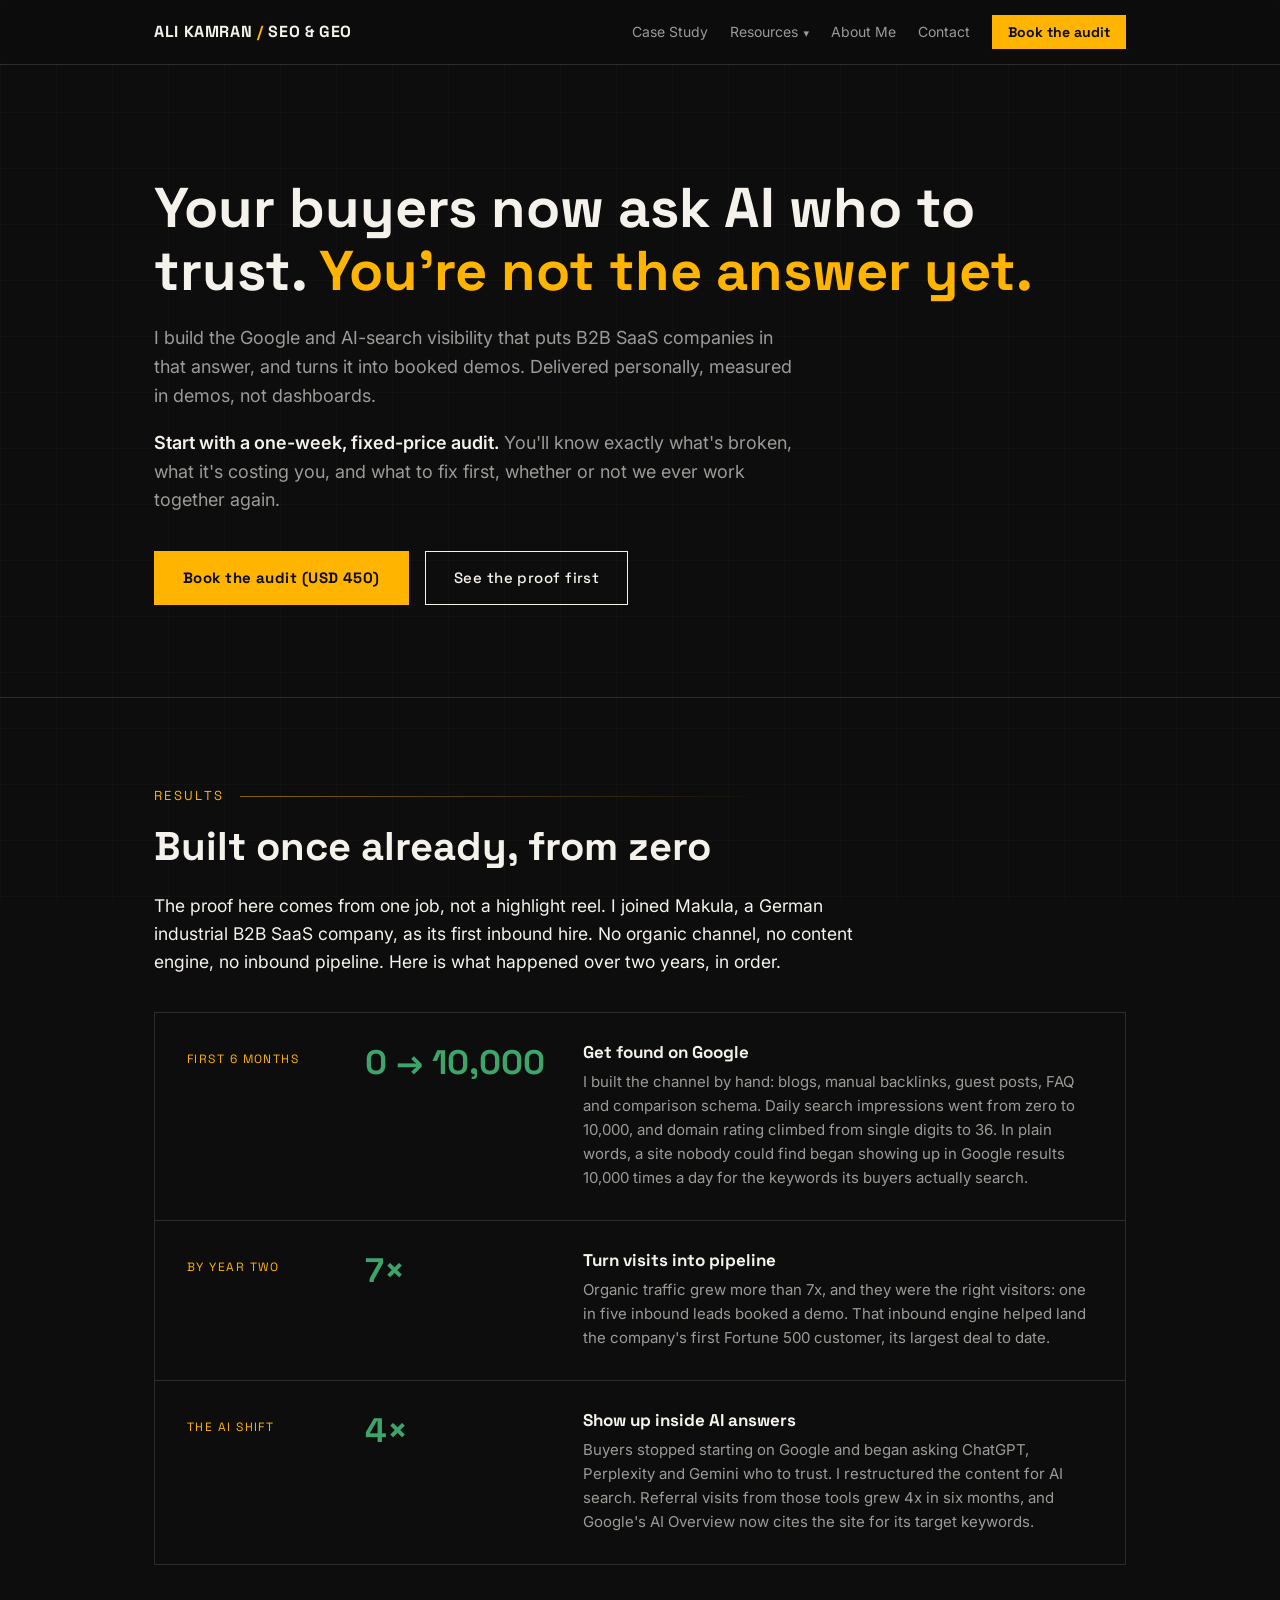
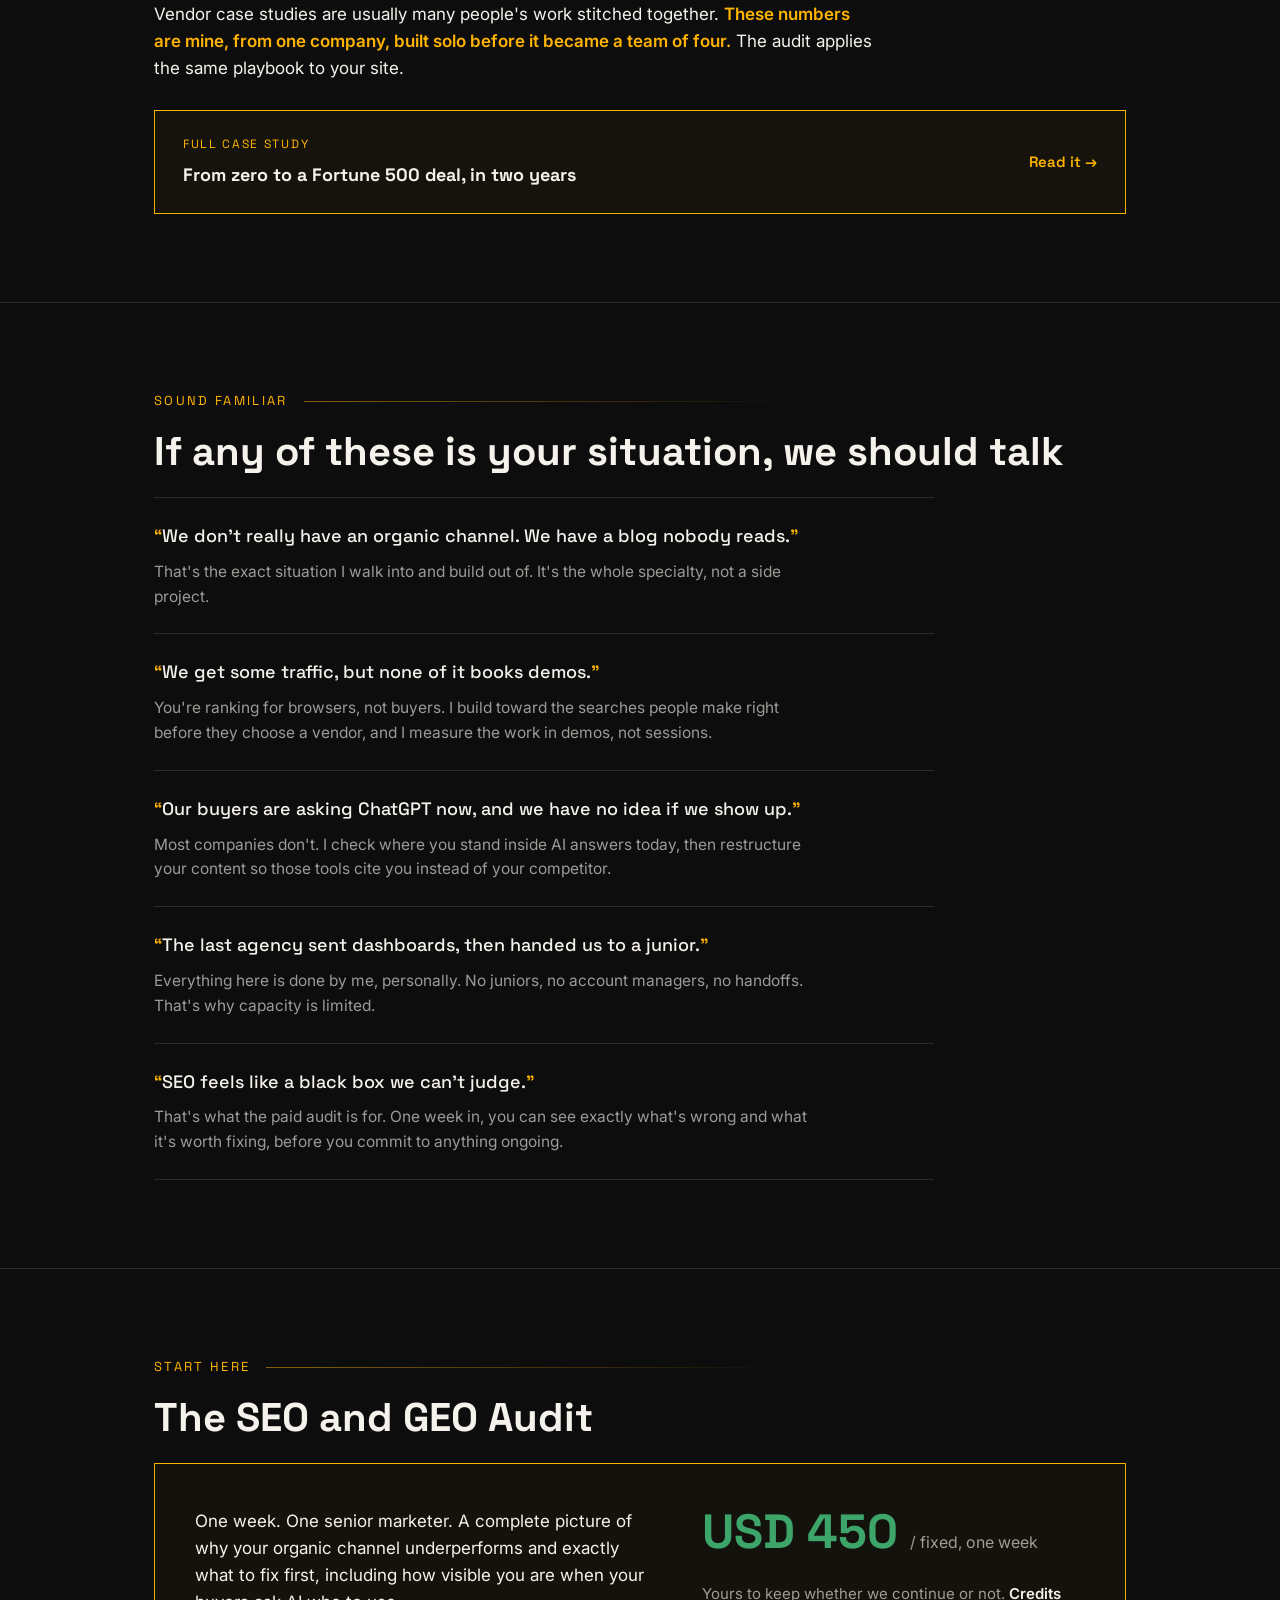
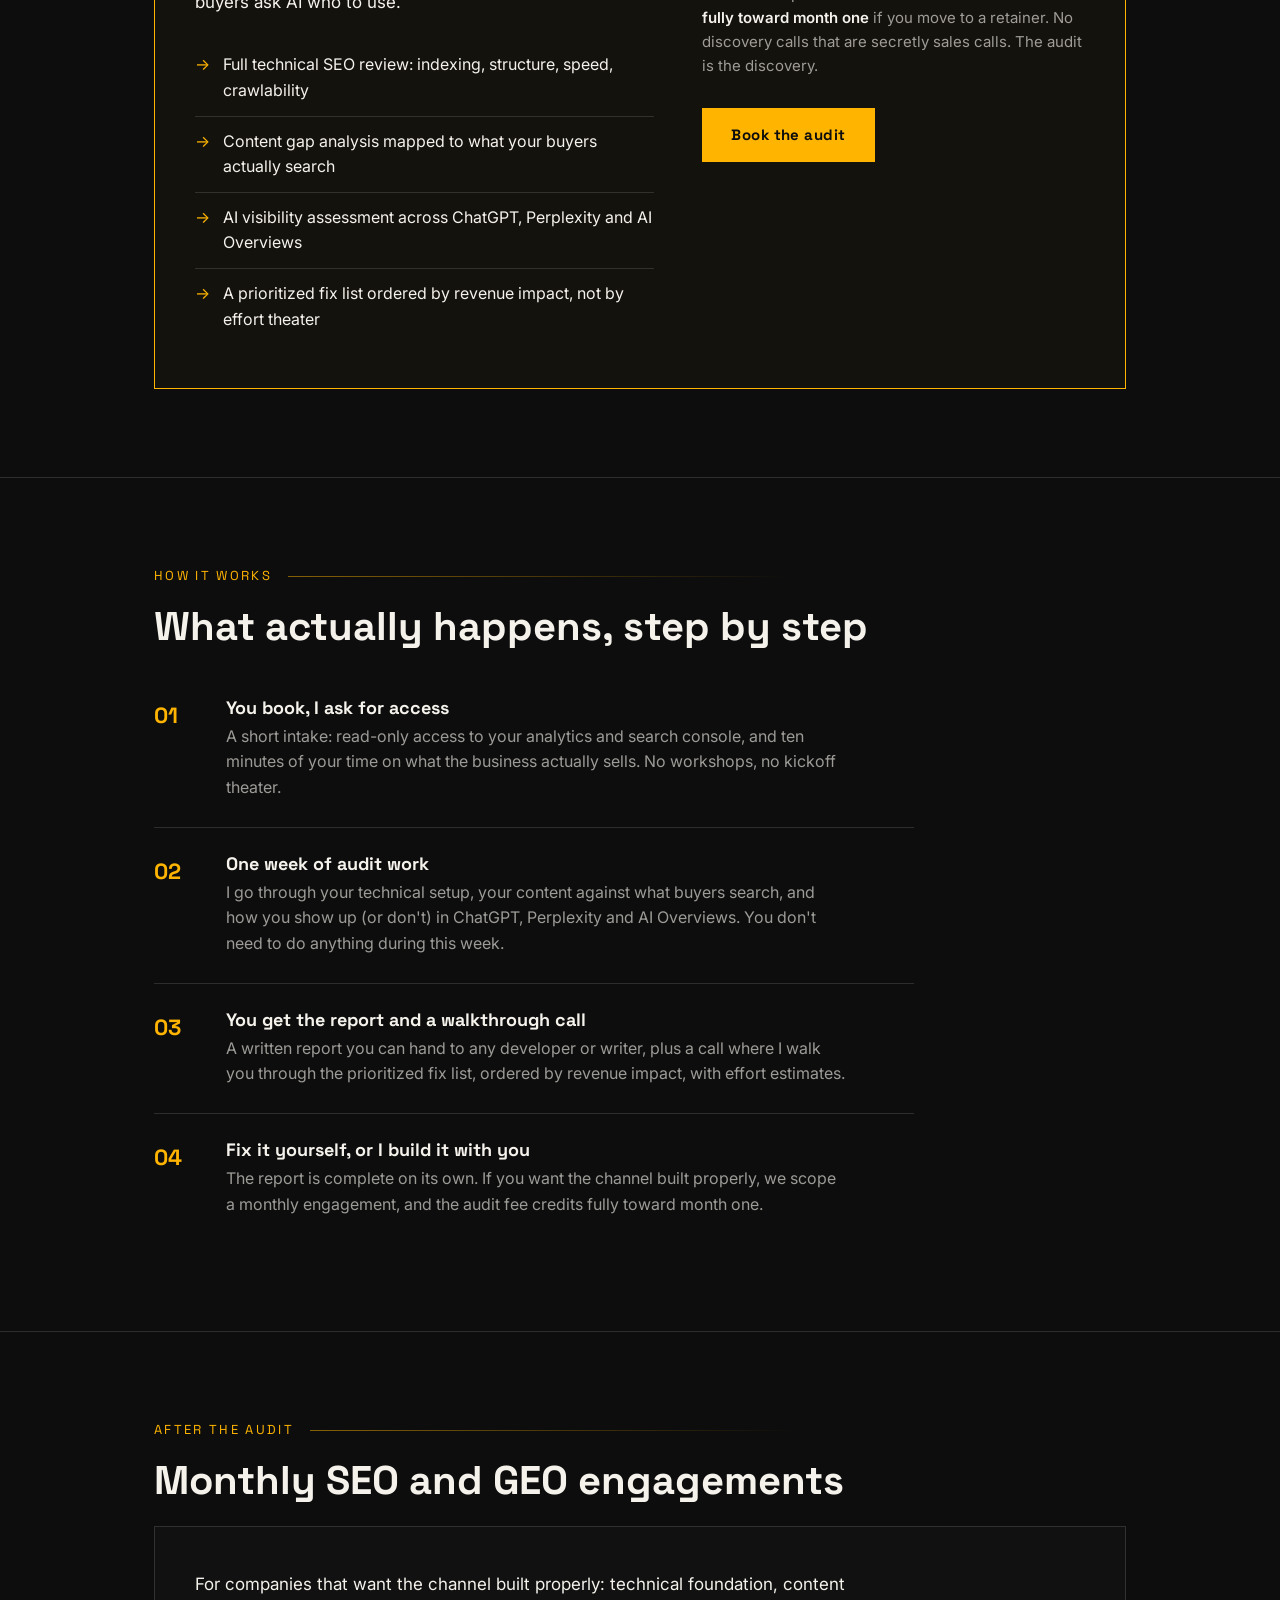
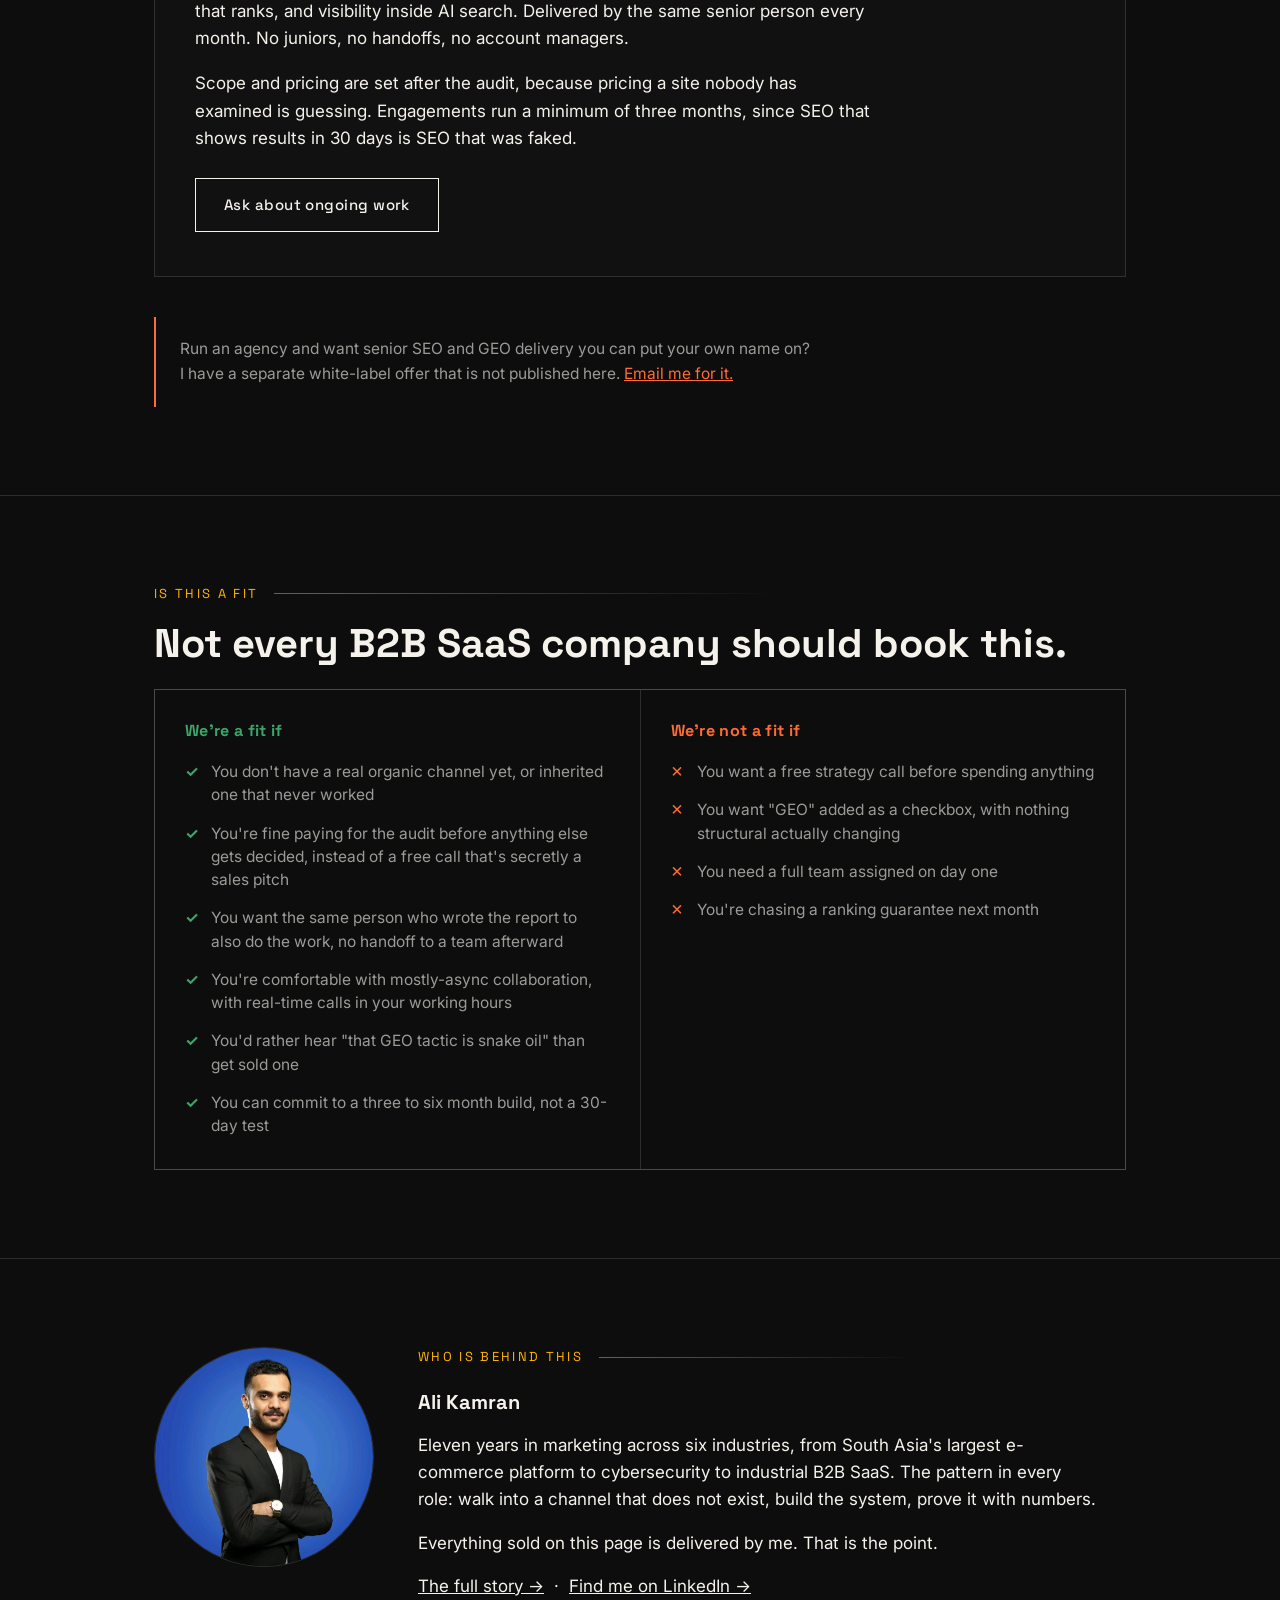
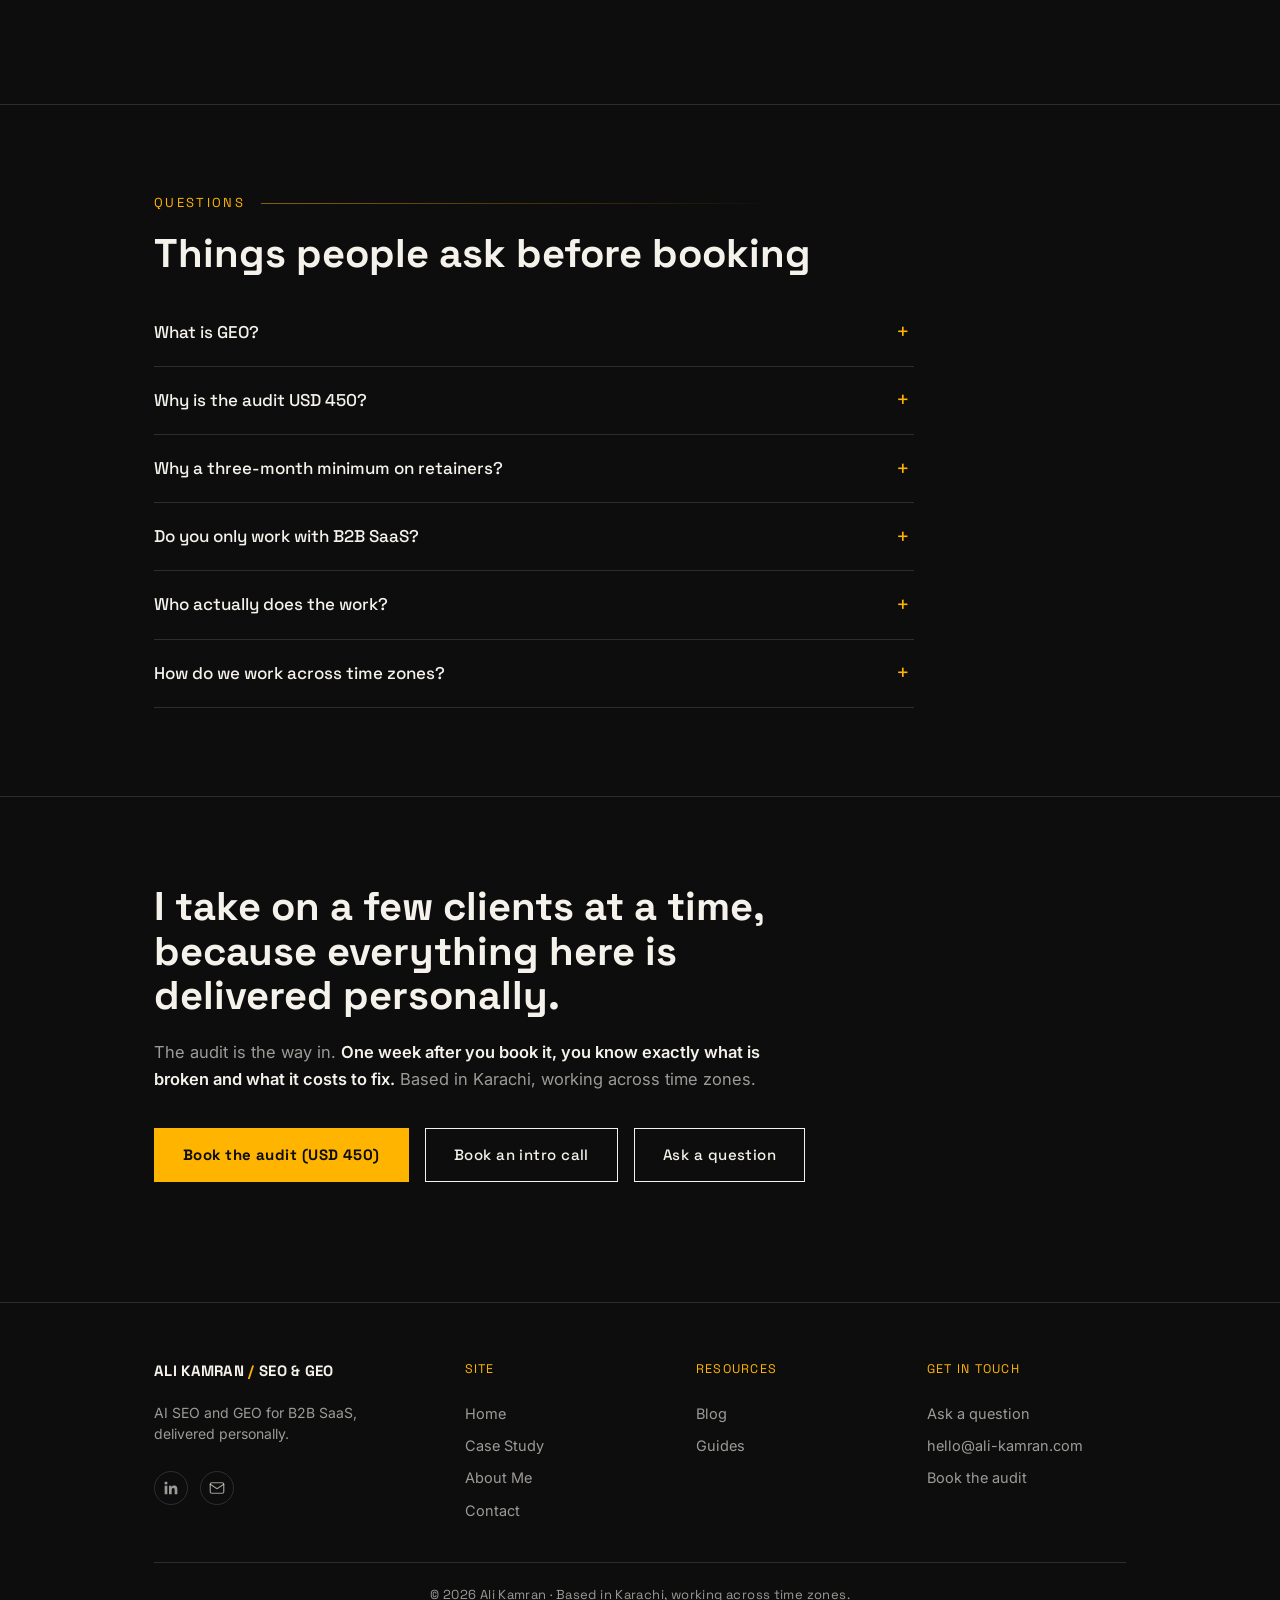
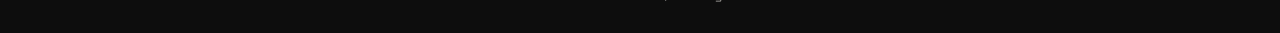
==== commit 61a4981f: "Add pillar guide, ask-a-question page, floating card/banner system, SEO schema audit - New pillar gu" ====
--- a/index.html
+++ b/index.html
@@ -10,11 +10,11 @@
 </script>
 <meta charset="UTF-8">
 <meta name="viewport" content="width=device-width, initial-scale=1.0">
-<title>Ali Kamran | SEO & AI Search Visibility for B2B SaaS</title>
-<meta name="description" content="Senior SEO and GEO consultant for B2B SaaS. Start with a fixed-price, one-week audit of your organic channel and AI-search visibility.">
+<title>AI SEO Services (GEO) for B2B SaaS | Ali Kamran</title>
+<meta name="description" content="AI SEO services and generative engine optimization for B2B SaaS: get your brand cited by ChatGPT, Perplexity, and Google's AI. Start with a fixed-price, one-week audit.">
 <link rel="canonical" href="https://ali-kamran.com/">
-<meta property="og:title" content="Ali Kamran | SEO & AI Search Visibility for B2B SaaS">
-<meta property="og:description" content="SEO that ends in demos, not dashboards. Start with a fixed-price one-week audit of your organic channel and AI-search visibility.">
+<meta property="og:title" content="AI SEO Services (GEO) for B2B SaaS | Ali Kamran">
+<meta property="og:description" content="AI SEO services and generative engine optimization for B2B SaaS: get your brand cited by ChatGPT, Perplexity, and Google's AI. Start with a fixed-price, one-week audit.">
 <meta property="og:type" content="website">
 <meta property="og:url" content="https://ali-kamran.com/">
 <meta property="og:image" content="https://ali-kamran.com/og-image.png">
@@ -98,7 +98,7 @@
 <body>
 <header>
   <div class="wrap nav">
-    <a class="brand" href="#top">ALI KAMRAN <span>/</span> SEO + GEO</a>
+    <a class="brand" href="#top">ALI KAMRAN <span>/</span> SEO & GEO</a>
     <ul class="nav-links" id="navLinks">
       <li><a href="case-study.html">Case Study</a></li>
       <li class="has-dropdown">
@@ -168,6 +168,17 @@
       </div>
 
       <p class="kicker">Vendor case studies are usually many people's work stitched together. <strong>These numbers are mine, from one company, built solo before it became a team of four.</strong> The audit applies the same playbook to your site.</p>
+
+      <!-- HOLD: Simon's quote is a draft, not yet approved by him. Do not deploy until confirmed.
+      <div class="client-quote">
+        <blockquote>"Ali built our organic and AI search visibility from literally nothing. He didn't just chase rankings, he understood how our buyers actually research before they talk to sales, and rebuilt our content around that. The impact showed up in real pipeline, including our largest deal to date. I'd work with him again without hesitation."</blockquote>
+        <div class="quote-attribution">
+          <img class="quote-avatar" src="simon-spelzhausen.jpeg" alt="Simon Spelzhausen" width="48" height="48" loading="lazy">
+          <cite><b>Simon Spelzhausen</b><span>Co-founder, Makula</span></cite>
+        </div>
+      </div>
+      -->
+
       <a class="case-box" href="case-study.html">
         <div>
           <div class="case-box-label">Full case study</div>
@@ -310,16 +321,25 @@
     </div>
   </section>
 
-  <!-- TESTIMONIALS: uncomment and fill with REAL quotes from your LinkedIn recommendations.
-       Do not paraphrase. Copy the actual words and attribute with name, role, company.
+  <!-- HOLD: testimonials not yet cleared to deploy. Do not remove this comment wrapper until confirmed.
   <section id="testimonials">
     <div class="wrap">
       <div class="sec-label">What colleagues say</div>
       <h2 class="sec-title">On the record</h2>
       <div class="quotes">
         <div class="quote">
-          <blockquote>"QUOTE TEXT HERE"</blockquote>
-          <cite><b>Full Name</b>, Role, Company</cite>
+          <blockquote>"I had the pleasure of working with Ali, and I can confidently say he is an exceptional marketer. Ali combines strategic thinking with creative execution, building strong, authentic brands that truly connect with their audiences. His ability to turn insights into impactful campaigns consistently drives measurable results. Any team would be lucky to have Ali leading their marketing efforts."</blockquote>
+          <div class="quote-attribution">
+            <img class="quote-avatar" src="ali-majid.jpeg" alt="Ali Majid" width="44" height="44" loading="lazy">
+            <cite><b>Ali Majid</b><span>Director GTM, Secure.com</span></cite>
+          </div>
+        </div>
+        <div class="quote">
+          <blockquote>"I had the pleasure of working closely with Ali across several years, and I can say without hesitation that he's one of those rare marketing professionals who combine strategic clarity with a hands on approach to data driven marketing. From his early days at Daraz to leading roles at PureSquare and now Makula Technology, he's consistently demonstrated the ability to build brands, lead teams, and deliver measurable impact."</blockquote>
+          <div class="quote-attribution">
+            <img class="quote-avatar" src="ali-rizvi.jpeg" alt="Ali Rizvi" width="44" height="44" loading="lazy">
+            <cite><b>Ali Rizvi</b><span>CEO &amp; Co-founder, A47</span></cite>
+          </div>
         </div>
       </div>
     </div>
@@ -382,7 +402,7 @@
       <div class="cta-row">
         <a class="btn gold" href="https://calendly.com/ali-kamran035/30min" target="_blank" rel="noopener">Book the audit (USD 450)</a>
         <a class="btn ghost" href="https://calendly.com/ali-kamran035/30min" target="_blank" rel="noopener">Book an intro call</a>
-        <a class="btn ghost" href="mailto:hello@ali-kamran.com?subject=Question%20before%20booking">Email a question</a>
+        <a class="btn ghost" href="ask.html">Ask a question</a>
       </div>
     </div>
   </section>
@@ -391,12 +411,41 @@
 
 <footer>
   <div class="wrap">
-    <nav class="foot-links" aria-label="Contact">
-      <a href="mailto:hello@ali-kamran.com">hello@ali-kamran.com</a>
-      <span class="foot-sep">&middot;</span>
-      <a href="https://www.linkedin.com/in/ali-kamran-/" target="_blank" rel="noopener">LinkedIn</a>
-    </nav>
-    <div class="foot-line">Based in Karachi, working across time zones.</div>
+    <div class="footer-grid">
+      <div class="footer-col footer-brand-col">
+        <div class="footer-brand">ALI KAMRAN <span>/</span> SEO & GEO</div>
+        <p class="footer-tagline">AI SEO and GEO for B2B SaaS, delivered personally.</p>
+        <div class="social-icons">
+          <a href="https://www.linkedin.com/in/ali-kamran-/" target="_blank" rel="noopener" aria-label="LinkedIn">
+            <svg viewBox="0 0 24 24" width="18" height="18" fill="currentColor" aria-hidden="true"><path d="M20.45 20.45h-3.55v-5.57c0-1.33-.02-3.03-1.85-3.03-1.85 0-2.14 1.45-2.14 2.94v5.66H9.36V9h3.41v1.56h.05c.47-.9 1.63-1.85 3.36-1.85 3.6 0 4.27 2.37 4.27 5.45v6.29zM5.34 7.43a2.06 2.06 0 1 1 0-4.12 2.06 2.06 0 0 1 0 4.12zM7.12 20.45H3.56V9h3.56v11.45z"/></svg>
+          </a>
+          <a href="mailto:hello@ali-kamran.com" aria-label="Email">
+            <svg viewBox="0 0 24 24" width="18" height="18" fill="none" stroke="currentColor" stroke-width="1.6" stroke-linecap="round" stroke-linejoin="round" aria-hidden="true"><rect x="3" y="5" width="18" height="14" rx="2"></rect><path d="M3 7l9 6 9-6"></path></svg>
+          </a>
+        </div>
+      </div>
+      <div class="footer-col">
+        <div class="footer-heading">Site</div>
+        <a href="index.html">Home</a>
+        <a href="case-study.html">Case Study</a>
+        <a href="about.html">About Me</a>
+        <a href="index.html#contact">Contact</a>
+      </div>
+      <div class="footer-col">
+        <div class="footer-heading">Resources</div>
+        <a href="blog.html">Blog</a>
+        <a href="guides.html">Guides</a>
+      </div>
+      <div class="footer-col">
+        <div class="footer-heading">Get in touch</div>
+        <a href="ask.html">Ask a question</a>
+        <a href="mailto:hello@ali-kamran.com">hello@ali-kamran.com</a>
+        <a href="https://calendly.com/ali-kamran035/30min" target="_blank" rel="noopener">Book the audit</a>
+      </div>
+    </div>
+    <div class="footer-bottom">
+      <div class="foot-line">&copy; 2026 Ali Kamran &middot; Based in Karachi, working across time zones.</div>
+    </div>
   </div>
 </footer>
 <script src="nav.js" defer></script>
--- a/styles.css
+++ b/styles.css
@@ -247,15 +247,32 @@
 }
 .agency-note a{color:var(--orange);}
 
-/* Testimonials (activate when real quotes are added) */
-.quotes{display:grid;gap:24px;max-width:760px;}
+/* Testimonials */
+.quotes{display:grid;grid-template-columns:repeat(auto-fit,minmax(280px,1fr));gap:24px;}
 .quote{
+  border:1px solid var(--line);
+  background:rgba(245,242,236,0.02);
+  padding:28px;
+  display:flex;flex-direction:column;gap:20px;
+}
+.quote blockquote{font-size:15.5px;line-height:1.6;color:var(--paper);}
+.quote-attribution{display:flex;align-items:center;gap:12px;padding-top:18px;border-top:1px solid var(--line);margin-top:auto;}
+.quote-avatar{width:44px;height:44px;border-radius:50%;object-fit:cover;flex-shrink:0;border:1px solid var(--line);}
+.quote cite{font-style:normal;}
+.quote cite b{display:block;color:var(--paper);font-weight:600;font-size:14.5px;}
+.quote cite span{display:block;color:var(--dim);font-size:13px;margin-top:2px;}
+.quote.pending{align-items:center;justify-content:center;text-align:center;color:var(--dim);font-size:14px;min-height:220px;}
+.quote.pending .quote-avatar{width:56px;height:56px;margin-bottom:4px;}
+
+/* Client pull-quote (Results section) */
+.client-quote{
   border-left:2px solid var(--gold);
-  padding:8px 0 8px 24px;
-}
-.quote blockquote{font-size:17.5px;margin-bottom:12px;}
-.quote cite{font-style:normal;color:var(--dim);font-size:15px;}
-.quote cite b{color:var(--paper);font-weight:600;}
+  padding:22px 0 22px 28px;
+  margin:36px 0;
+  max-width:760px;
+}
+.client-quote blockquote{font-size:19px;line-height:1.55;color:var(--paper);margin-bottom:18px;}
+.client-quote .quote-avatar{width:48px;height:48px;}
 
 /* About */
 .who p{max-width:680px;margin-bottom:16px;}
@@ -349,6 +366,85 @@
 @media(max-width:700px){
   .res-card{flex-direction:column;}
   .res-thumb{width:100%;aspect-ratio:16/9;border-right:none;border-bottom:1px solid var(--line);}
+}
+
+/* Floating branded cards (replaces line-art thumbnails above) */
+.float-grid{display:grid;grid-template-columns:repeat(auto-fit,minmax(300px,1fr));gap:28px;margin-top:24px;}
+.float-card{
+  text-decoration:none;color:inherit;border-radius:14px;
+  background:rgba(245,242,236,0.02);border:1px solid var(--line);
+  overflow:hidden;display:block;max-width:472px;
+  box-shadow:0 18px 40px -20px rgba(0,0,0,0.6);
+  transition:transform .18s ease, box-shadow .18s ease, border-color .18s ease;
+}
+@media(max-width:640px){.float-card{max-width:none;}}
+.float-card:hover{
+  transform:translateY(-4px);
+  border-color:rgba(255,180,0,0.35);
+  box-shadow:0 24px 48px -18px rgba(0,0,0,0.7), 0 0 32px -8px rgba(255,180,0,0.15);
+}
+.card-panel{
+  position:relative;padding:26px 24px 22px;min-height:168px;
+  display:flex;flex-direction:column;justify-content:space-between;
+  background:
+    radial-gradient(circle at 85% 15%, rgba(255,180,0,0.16), transparent 55%),
+    linear-gradient(rgba(245,242,236,0.055) 1px, transparent 1px),
+    linear-gradient(90deg, rgba(245,242,236,0.055) 1px, transparent 1px),
+    linear-gradient(160deg, #151310 0%, #0d0d0d 70%);
+  background-size:auto, 20px 20px, 20px 20px, auto;
+  border-bottom:1px solid var(--line);
+}
+.card-panel::after{
+  content:"";position:absolute;inset:0;
+  background:linear-gradient(180deg, transparent 40%, rgba(13,13,13,0.55) 100%);
+  pointer-events:none;
+}
+.card-panel.panel-alt{
+  background:
+    radial-gradient(circle at 85% 15%, rgba(61,164,106,0.14), transparent 55%),
+    linear-gradient(rgba(245,242,236,0.055) 1px, transparent 1px),
+    linear-gradient(90deg, rgba(245,242,236,0.055) 1px, transparent 1px),
+    linear-gradient(160deg, #101512 0%, #0d0d0d 70%);
+  background-size:auto, 20px 20px, 20px 20px, auto;
+}
+.card-panel.panel-alt .panel-chip{color:var(--green-bright);border-color:rgba(61,164,106,0.4);}
+.panel-top-row{display:flex;align-items:center;justify-content:space-between;position:relative;z-index:1;}
+.panel-chip{
+  font-family:'Space Grotesk',sans-serif;font-size:11px;letter-spacing:0.12em;text-transform:uppercase;
+  color:var(--gold);border:1px solid rgba(255,180,0,0.4);border-radius:20px;padding:4px 11px;
+}
+.panel-mark{font-family:'Space Grotesk',sans-serif;font-weight:700;font-size:12px;color:rgba(245,242,236,0.35);letter-spacing:0.06em;}
+.panel-title{position:relative;z-index:1;font-size:21px;font-weight:700;color:var(--paper);line-height:1.22;max-width:92%;}
+.card-body{padding:20px 24px 24px;}
+.card-body .card-excerpt{color:var(--dim);font-size:14px;line-height:1.6;margin-bottom:14px;}
+.card-meta{font-family:'Space Grotesk',sans-serif;font-size:12.5px;color:var(--dim);display:flex;align-items:center;gap:8px;}
+.card-meta .arrow{color:var(--gold);margin-left:auto;transition:transform .18s ease;}
+.float-card:hover .card-meta .arrow{transform:translateX(3px);}
+
+/* Article page hero card + banner panel (replaces old line-art .article-banner) */
+.article-hero-card{border:1px solid var(--line);border-radius:14px;overflow:hidden;background:rgba(245,242,236,0.015);margin-top:8px;}
+.article-hero-card .article-hero-pad{padding:40px 44px 0;}
+.article-hero-card h1{max-width:640px;}
+.hero-banner-panel{
+  position:relative;height:170px;margin-top:32px;border-top:1px solid var(--line);
+  display:flex;align-items:center;justify-content:space-between;padding:0 44px;
+  background:
+    radial-gradient(circle at 12% 30%, rgba(255,180,0,0.14), transparent 50%),
+    radial-gradient(circle at 88% 75%, rgba(255,180,0,0.08), transparent 45%),
+    linear-gradient(rgba(245,242,236,0.05) 1px, transparent 1px),
+    linear-gradient(90deg, rgba(245,242,236,0.05) 1px, transparent 1px),
+    linear-gradient(160deg, #151310 0%, #0d0d0d 70%);
+  background-size:auto, auto, 22px 22px, 22px 22px, auto;
+}
+.hero-banner-panel .hb-chip{
+  font-family:'Space Grotesk',sans-serif;font-size:11.5px;letter-spacing:0.12em;text-transform:uppercase;
+  color:var(--gold);border:1px solid rgba(255,180,0,0.4);border-radius:20px;padding:5px 13px;
+}
+.hero-banner-panel .hb-mark{font-family:'Space Grotesk',sans-serif;font-weight:700;font-size:56px;color:rgba(245,242,236,0.06);letter-spacing:0.02em;line-height:1;}
+@media(max-width:640px){
+  .article-hero-card .article-hero-pad{padding:28px 22px 0;}
+  .hero-banner-panel{padding:0 22px;height:130px;}
+  .hero-banner-panel .hb-mark{font-size:38px;}
 }
 
 /* Shared: kicker, byline, callout boxes, takeaway CTA — used by the case study and articles */
@@ -446,16 +542,82 @@
 .status{color:var(--dim);font-size:16.5px;max-width:620px;margin-bottom:36px;}
 .status b{color:var(--paper);font-weight:600;}
 
-footer{border-top:1px solid var(--line);padding:40px 0 32px;}
-.foot-links{
-  text-align:center;margin-bottom:14px;
-  font-family:'Space Grotesk',sans-serif;font-size:14px;
-}
-.foot-links a{color:var(--dim);text-decoration:none;transition:color .15s;}
-.foot-links a:hover{color:var(--gold);}
-.foot-sep{color:var(--gold);margin:0 12px;}
+footer{border-top:1px solid var(--line);padding:56px 0 28px;}
+.footer-grid{
+  display:grid;
+  grid-template-columns:1.4fr 1fr 1fr 1fr;
+  gap:32px;
+  margin-bottom:40px;
+}
+.footer-brand{
+  font-family:'Space Grotesk',sans-serif;font-weight:700;font-size:15px;
+  letter-spacing:0.02em;color:var(--paper);margin-bottom:10px;
+}
+.footer-brand span{color:var(--gold);}
+.footer-tagline{color:var(--dim);font-size:14px;line-height:1.5;margin-bottom:18px;max-width:220px;}
+.social-icons{display:flex;gap:12px;}
+.social-icons a{
+  color:var(--dim);display:flex;align-items:center;justify-content:center;
+  width:34px;height:34px;border:1px solid var(--line);border-radius:50%;
+  transition:color .15s,border-color .15s;
+}
+.social-icons a:hover{color:var(--gold);border-color:var(--gold);}
+.footer-heading{
+  font-family:'Space Grotesk',sans-serif;font-size:12.5px;letter-spacing:0.1em;
+  text-transform:uppercase;color:var(--gold);margin-bottom:14px;
+}
+.footer-col{display:flex;flex-direction:column;gap:9px;}
+.footer-col a{
+  color:var(--dim);text-decoration:none;font-size:14.5px;transition:color .15s;
+}
+.footer-col a:hover{color:var(--gold);}
+.footer-bottom{border-top:1px solid var(--line);padding-top:22px;}
 .foot-line{
-  color:var(--dim);font-size:13.5px;letter-spacing:0.06em;
+  color:var(--dim);font-size:13px;letter-spacing:0.03em;
   font-family:'Space Grotesk',sans-serif;
   text-align:center;
 }
+@media (max-width:720px){
+  .footer-grid{grid-template-columns:1fr 1fr;}
+  .footer-brand-col{grid-column:1 / -1;margin-bottom:8px;}
+}
+
+/* Ask a question form */
+.ask-grid{display:grid;grid-template-columns:1fr 320px;gap:40px;margin-top:8px;align-items:start;}
+.form-card{
+  border:1px solid var(--line);
+  padding:40px;
+  margin-top:0;
+}
+.ask-sidebar{border:1px solid var(--line);padding:32px 28px;background:rgba(245,242,236,0.02);}
+.ask-sidebar .av{width:56px;height:56px;border-radius:50%;object-fit:cover;border:1px solid var(--line);margin-bottom:16px;}
+.ask-sidebar h3{font-size:17px;margin-bottom:6px;}
+.ask-sidebar .role{font-size:13px;color:var(--dim);margin-bottom:20px;}
+.ask-sidebar p{font-size:14.5px;color:var(--dim);line-height:1.6;margin-bottom:20px;}
+.ask-sidebar ul{list-style:none;margin-bottom:24px;}
+.ask-sidebar li{
+  font-size:14px;color:var(--dim);padding-left:22px;position:relative;margin-bottom:12px;line-height:1.5;
+}
+.ask-sidebar li::before{content:"\2192";position:absolute;left:0;color:var(--gold);}
+.ask-sidebar .sidebar-cta{
+  display:block;text-align:center;font-family:'Space Grotesk',sans-serif;font-size:14px;font-weight:500;
+  border:1px solid var(--line);padding:11px;text-decoration:none;color:var(--paper);transition:border-color .15s,color .15s;
+}
+.ask-sidebar .sidebar-cta:hover{border-color:var(--gold);color:var(--gold);}
+@media(max-width:760px){.ask-grid{grid-template-columns:1fr;}}
+.form-field{margin-bottom:22px;}
+.form-field label{
+  display:block;font-family:'Space Grotesk',sans-serif;font-size:12.5px;
+  letter-spacing:0.08em;text-transform:uppercase;color:var(--gold);margin-bottom:8px;
+}
+.form-field input,.form-field textarea{
+  width:100%;background:transparent;border:1px solid var(--line);
+  color:var(--paper);font-family:'Inter',sans-serif;font-size:16px;
+  padding:12px 14px;transition:border-color .15s;
+}
+.form-field input:focus,.form-field textarea:focus{
+  outline:none;border-color:var(--gold);
+}
+.form-field textarea{resize:vertical;min-height:140px;}
+.form-note{font-size:13.5px;color:var(--dim);margin-top:18px;max-width:560px;}
+.hp-field{position:absolute;left:-9999px;top:-9999px;}
